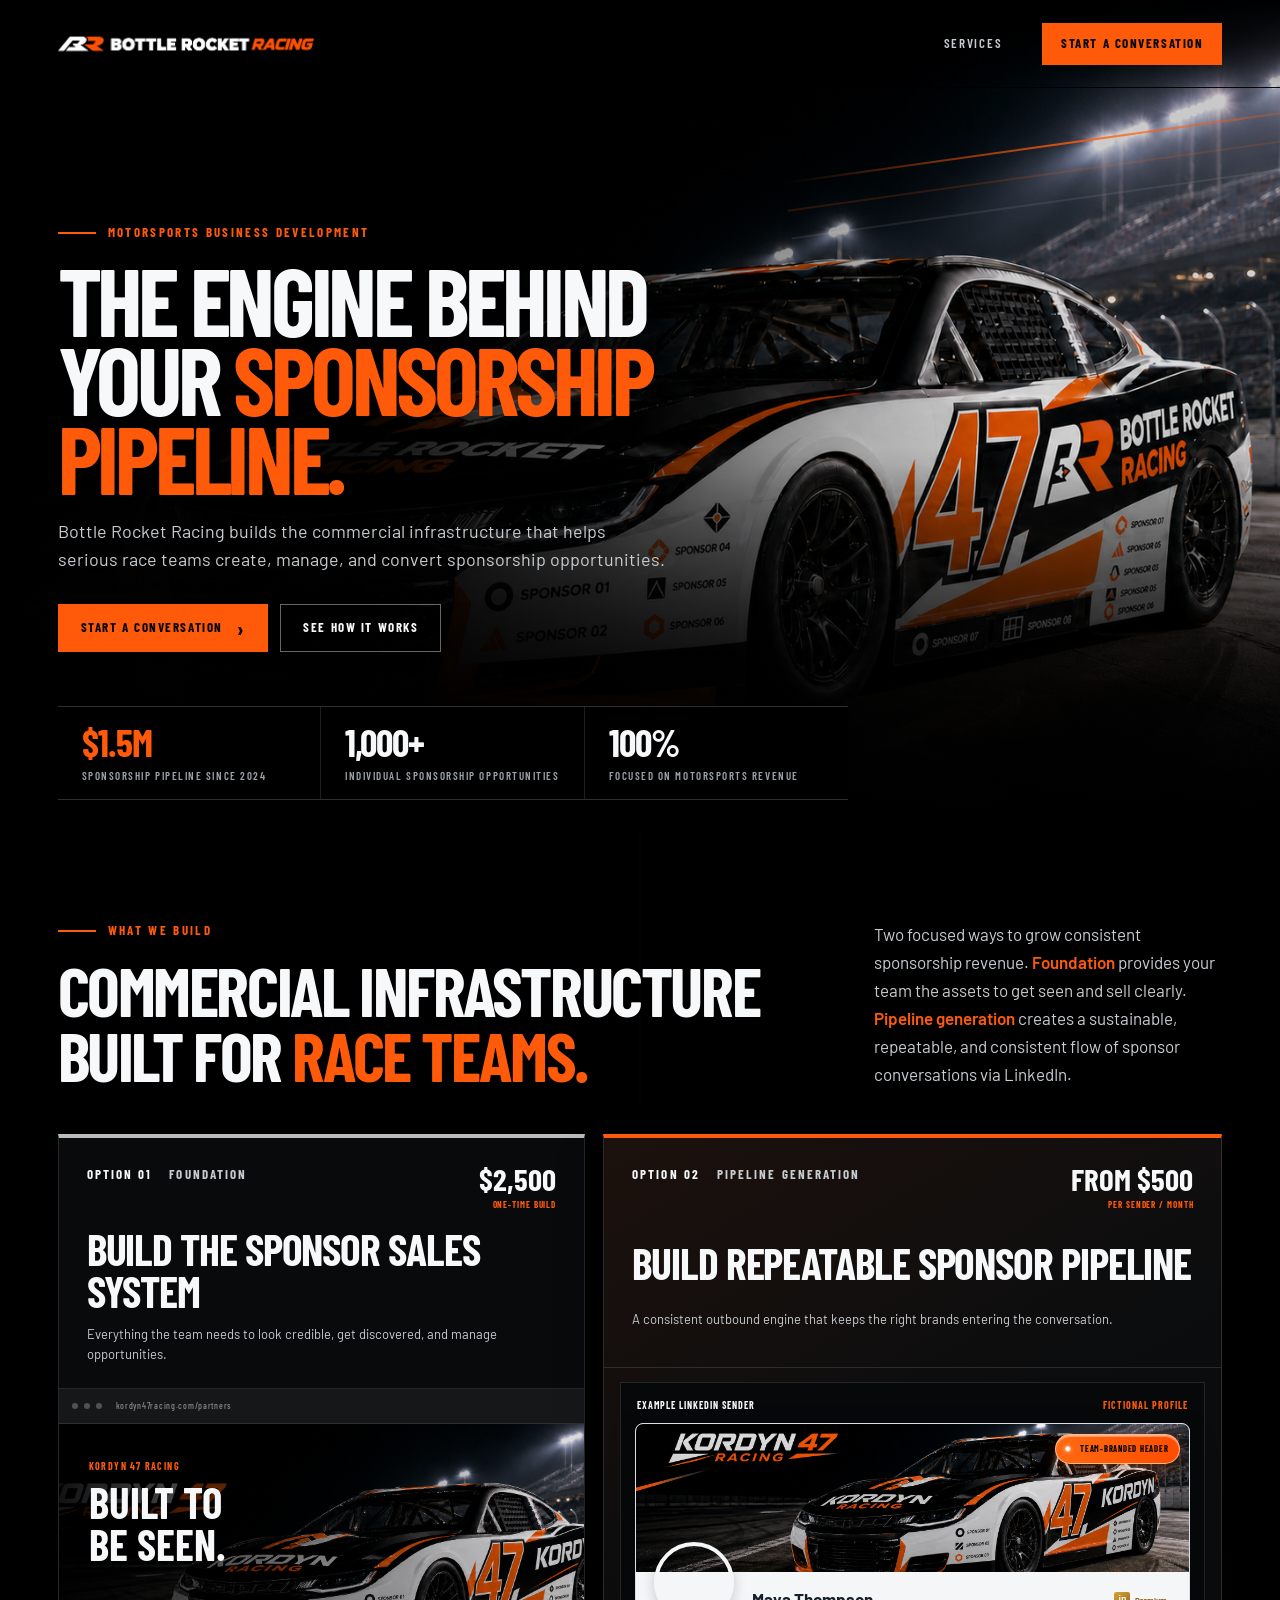
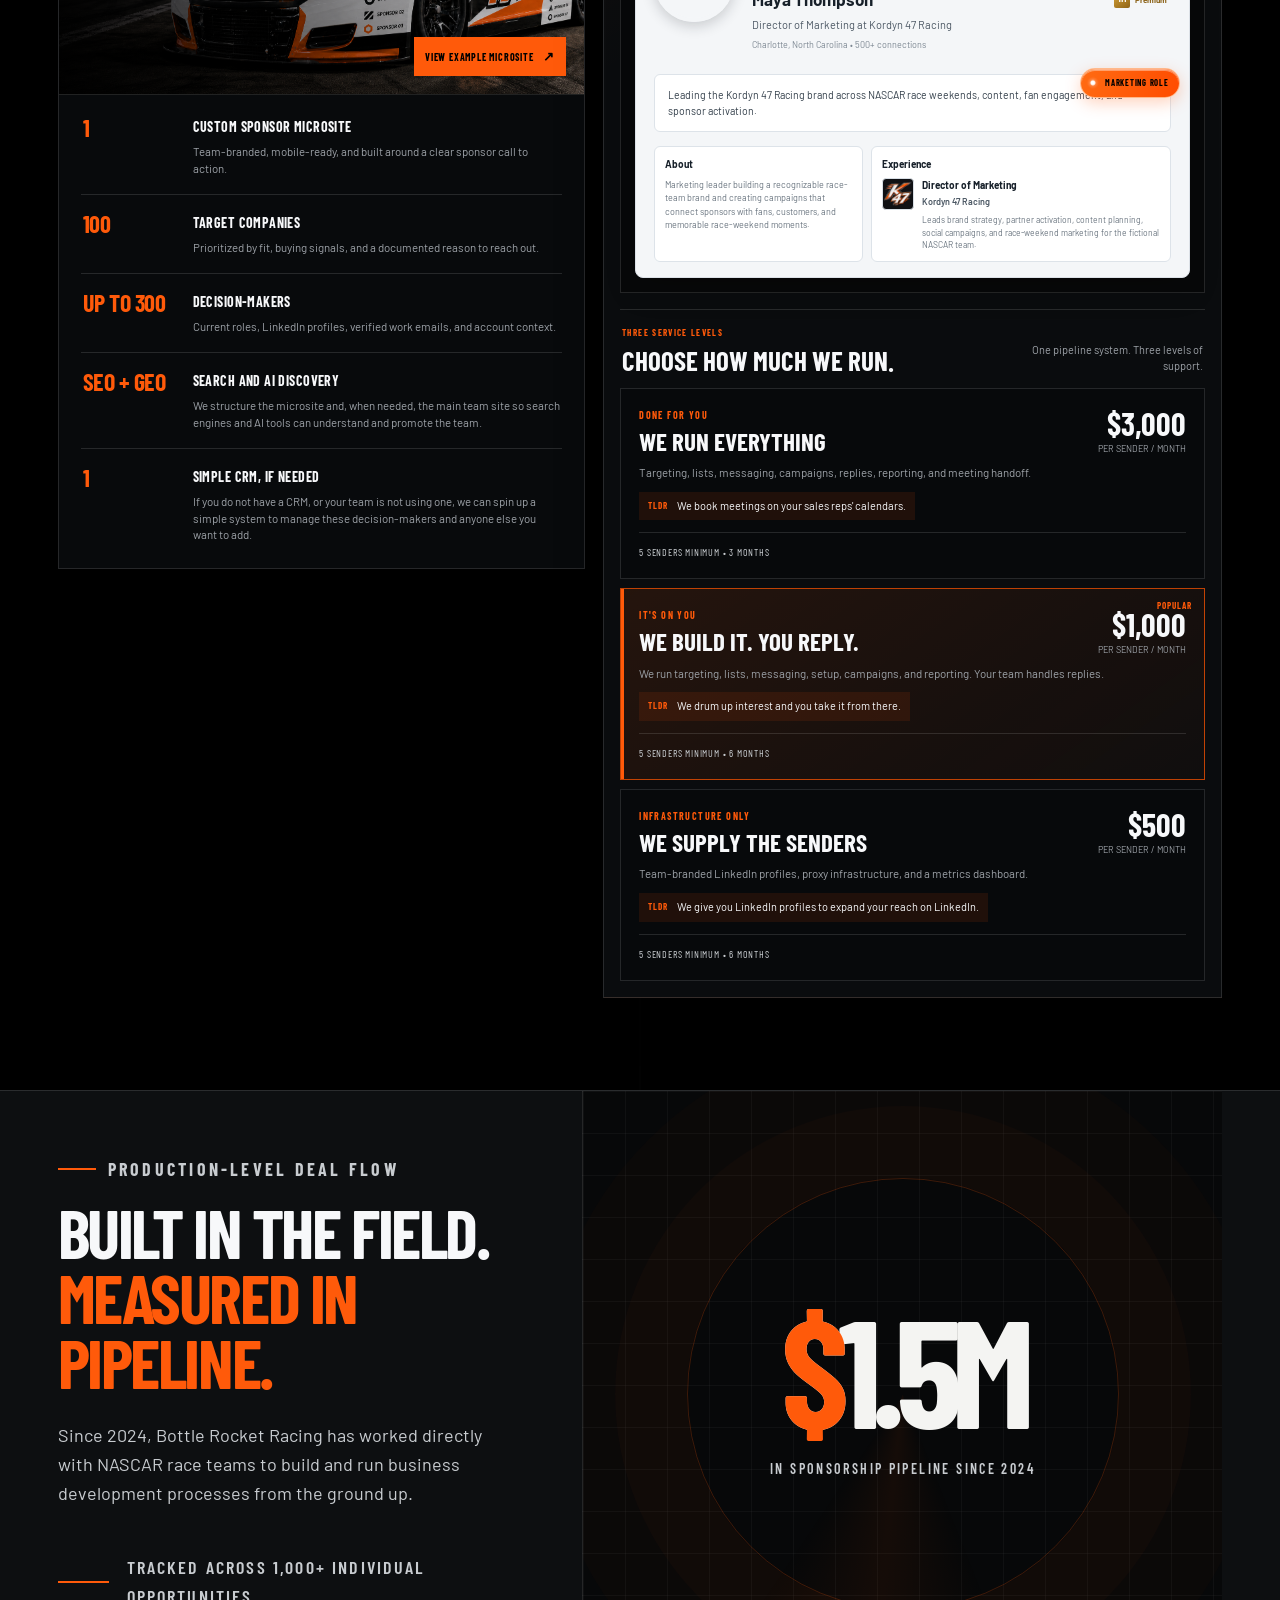
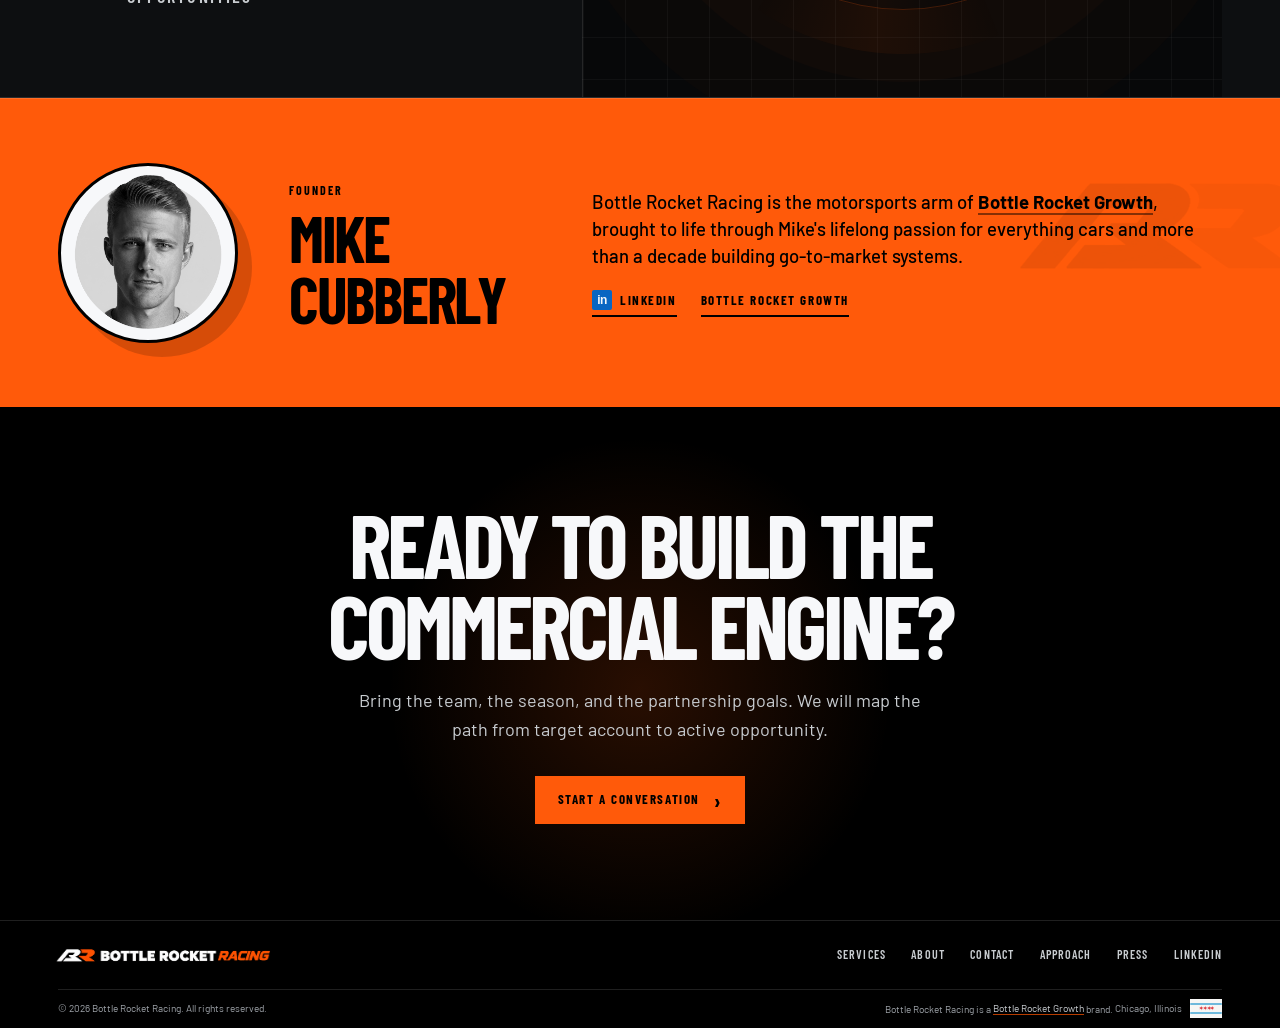
==== index.html @ 774e71e2 "Simplify primary header navigation" ====
<!doctype html>
<html lang="en">
<head>
  <meta charset="utf-8">
  <meta name="viewport" content="width=device-width, initial-scale=1">
  <title>Sponsorship Pipeline for Race Teams | Bottle Rocket Racing</title>
  <meta name="description" content="Bottle Rocket Racing builds sponsorship pipeline and commercial infrastructure for serious race teams, including NASCAR teams.">
  <meta name="theme-color" content="#000000">
  <meta name="robots" content="index,follow,max-image-preview:large">
  <link rel="canonical" href="https://bottlerocketracing.com/">
  <link rel="icon" href="/favicon.svg" type="image/svg+xml">
  <link rel="icon" href="/favicon.png" type="image/png">
  <link rel="apple-touch-icon" href="/favicon.png">
  <meta property="og:type" content="website">
  <meta property="og:url" content="https://bottlerocketracing.com/">
  <meta property="og:title" content="Bottle Rocket Racing | Revenue for Race Teams">
  <meta property="og:description" content="The commercial engine behind your sponsorship pipeline.">
  <meta property="og:image" content="https://bottlerocketracing.com/og-brr.png">
  <meta property="og:site_name" content="Bottle Rocket Racing">
  <meta name="twitter:card" content="summary_large_image">
  <meta name="twitter:title" content="Bottle Rocket Racing | Revenue for Race Teams">
  <meta name="twitter:description" content="The commercial engine behind your sponsorship pipeline.">
  <meta name="twitter:image" content="https://bottlerocketracing.com/og-brr.png">
  <link rel="preconnect" href="https://fonts.googleapis.com">
  <link rel="preconnect" href="https://fonts.gstatic.com" crossorigin>
  <link href="https://fonts.googleapis.com/css2?family=Barlow:ital,wght@0,400;0,500;0,600;1,400&amp;family=Barlow+Condensed:ital,wght@0,500;0,600;0,700;1,600&amp;display=swap" rel="stylesheet">
  <link rel="stylesheet" href="/styles.css?v=services-12">
  <script type="application/ld+json">
  {
    "@context": "https://schema.org",
    "@type": "ProfessionalService",
    "name": "Bottle Rocket Racing",
    "alternateName": "BRR",
    "url": "https://bottlerocketracing.com/",
    "logo": "https://bottlerocketracing.com/brr-wordmark.png",
    "image": "https://bottlerocketracing.com/race-car-47.png",
    "description": "Motorsports business development and sponsorship pipeline generation for race teams.",
    "founder": {
      "@type": "Person",
      "name": "Mike Cubberly",
      "url": "https://mikecubberly.com"
    },
    "address": {
      "@type": "PostalAddress",
      "addressLocality": "Chicago",
      "addressRegion": "IL",
      "addressCountry": "US"
    },
    "areaServed": "United States",
    "parentOrganization": {
      "@type": "Organization",
      "name": "Bottle Rocket Growth",
      "url": "https://bottlerocketgrowth.com"
    },
    "sameAs": [
      "https://www.linkedin.com/in/mikecubberly"
    ],
    "hasOfferCatalog": {
      "@type": "OfferCatalog",
      "name": "Motorsports Commercial Services",
      "itemListElement": [
        {
          "@type": "Offer",
          "price": "2500",
          "priceCurrency": "USD",
          "itemOffered": {
            "@type": "Service",
            "name": "Sponsorship Sales Foundation",
            "description": "Sponsor microsite, target-company and decision-maker research, search and AI discovery, and optional simple CRM setup."
          }
        },
        {
          "@type": "Offer",
          "itemOffered": {
            "@type": "Service",
            "name": "Sponsorship Pipeline Generation",
            "description": "Tiered LinkedIn sponsorship outreach infrastructure and execution, from sender profiles to fully managed campaigns and reply handling."
          }
        }
      ]
    }
  }
  </script>
</head>
<body>
  <a class="skip-link" href="#main">Skip to content</a>
  <header class="site-header">
    <div class="shell header-inner">
      <a class="brand-lockup" href="/" aria-label="Bottle Rocket Racing home">
        <img src="/brr-wordmark.png" alt="Bottle Rocket Racing" width="2172" height="724">
      </a>
      <button class="menu-toggle" type="button" aria-expanded="false" aria-controls="primary-navigation" aria-label="Open navigation"><span></span></button>
      <div class="nav-wrap" id="primary-navigation">
        <nav class="site-nav" aria-label="Primary navigation">
          <a href="#services">Services</a>
        </nav>
        <a class="header-cta" href="/contact.html">Start a conversation</a>
      </div>
    </div>
  </header>

  <main id="main">
    <section class="hero">
      <div class="hero-media" aria-hidden="true"></div>
      <div class="hero-speedline" aria-hidden="true"></div>
      <div class="shell hero-inner">
        <div class="hero-copy">
          <p class="eyebrow">Motorsports business development</p>
          <h1>The engine behind your <span>sponsorship pipeline.</span></h1>
          <p class="hero-lede">Bottle Rocket Racing builds the commercial infrastructure that helps serious race teams create, manage, and convert sponsorship opportunities.</p>
          <div class="hero-actions">
            <a class="button button-arrow" href="/contact.html">Start a conversation</a>
            <a class="button button-secondary" href="#services">See how it works</a>
          </div>
        </div>
        <div class="proof-strip" aria-label="Bottle Rocket Racing results">
          <div class="proof-item">
            <span class="proof-value"><em>$1.5M</em></span>
            <span class="proof-label">Sponsorship pipeline since 2024</span>
          </div>
          <div class="proof-item">
            <span class="proof-value">1,000+</span>
            <span class="proof-label">Individual sponsorship opportunities</span>
          </div>
          <div class="proof-item">
            <span class="proof-value">100%</span>
            <span class="proof-label">Focused on motorsports revenue</span>
          </div>
        </div>
      </div>
    </section>

    <section class="section section-lined" id="services">
      <div class="shell">
        <div class="section-head reveal">
          <div>
            <p class="eyebrow">What we build</p>
            <h2 class="section-title">Commercial infrastructure built for <span>race teams.</span></h2>
          </div>
          <p class="section-intro">Two focused ways to grow consistent sponsorship revenue. <span class="accent-text">Foundation</span> provides your team the assets to get seen and sell clearly. <span class="accent-text">Pipeline generation</span> creates a sustainable, repeatable, and consistent flow of sponsor conversations via LinkedIn.</p>
        </div>
        <div class="offer-split">
          <article class="offer-panel foundation-panel reveal">
            <header class="offer-panel-head">
              <p class="card-kicker"><span>Option 01</span> Foundation</p>
              <h3>Build the sponsor sales system</h3>
              <p>Everything the team needs to look credible, get discovered, and manage opportunities.</p>
              <div class="option-price"><strong>$2,500</strong><span>One-time build</span></div>
            </header>
            <div class="foundation-content">
              <a class="microsite-preview" href="/kordyn-47.html" target="_blank" rel="noopener" aria-label="Open the complete Kordyn 47 Racing example microsite in a new tab">
                <span class="preview-browser-bar"><i></i><i></i><i></i><b>kordyn47racing.com/partners</b></span>
                <span class="preview-car-wrap">
                  <img src="/kordyn-47-linkedin-banner.png" alt="Example Kordyn 47 Racing NASCAR team sponsor microsite featuring the fictional number 47 car">
                  <span class="preview-car-copy"><small>KORDYN 47 RACING</small><strong>Built to<br>be seen.</strong></span>
                  <span class="preview-link-label">View example microsite <b>&#8599;</b></span>
                </span>
              </a>
              <div class="foundation-list" aria-label="Sponsorship sales foundation deliverables">
                <div class="foundation-row">
                  <strong>1</strong>
                  <p><b>Custom sponsor microsite</b><span>Team-branded, mobile-ready, and built around a clear sponsor call to action.</span></p>
                </div>
                <div class="foundation-row">
                  <strong>100</strong>
                  <p><b>Target companies</b><span>Prioritized by fit, buying signals, and a documented reason to reach out.</span></p>
                </div>
                <div class="foundation-row">
                  <strong>Up to 300</strong>
                  <p><b>Decision-makers</b><span>Current roles, LinkedIn profiles, verified work emails, and account context.</span></p>
                </div>
                <div class="foundation-row">
                  <strong>SEO + GEO</strong>
                  <p><b>Search and AI discovery</b><span>We structure the microsite and, when needed, the main team site so search engines and AI tools can understand and promote the team.</span></p>
                </div>
                <div class="foundation-row">
                  <strong>1</strong>
                  <p><b>Simple CRM, if needed</b><span>If you do not have a CRM, or your team is not using one, we can spin up a simple system to manage these decision-makers and anyone else you want to add.</span></p>
                </div>
              </div>
            </div>
          </article>

          <article class="offer-panel pipeline-panel reveal">
            <header class="offer-panel-head">
              <p class="card-kicker"><span>Option 02</span> Pipeline generation</p>
              <h3>Build repeatable sponsor pipeline</h3>
              <p>A consistent outbound engine that keeps the right brands entering the conversation.</p>
              <div class="option-price"><strong>From $500</strong><span>Per sender / month</span></div>
            </header>
            <div class="pipeline-overview">
              <div class="sender-profile-preview" role="group" tabindex="0" aria-label="Animated example of a fictional LinkedIn sender profile">
                <div class="sender-preview-bar"><span>Example LinkedIn sender</span><small>Fictional profile</small></div>
                <div class="sender-profile-card">
                  <div class="sender-profile-banner" role="img" aria-label="Fictional Kordyn 47 Racing NASCAR team banner featuring the number 47 car and fictional sponsor logos"><i class="profile-callout callout-brand">Team-branded header</i></div>
                  <div class="sender-profile-body">
                    <div class="sender-avatar" role="img" aria-label="Fictional portrait of Maya Thompson"></div>
                    <div class="sender-identity">
                      <div class="sender-name-line"><strong>Maya Thompson</strong><span class="linkedin-premium-badge" aria-label="LinkedIn Premium member"><i>in</i> Premium</span></div>
                      <span>Director of Marketing at Kordyn 47 Racing</span>
                      <small>Charlotte, North Carolina &bull; 500+ connections</small>
                    </div>
                    <i class="profile-callout callout-role">Marketing role</i>
                    <div class="sender-headline">Leading the Kordyn 47 Racing brand across NASCAR race weekends, content, fan engagement, and sponsor activation.</div>
                    <div class="sender-profile-bottom">
                      <span><b>About</b> Marketing leader building a recognizable race-team brand and creating campaigns that connect sponsors with fans, customers, and memorable race-weekend moments.</span>
                      <div class="sender-experience">
                        <b>Experience</b>
                        <div class="sender-experience-entry">
                          <span class="sender-company-logo"><img src="/kordyn-47-logo.png" alt="Kordyn 47 Racing logo" width="28" height="28"></span>
                          <div class="sender-experience-copy"><strong>Director of Marketing</strong><em>Kordyn 47 Racing</em><small>Leads brand strategy, partner activation, content planning, social campaigns, and race-weekend marketing for the fictional NASCAR team.</small></div>
                        </div>
                      </div>
                    </div>
                  </div>
                </div>
              </div>
            </div>
            <div class="tier-section-head">
              <div>
                <span>Three service levels</span>
                <h4 id="pipeline-levels-title">Choose how much we run.</h4>
              </div>
              <p>One pipeline system. Three levels of support.</p>
            </div>
            <div class="tier-list" aria-labelledby="pipeline-levels-title">
              <section class="tier-row">
                <div class="tier-name"><span>Done For You</span><h4>We run everything</h4></div>
                <p class="tier-price"><strong>$3,000</strong><span>per sender / month</span></p>
                <p class="tier-summary">Targeting, lists, messaging, campaigns, replies, reporting, and meeting handoff.</p>
                <p class="tier-tldr"><b>TLDR</b><span>We book meetings on your sales reps' calendars.</span></p>
                <p class="tier-terms">5 senders minimum &bull; 3 months</p>
              </section>
              <section class="tier-row tier-row-featured">
                <span class="tier-badge">Popular</span>
                <div class="tier-name"><span>It's On You</span><h4>We build it. You reply.</h4></div>
                <p class="tier-price"><strong>$1,000</strong><span>per sender / month</span></p>
                <p class="tier-summary">We run targeting, lists, messaging, setup, campaigns, and reporting. Your team handles replies.</p>
                <p class="tier-tldr"><b>TLDR</b><span>We drum up interest and you take it from there.</span></p>
                <p class="tier-terms">5 senders minimum &bull; 6 months</p>
              </section>
              <section class="tier-row">
                <div class="tier-name"><span>Infrastructure Only</span><h4>We supply the senders</h4></div>
                <p class="tier-price"><strong>$500</strong><span>per sender / month</span></p>
                <p class="tier-summary">Team-branded LinkedIn profiles, proxy infrastructure, and a metrics dashboard.</p>
                <p class="tier-tldr"><b>TLDR</b><span>We give you LinkedIn profiles to expand your reach on LinkedIn.</span></p>
                <p class="tier-terms">5 senders minimum &bull; 6 months</p>
              </section>
            </div>
          </article>
        </div>
      </div>
    </section>

    <section class="pipeline-section" aria-labelledby="pipeline-title">
      <div class="shell pipeline-grid">
        <div class="pipeline-copy reveal">
          <p class="eyebrow">Production-level deal flow</p>
          <h2 class="section-title" id="pipeline-title">Built in the field. <span>Measured in pipeline.</span></h2>
          <p>Since 2024, Bottle Rocket Racing has worked directly with NASCAR race teams to build and run business development processes from the ground up.</p>
          <p class="fact-row">Tracked across 1,000+ individual opportunities</p>
        </div>
        <div class="pipeline-visual reveal" role="img" tabindex="0" aria-label="$1.5 million in sponsorship pipeline since 2024">
          <div class="metric-lockup">
            <span class="metric-big"><span>$</span>1.5M</span>
            <span class="metric-caption">In sponsorship pipeline since 2024</span>
          </div>
        </div>
      </div>
    </section>

    <section class="founder-band" aria-labelledby="founder-title">
      <span class="founder-watermark" aria-hidden="true"></span>
      <div class="shell founder-grid">
        <div class="founder-portrait-frame">
          <img class="founder-portrait" src="/mike-cubberly.png" alt="Mike Cubberly" width="1254" height="1254">
        </div>
        <div class="founder-identity">
          <span class="founder-label">Founder</span>
          <h2 class="founder-name" id="founder-title">Mike Cubberly</h2>
        </div>
        <div class="founder-details">
          <p class="founder-copy">Bottle Rocket Racing is the motorsports arm of <a class="founder-inline-link" href="https://bottlerocketgrowth.com?utm_source=bottlerocketracing.com&amp;utm_medium=referral&amp;utm_campaign=founder_section&amp;utm_content=bottle_rocket_growth" target="_blank" rel="noopener">Bottle Rocket Growth</a>, brought to life through Mike's lifelong passion for everything cars and more than a decade building go-to-market systems.</p>
          <div class="founder-actions">
            <a class="founder-social" href="https://www.linkedin.com/in/mikecubberly?utm_source=bottlerocketracing.com&amp;utm_medium=referral&amp;utm_campaign=founder_section&amp;utm_content=linkedin_profile" target="_blank" rel="me noopener"><span class="founder-linkedin-icon" aria-hidden="true">in</span><span>LinkedIn</span></a>
            <a class="founder-link" href="https://bottlerocketgrowth.com?utm_source=bottlerocketracing.com&amp;utm_medium=referral&amp;utm_campaign=founder_section&amp;utm_content=bottle_rocket_growth" target="_blank" rel="noopener">Bottle Rocket Growth</a>
          </div>
        </div>
      </div>
    </section>

    <section class="cta-section">
      <div class="shell reveal">
        <h2>Ready to build the commercial engine?</h2>
        <p>Bring the team, the season, and the partnership goals. We will map the path from target account to active opportunity.</p>
        <a class="button button-arrow" href="/contact.html">Start a conversation</a>
      </div>
    </section>
  </main>

  <footer class="site-footer">
    <div class="shell">
      <div class="footer-top">
        <a class="footer-logo" href="/" aria-label="Bottle Rocket Racing home">
          <img src="/brr-wordmark.png" alt="Bottle Rocket Racing" width="2172" height="724">
        </a>
        <nav class="footer-links" aria-label="Footer navigation">
          <a href="/#services">Services</a>
          <a href="/about.html">About</a>
          <a href="/contact.html">Contact</a>
          <a href="/about.html#approach">Approach</a>
          <a href="/press.html">Press</a>
          <a href="https://www.linkedin.com/in/mikecubberly" rel="me noopener" target="_blank">LinkedIn</a>
        </nav>
      </div>
      <div class="footer-bottom">
        <span>© 2026 Bottle Rocket Racing. All rights reserved.</span>
        <span>Bottle Rocket Racing is a <a href="https://bottlerocketgrowth.com?utm_source=bottlerocketracing.com&amp;utm_medium=referral&amp;utm_campaign=footer&amp;utm_content=bottle_rocket_growth" target="_blank" rel="noopener">Bottle Rocket Growth</a> brand. <span class="footer-location">Chicago, Illinois <span class="chicago-flag" role="img" aria-label="Flag of Chicago"><span aria-hidden="true">✶︎ ✶︎ ✶︎ ✶︎</span></span></span></span>
      </div>
    </div>
  </footer>
  <script src="/site.js?v=services-7" defer></script>
</body>
</html>
---- styles.css ----
:root {
  --black: #000000;
  --black-soft: #070809;
  --panel: #0d0f11;
  --panel-high: #14171a;
  --white: #f7f8fa;
  --muted: #9da2a8;
  --muted-bright: #c8ccd0;
  --orange: #ff5a0a;
  --orange-hot: #ff3d00;
  --line: rgba(255, 255, 255, 0.12);
  --line-hot: rgba(255, 90, 10, 0.42);
  --display: "Barlow Condensed", Arial, sans-serif;
  --body: "Barlow", Arial, sans-serif;
  --header-gutter: 4.5vw;
  --section-gutter: 4.5vw;
  --hero-gutter: 4.5vw;
}

* {
  box-sizing: border-box;
}

html {
  scroll-behavior: smooth;
  background: var(--black);
}

body {
  margin: 0;
  color: var(--white);
  background: var(--black);
  font-family: var(--body);
  font-size: 16px;
  line-height: 1.6;
  -webkit-font-smoothing: antialiased;
  overflow-x: hidden;
}

body.menu-open {
  overflow: hidden;
}

img {
  display: block;
  max-width: 100%;
}

a {
  color: inherit;
  text-decoration: none;
}

button,
a {
  -webkit-tap-highlight-color: transparent;
}

button,
input,
textarea,
select {
  font: inherit;
}

::selection {
  color: var(--black);
  background: var(--orange);
}

.skip-link {
  position: fixed;
  top: 12px;
  left: 12px;
  z-index: 1000;
  padding: 10px 14px;
  color: var(--black);
  background: var(--white);
  transform: translateY(-150%);
  transition: transform 160ms ease;
}

.skip-link:focus {
  transform: translateY(0);
}

.shell {
  width: auto;
  margin-right: var(--section-gutter);
  margin-left: var(--section-gutter);
}

.site-header {
  position: fixed;
  inset: 0 0 auto;
  z-index: 100;
  height: 88px;
  border-bottom: 1px solid transparent;
  background: linear-gradient(180deg, rgba(0, 0, 0, 0.94), rgba(0, 0, 0, 0.6), transparent);
  transition: height 180ms ease, background 180ms ease, border-color 180ms ease;
}

.site-header.is-scrolled {
  height: 72px;
  border-bottom-color: var(--line);
  background: rgba(0, 0, 0, 0.94);
  backdrop-filter: blur(14px);
}

.header-inner {
  display: flex;
  align-items: center;
  justify-content: space-between;
  width: 100%;
  height: 100%;
  margin: 0;
  padding: 0 var(--header-gutter);
  gap: 36px;
}

.brand-lockup {
  display: block;
  width: min(270px, 30vw);
  height: 48px;
  margin-left: -8px;
  min-width: 0;
  overflow: hidden;
}

.brand-lockup img {
  width: 100%;
  height: auto;
  transform: translateY(-21px);
}

.nav-wrap {
  display: flex;
  align-items: center;
  gap: 40px;
}

.site-nav {
  display: flex;
  align-items: center;
  gap: 30px;
}

.site-nav a {
  position: relative;
  padding: 8px 0;
  color: var(--muted-bright);
  font-family: var(--display);
  font-size: 13px;
  font-weight: 600;
  letter-spacing: 0.13em;
  text-transform: uppercase;
  transition: color 160ms ease;
}

.site-nav a::after {
  content: "";
  position: absolute;
  left: 0;
  bottom: 2px;
  width: 100%;
  height: 2px;
  background: var(--orange);
  transform: scaleX(0);
  transform-origin: right;
  transition: transform 160ms ease;
}

.site-nav a:hover,
.site-nav a[aria-current="page"] {
  color: var(--white);
}

.site-nav a:hover::after,
.site-nav a[aria-current="page"]::after {
  transform: scaleX(1);
  transform-origin: left;
}

.header-cta,
.button {
  display: inline-flex;
  align-items: center;
  justify-content: center;
  min-height: 48px;
  padding: 0 22px;
  border: 1px solid var(--orange);
  color: var(--black);
  background: var(--orange);
  font-family: var(--display);
  font-size: 13px;
  font-weight: 700;
  letter-spacing: 0.12em;
  line-height: 1;
  text-transform: uppercase;
  transition: color 160ms ease, background 160ms ease, border-color 160ms ease, transform 160ms ease;
}

.header-cta {
  min-height: 42px;
  padding: 0 18px;
}

.header-cta:hover,
.button:hover {
  color: var(--white);
  background: var(--orange-hot);
  border-color: var(--orange-hot);
  transform: translateY(-2px);
}

.button-secondary {
  color: var(--white);
  background: transparent;
  border-color: rgba(255, 255, 255, 0.4);
}

.button-secondary:hover {
  border-color: var(--white);
  background: rgba(255, 255, 255, 0.08);
}

.button-arrow::after {
  content: "›";
  margin-left: 14px;
  font-size: 22px;
  line-height: 0;
}

.menu-toggle {
  display: none;
  width: 48px;
  height: 48px;
  padding: 0;
  border: 1px solid var(--line);
  background: var(--black);
  color: var(--white);
  cursor: pointer;
}

.menu-toggle span,
.menu-toggle::before,
.menu-toggle::after {
  content: "";
  display: block;
  width: 20px;
  height: 2px;
  margin: 5px auto;
  background: currentColor;
  transition: transform 160ms ease, opacity 160ms ease;
}

.menu-toggle[aria-expanded="true"] span {
  opacity: 0;
}

.menu-toggle[aria-expanded="true"]::before {
  transform: translateY(7px) rotate(45deg);
}

.menu-toggle[aria-expanded="true"]::after {
  transform: translateY(-7px) rotate(-45deg);
}

.hero {
  position: relative;
  display: flex;
  min-height: min(840px, 92svh);
  padding: 132px 0 28px;
  overflow: hidden;
  background: var(--black);
}

.hero-media {
  position: absolute;
  inset: 0;
  background-image: url("/race-car-47.png");
  background-repeat: no-repeat;
  background-position: 68% center;
  background-size: cover;
}

.hero-media::before {
  content: "";
  position: absolute;
  inset: 0;
  background:
    linear-gradient(90deg, #000 0%, rgba(0, 0, 0, 0.94) 28%, rgba(0, 0, 0, 0.4) 58%, rgba(0, 0, 0, 0.06) 78%),
    linear-gradient(180deg, rgba(0, 0, 0, 0.18), rgba(0, 0, 0, 0.05) 56%, #000 100%);
}

.hero-media::after {
  content: "";
  position: absolute;
  inset: auto 0 0;
  height: 46%;
  background: linear-gradient(0deg, #000 0%, rgba(0, 0, 0, 0.8) 32%, transparent 100%);
}

.hero-speedline {
  position: absolute;
  right: -90px;
  top: 17%;
  width: 46vw;
  height: 2px;
  background: linear-gradient(90deg, transparent, rgba(255, 90, 10, 0.85), transparent);
  transform: rotate(-8deg);
  box-shadow: 0 28px 0 rgba(255, 90, 10, 0.16), 0 56px 0 rgba(255, 255, 255, 0.08);
}

.hero-inner {
  position: relative;
  z-index: 2;
  display: flex;
  flex-direction: column;
  justify-content: flex-end;
  width: auto;
  margin-right: var(--hero-gutter);
  margin-left: var(--hero-gutter);
}

.hero-copy {
  max-width: 670px;
  padding-bottom: clamp(42px, 6vh, 72px);
}

.eyebrow {
  display: flex;
  align-items: center;
  gap: 12px;
  margin: 0 0 20px;
  color: var(--orange);
  font-family: var(--display);
  font-size: 13px;
  font-weight: 700;
  letter-spacing: 0.18em;
  line-height: 1.2;
  text-transform: uppercase;
}

.eyebrow::before {
  content: "";
  width: 38px;
  height: 2px;
  background: var(--orange);
}

h1,
h2,
h3,
p {
  margin-top: 0;
}

.hero h1,
.page-hero h1 {
  max-width: 870px;
  margin-bottom: 22px;
  font-family: var(--display);
  font-size: clamp(64px, 7.4vw, 112px);
  font-weight: 700;
  letter-spacing: -0.045em;
  line-height: 0.83;
  text-transform: uppercase;
}

.hero h1 span,
.page-hero h1 span {
  color: var(--orange);
}

.hero-lede {
  max-width: 610px;
  margin-bottom: 30px;
  color: var(--muted-bright);
  font-size: clamp(17px, 1.4vw, 20px);
  line-height: 1.55;
}

.hero-actions {
  display: flex;
  flex-wrap: wrap;
  gap: 12px;
}

.proof-strip {
  display: grid;
  grid-template-columns: repeat(3, 1fr);
  border-top: 1px solid rgba(255, 255, 255, 0.18);
  border-bottom: 1px solid rgba(255, 255, 255, 0.18);
  background: rgba(0, 0, 0, 0.68);
  backdrop-filter: blur(10px);
}

.proof-item {
  position: relative;
  min-height: 88px;
  padding: 16px 24px;
  border-right: 1px solid var(--line);
}

.proof-item:last-child {
  border-right: 0;
}

.proof-value {
  display: block;
  color: var(--white);
  font-family: var(--display);
  font-size: clamp(30px, 3vw, 46px);
  font-weight: 700;
  letter-spacing: -0.025em;
  line-height: 1;
  text-transform: uppercase;
}

.proof-value em {
  color: var(--orange);
  font-style: normal;
}

.proof-label {
  display: block;
  margin-top: 8px;
  color: var(--muted);
  font-family: var(--display);
  font-size: 11px;
  font-weight: 600;
  letter-spacing: 0.14em;
  line-height: 1.25;
  text-transform: uppercase;
}

.section {
  position: relative;
  padding: 92px 0;
  overflow: hidden;
}

.section-dark {
  background: var(--black-soft);
}

.section-lined {
  background:
    linear-gradient(90deg, transparent 49.95%, rgba(255, 255, 255, 0.045) 50%, transparent 50.05%),
    var(--black);
}

.section-head {
  display: grid;
  grid-template-columns: minmax(0, 1.2fr) minmax(280px, 0.55fr);
  align-items: end;
  gap: 56px;
  margin-bottom: 46px;
}

.section-title {
  max-width: 850px;
  margin: 0;
  font-family: var(--display);
  font-size: clamp(48px, 5.4vw, 82px);
  font-weight: 700;
  letter-spacing: -0.035em;
  line-height: 0.94;
  text-transform: uppercase;
}

.section-title span {
  color: var(--orange);
}

.section-intro {
  margin: 0;
  color: var(--muted-bright);
  font-size: 17px;
  line-height: 1.65;
}

.section-intro .accent-text {
  color: var(--orange);
  font-weight: 600;
}

.offer-split {
  display: grid;
  grid-template-columns: minmax(0, 0.88fr) minmax(0, 1.12fr);
  gap: 28px;
  align-items: start;
}

.offer-panel {
  border: 1px solid var(--line);
  overflow: hidden;
}

.foundation-panel {
  border-top: 4px solid rgba(255, 255, 255, 0.55);
  background: #08090a;
}

.pipeline-panel {
  border-top: 4px solid var(--orange);
  background:
    linear-gradient(145deg, rgba(255, 85, 0, 0.08), transparent 32%),
    #0d0f11;
}

.offer-panel-head {
  min-height: 0;
  padding: 26px 30px 24px;
  border-bottom: 1px solid var(--line);
}

.card-kicker {
  margin: 0 0 22px;
  color: var(--orange);
  font-family: var(--display);
  font-size: 12px;
  font-weight: 700;
  letter-spacing: 0.16em;
  text-transform: uppercase;
}

.card-kicker span {
  display: inline-block;
  margin-right: 12px;
  color: var(--white);
}

.offer-panel-head h3 {
  max-width: 560px;
  margin: 0;
  font-family: var(--display);
  font-size: clamp(34px, 3.15vw, 48px);
  font-weight: 650;
  letter-spacing: -0.025em;
  line-height: 0.95;
  text-transform: uppercase;
}

.offer-panel-head > p {
  max-width: 500px;
  margin: 12px 0 0;
  color: var(--muted-bright);
  font-size: 15px;
  line-height: 1.55;
}

.option-price {
  display: flex;
  align-items: flex-end;
  gap: 12px;
  margin-top: 18px;
}

.option-price strong {
  color: var(--white);
  font-family: var(--display);
  font-size: 32px;
  font-weight: 700;
  line-height: 0.9;
  text-transform: uppercase;
}

.option-price span {
  color: var(--orange);
  font-family: var(--display);
  font-size: 10px;
  font-weight: 700;
  letter-spacing: 0.1em;
  text-transform: uppercase;
}

.microsite-preview {
  display: block;
  width: 100%;
  padding: 0;
  border: 0;
  border-bottom: 1px solid var(--line);
  background: #020303;
  color: inherit;
  text-align: left;
  text-decoration: none;
  cursor: pointer;
}

.preview-browser-bar {
  display: flex;
  gap: 6px;
  align-items: center;
  height: 35px;
  padding: 0 13px;
  border-bottom: 1px solid rgba(255, 255, 255, 0.1);
  background: #151719;
}

.preview-browser-bar i {
  width: 6px;
  height: 6px;
  border-radius: 50%;
  background: rgba(255, 255, 255, 0.25);
}

.preview-browser-bar b {
  margin-left: 8px;
  color: rgba(255, 255, 255, 0.48);
  font-family: var(--display);
  font-size: 9px;
  font-weight: 500;
  letter-spacing: 0.08em;
}

.preview-car-wrap {
  position: relative;
  display: block;
  height: 220px;
  overflow: hidden;
}

.preview-car-wrap::after {
  content: "";
  position: absolute;
  inset: 0;
  background: linear-gradient(90deg, rgba(0, 0, 0, 0.92) 0%, rgba(0, 0, 0, 0.38) 56%, rgba(0, 0, 0, 0.1) 100%);
}

.preview-car-wrap img {
  position: absolute;
  inset: 0;
  width: 100%;
  height: 100%;
  object-fit: cover;
  object-position: 56% center;
  transition: transform 400ms ease;
}

.microsite-preview:hover .preview-car-wrap img,
.microsite-preview:focus-visible .preview-car-wrap img {
  transform: scale(1.035);
}

.preview-car-copy {
  position: absolute;
  z-index: 2;
  top: 34px;
  left: 30px;
}

.preview-car-copy small {
  display: block;
  margin-bottom: 10px;
  color: var(--orange);
  font-family: var(--display);
  font-size: 10px;
  font-weight: 700;
  letter-spacing: 0.14em;
}

.preview-car-copy strong {
  color: var(--white);
  font-family: var(--display);
  font-size: 43px;
  line-height: 0.84;
  text-transform: uppercase;
}

.preview-link-label {
  position: absolute;
  z-index: 2;
  right: 18px;
  bottom: 18px;
  padding: 9px 11px;
  background: var(--orange);
  color: var(--black);
  font-family: var(--display);
  font-size: 10px;
  font-weight: 700;
  letter-spacing: 0.08em;
  text-transform: uppercase;
}

.preview-link-label b {
  margin-left: 7px;
  font-size: 13px;
}

.sender-profile-preview {
  padding: 14px;
  border-bottom: 1px solid var(--line);
  background: #080a0d;
}

.sender-preview-bar {
  display: flex;
  justify-content: space-between;
  gap: 12px;
  padding: 0 2px 10px;
  color: var(--white);
  font-family: var(--display);
  font-size: 10px;
  font-weight: 700;
  letter-spacing: 0.1em;
  text-transform: uppercase;
}

.sender-preview-bar small {
  color: var(--orange);
  font: inherit;
}

.sender-profile-card {
  overflow: hidden;
  border: 1px solid #dce1e7;
  border-radius: 8px;
  background: #f4f6f8;
  color: #17202a;
  box-shadow: 0 12px 30px rgba(0, 0, 0, 0.18);
  transition: transform 280ms ease, box-shadow 280ms ease;
}

.sender-profile-preview:hover .sender-profile-card,
.sender-profile-preview:focus-visible .sender-profile-card {
  transform: translateY(-3px);
  box-shadow: 0 18px 40px rgba(0, 0, 0, 0.28), 0 0 24px rgba(255, 85, 0, 0.1);
}

.sender-profile-preview:focus-visible {
  outline: 1px solid rgba(255, 112, 32, 0.9);
  outline-offset: 3px;
}

.sender-profile-banner {
  position: relative;
  height: 148px;
  overflow: hidden;
  background-image:
    linear-gradient(180deg, rgba(0, 0, 0, 0.04), rgba(0, 0, 0, 0.2)),
    url("/kordyn-47-linkedin-banner.png");
  background-position: center center;
  background-repeat: no-repeat;
  background-size: cover;
}

.sender-profile-body {
  position: relative;
  display: grid;
  grid-template-columns: 84px minmax(0, 1fr);
  gap: 14px;
  padding: 0 18px 15px;
}

.sender-avatar {
  width: 80px;
  height: 80px;
  margin-top: -30px;
  border: 4px solid #f4f6f8;
  border-radius: 50%;
  background-image: url("https://bottlerocketgrowth.com/assets/fictional-sender-headshots.jpg");
  background-position: 0 50%;
  background-repeat: no-repeat;
  background-size: 300% 100%;
  box-shadow: 0 4px 14px rgba(23, 32, 42, 0.2);
}

.sender-identity {
  padding-top: 14px;
}

.sender-identity strong,
.sender-identity span,
.sender-identity small {
  display: block;
}

.sender-identity strong {
  font-size: 17px;
}

.sender-identity span {
  margin-top: 3px;
  color: #4d5965;
  font-size: 11px;
}

.sender-identity small {
  margin-top: 4px;
  color: #7c8792;
  font-size: 9px;
}

.sender-name-line {
  display: flex;
  justify-content: space-between;
  gap: 12px;
  align-items: center;
  padding-right: 4px;
}

.linkedin-premium-badge {
  display: inline-flex !important;
  gap: 5px;
  align-items: center;
  flex: none;
  margin: 0 !important;
  color: #8a6116 !important;
  font-size: 8px !important;
  font-weight: 700;
  line-height: 1;
}

.linkedin-premium-badge i {
  display: grid;
  place-items: center;
  width: 16px;
  height: 16px;
  border-radius: 2px;
  background: linear-gradient(145deg, #d7a43a, #8f6315);
  color: #fff;
  font-family: Arial, sans-serif;
  font-size: 9px;
  font-style: normal;
  font-weight: 700;
}

.sender-headline {
  grid-column: 1 / -1;
  margin-top: 8px;
  padding: 12px 13px;
  border: 1px solid #dde3e9;
  border-radius: 6px;
  background: #fff;
  color: #35414c;
  font-size: 10.5px;
  line-height: 1.5;
}

.sender-profile-bottom {
  grid-column: 1 / -1;
  display: grid;
  grid-template-columns: 0.82fr 1.18fr;
  gap: 8px;
}

.sender-profile-bottom > span,
.sender-experience {
  min-height: 88px;
  padding: 10px;
  border: 1px solid #dde3e9;
  border-radius: 6px;
  background: #fff;
  color: #69747f;
  font-size: 9px;
  line-height: 1.5;
}

.sender-profile-bottom b {
  display: block;
  margin-bottom: 6px;
  color: #17202a;
  font-size: 10px;
}

.sender-experience strong,
.sender-experience em,
.sender-experience small {
  display: block;
}

.sender-experience-entry {
  display: grid;
  grid-template-columns: 32px minmax(0, 1fr);
  gap: 8px;
  align-items: start;
}

.sender-company-logo {
  display: grid;
  place-items: center;
  width: 32px;
  height: 32px;
  overflow: hidden;
  border: 1px solid #d9dfe5;
  border-radius: 4px;
  background: #101114;
}

.sender-company-logo > img {
  display: block;
  width: 28px !important;
  min-width: 28px;
  max-width: 28px !important;
  height: 28px !important;
  min-height: 28px;
  max-height: 28px;
  padding: 0;
  border: 0;
  background: transparent;
  object-fit: contain;
}

.sender-experience-copy {
  min-width: 0;
}

.sender-experience strong {
  color: #17202a;
  font-size: 10px;
}

.sender-experience em {
  margin-top: 2px;
  color: #4d5965;
  font-size: 9px;
  font-style: normal;
  font-weight: 600;
}

.sender-experience small {
  margin-top: 6px;
  color: #69747f;
  font-size: 8.5px;
  line-height: 1.45;
}

.profile-callout {
  position: absolute;
  z-index: 3;
  overflow: hidden;
  padding: 7px 10px 7px 24px;
  border: 1px solid rgba(255, 197, 157, 0.88);
  border-radius: 999px;
  background:
    radial-gradient(circle at 12px 50%, #fff 0 2px, rgba(255, 255, 255, 0.18) 3px, transparent 6px),
    linear-gradient(105deg, #ff4c00 0%, #ff7a21 34%, #ffd0ad 48%, #ff6a12 61%, #ff4c00 100%);
  background-position: center, 100% 50%;
  background-size: auto, 260% 100%;
  color: var(--black);
  font-family: var(--display);
  font-size: 8.5px;
  font-style: normal;
  font-weight: 700;
  letter-spacing: 0.09em;
  text-transform: uppercase;
  box-shadow: 0 5px 16px rgba(255, 85, 0, 0.25), inset 0 1px 0 rgba(255, 255, 255, 0.52);
  will-change: transform, background-position, box-shadow;
  animation: profileCalloutFloat 3.4s ease-in-out infinite, profileCalloutShimmer 3.8s linear infinite;
}

.profile-callout::after {
  content: "";
  position: absolute;
  inset: 1px;
  border-radius: inherit;
  border-top: 1px solid rgba(255, 255, 255, 0.38);
  pointer-events: none;
}

.callout-brand {
  top: 10px;
  right: 10px;
}

.callout-role {
  top: 96px;
  right: 10px;
  animation-delay: 0.75s, 0.45s;
}

.sender-profile-preview:hover .profile-callout,
.sender-profile-preview:focus-visible .profile-callout {
  animation: profileCalloutBounce 720ms cubic-bezier(0.22, 0.9, 0.3, 1) both, profileCalloutShimmer 1.45s linear infinite;
}

.sender-profile-preview:hover .callout-role,
.sender-profile-preview:focus-visible .callout-role {
  animation-delay: 90ms, 0ms;
}

@keyframes profileCalloutFloat {
  0%, 100% {
    transform: translateY(0);
    box-shadow: 0 5px 16px rgba(255, 85, 0, 0.24), inset 0 1px 0 rgba(255, 255, 255, 0.52);
  }
  50% {
    transform: translateY(-2px);
    box-shadow: 0 8px 22px rgba(255, 85, 0, 0.42), inset 0 1px 0 rgba(255, 255, 255, 0.62);
  }
}

@keyframes profileCalloutShimmer {
  0% { background-position: center, 115% 50%; }
  100% { background-position: center, -115% 50%; }
}

@keyframes profileCalloutBounce {
  0% { transform: translateY(0) scale(1); }
  38% { transform: translateY(-6px) scale(1.045); }
  68% { transform: translateY(-1px) scale(1.015); }
  100% { transform: translateY(-3px) scale(1.03); }
}

.foundation-list {
  padding: 0 24px;
}

.foundation-row {
  display: grid;
  grid-template-columns: 112px minmax(0, 1fr);
  gap: 20px;
  align-items: start;
  padding: 19px 4px;
  border-bottom: 1px solid var(--line);
}

.foundation-row:last-child {
  border-bottom: 0;
}

.foundation-row > strong {
  color: var(--orange);
  font-family: var(--display);
  font-size: 28px;
  font-weight: 700;
  letter-spacing: -0.02em;
  line-height: 1;
  text-transform: uppercase;
}

.foundation-row p {
  margin: 0;
}

.foundation-row b {
  display: block;
  color: var(--white);
  font-family: var(--display);
  font-size: 16px;
  font-weight: 650;
  letter-spacing: 0.03em;
  text-transform: uppercase;
}

.foundation-row p span {
  display: block;
  margin-top: 7px;
  color: var(--muted);
  font-size: 12.5px;
  line-height: 1.5;
}

.tier-list {
  padding: 10px 12px;
}

.tier-row {
  position: relative;
  display: grid;
  grid-template-columns: minmax(0, 1fr) auto;
  gap: 10px 24px;
  padding: 19px 20px;
  border-bottom: 1px solid var(--line);
}

.tier-row:last-child {
  border-bottom: 0;
}

.tier-row-featured {
  margin: 0 -1px;
  border: 1px solid rgba(255, 85, 0, 0.65);
  background: rgba(255, 85, 0, 0.06);
}

.tier-badge {
  position: absolute;
  top: 10px;
  right: 12px;
  color: var(--orange);
  font-family: var(--display);
  font-size: 9px;
  font-weight: 700;
  letter-spacing: 0.12em;
  text-transform: uppercase;
}

.tier-name span {
  display: block;
  margin-bottom: 6px;
  color: var(--orange);
  font-family: var(--display);
  font-size: 10px;
  font-weight: 700;
  letter-spacing: 0.14em;
  text-transform: uppercase;
}

.tier-name h4 {
  margin: 0;
  font-family: var(--display);
  font-size: 25px;
  font-weight: 650;
  letter-spacing: 0;
  line-height: 1;
  text-transform: uppercase;
}

.tier-summary {
  max-width: 440px;
  margin: 0;
  color: var(--muted);
  font-size: 12.5px;
  line-height: 1.5;
}

.tier-tldr {
  display: flex;
  gap: 9px;
  align-items: center;
  width: fit-content;
  margin: 2px 0 0;
  padding: 7px 9px;
  background: rgba(255, 85, 0, 0.1);
  color: var(--white);
  font-size: 11px;
  line-height: 1.35;
}

.tier-tldr b {
  color: var(--orange);
  font-family: var(--display);
  font-size: 9px;
  letter-spacing: 0.1em;
}

.tier-price {
  grid-column: 2;
  grid-row: 1 / span 3;
  align-self: center;
  min-width: 132px;
  margin: 0;
  text-align: right;
}

.tier-price strong {
  display: block;
  color: var(--white);
  font-family: var(--display);
  font-size: 34px;
  line-height: 1;
}

.tier-price span {
  display: block;
  margin-top: 5px;
  color: var(--muted);
  font-size: 9px;
  line-height: 1;
  text-transform: uppercase;
}

.tier-terms {
  grid-column: 1 / -1;
  margin: 0;
  color: var(--muted-bright);
  font-family: var(--display);
  font-size: 10px;
  letter-spacing: 0.08em;
  text-transform: uppercase;
}

/* Two clear offers with three service levels inside Option 02 */
.offer-split {
  grid-template-columns: minmax(0, 0.92fr) minmax(0, 1.08fr);
  gap: 18px;
  align-items: start;
}

.offer-panel {
  border: 1px solid var(--line);
  background: #080a0c;
  box-shadow: 0 18px 48px rgba(0, 0, 0, 0.2);
}

.foundation-panel {
  border-top: 4px solid rgba(255, 255, 255, 0.72);
}

.pipeline-panel {
  border-top: 4px solid var(--orange);
  background:
    linear-gradient(150deg, rgba(255, 85, 0, 0.075), transparent 30%),
    #0a0c0e;
}

.offer-panel-head {
  display: grid;
  grid-template-columns: minmax(0, 1fr) auto;
  gap: 12px 24px;
  align-items: start;
  min-height: 230px;
  padding: 26px 28px 24px;
  border-bottom: 1px solid var(--line);
}

.offer-panel-head .card-kicker {
  grid-column: 1;
  margin: 0;
}

.offer-panel-head h3 {
  grid-column: 1 / -1;
  margin: 4px 0 0;
  font-size: clamp(36px, 3.4vw, 48px);
  line-height: 0.96;
}

.offer-panel-head > p {
  grid-column: 1 / -1;
  max-width: 520px;
  margin: 0;
  font-size: 13px;
  line-height: 1.55;
}

.option-price {
  grid-column: 2;
  grid-row: 1;
  display: flex;
  flex-direction: column;
  align-items: flex-end;
  gap: 4px;
  min-width: 130px;
  margin: 0;
  text-align: right;
}

.option-price strong {
  font-size: 31px;
  line-height: 0.95;
}

.option-price span {
  font-size: 9px;
}

.foundation-content {
  display: block;
}

.foundation-content .microsite-preview {
  display: grid;
  grid-template-rows: 35px 270px;
  border-right: 0;
  border-bottom: 1px solid var(--line);
}

.foundation-content .preview-car-wrap {
  height: 270px;
  min-height: 0;
}

.foundation-list {
  padding: 4px 22px 8px;
}

.foundation-row {
  grid-template-columns: 92px minmax(0, 1fr);
  gap: 18px;
  padding: 17px 2px;
}

.foundation-row > strong {
  font-size: 24px;
}

.foundation-row b {
  font-size: 14px;
}

.foundation-row p span {
  margin-top: 5px;
  font-size: 11.5px;
  line-height: 1.45;
}

.pipeline-overview {
  display: block;
  padding: 14px 16px 0;
  border-bottom: 0;
}

.pipeline-overview .sender-profile-preview {
  border: 1px solid var(--line);
  background: #070809;
}

.tier-section-head {
  display: flex;
  align-items: end;
  justify-content: space-between;
  gap: 22px;
  margin: 16px 16px 0;
  padding: 16px 2px 14px;
  border-top: 1px solid var(--line);
}

.tier-section-head span {
  display: block;
  margin-bottom: 6px;
  color: var(--orange);
  font-family: var(--display);
  font-size: 9px;
  font-weight: 700;
  letter-spacing: 0.15em;
  text-transform: uppercase;
}

.tier-section-head h4 {
  margin: 0;
  font-family: var(--display);
  font-size: 27px;
  font-weight: 650;
  line-height: 1;
  text-transform: uppercase;
}

.tier-section-head p {
  max-width: 210px;
  margin: 0;
  color: var(--muted);
  font-size: 11px;
  line-height: 1.45;
  text-align: right;
}

.tier-list {
  display: grid;
  grid-template-columns: 1fr;
  gap: 9px;
  padding: 0 16px 16px;
}

.tier-row {
  position: relative;
  display: grid;
  grid-template-columns: minmax(0, 1fr) auto;
  gap: 9px 20px;
  min-height: 0;
  padding: 18px;
  border: 1px solid var(--line);
  background: #07090b;
}

.tier-row:last-child {
  border-bottom: 1px solid var(--line);
}

.tier-row-featured {
  margin: 0;
  border-color: rgba(255, 85, 0, 0.72);
  background: linear-gradient(145deg, rgba(255, 85, 0, 0.11), rgba(255, 85, 0, 0.025));
  box-shadow: inset 3px 0 0 var(--orange);
}

.tier-badge {
  top: 10px;
  right: 12px;
}

.tier-name {
  grid-column: 1;
}

.tier-name h4 {
  max-width: 310px;
  font-size: 25px;
  line-height: 0.98;
}

.tier-price {
  grid-column: 2;
  grid-row: 1;
  align-self: end;
  min-width: 125px;
  margin: 0;
  text-align: right;
}

.tier-price strong {
  font-size: 32px;
}

.tier-summary {
  grid-column: 1 / -1;
  max-width: none;
  margin: 2px 0 0;
  font-size: 11.5px;
}

.tier-tldr {
  grid-column: 1 / -1;
  align-items: center;
  width: fit-content;
  min-height: 0;
  margin: 1px 0 0;
  padding: 7px 9px;
}

.tier-terms {
  grid-column: 1 / -1;
  margin: 3px 0 0;
  padding-top: 11px;
  border-top: 1px solid var(--line);
}

body.dialog-open {
  overflow: hidden;
}

.microsite-dialog {
  width: min(1380px, calc(100vw - 48px));
  max-width: none;
  max-height: calc(100vh - 48px);
  padding: 0;
  border: 1px solid rgba(255, 255, 255, 0.22);
  background: #050607;
  color: var(--white);
  box-shadow: 0 30px 100px rgba(0, 0, 0, 0.75);
}

.microsite-dialog::backdrop {
  background: rgba(0, 0, 0, 0.88);
  backdrop-filter: blur(8px);
}

.microsite-dialog-shell {
  position: relative;
  padding: 58px 20px 20px;
}

.microsite-close {
  position: absolute;
  top: 14px;
  right: 20px;
  padding: 8px 12px;
  border: 1px solid rgba(255, 255, 255, 0.18);
  background: transparent;
  color: var(--white);
  font-family: var(--display);
  font-size: 10px;
  font-weight: 700;
  letter-spacing: 0.1em;
  text-transform: uppercase;
  cursor: pointer;
}

.example-site {
  overflow: hidden;
  border: 1px solid rgba(255, 255, 255, 0.14);
  background: #070809;
}

.example-site-nav {
  display: grid;
  grid-template-columns: auto 1fr auto;
  gap: 12px;
  align-items: center;
  min-height: 64px;
  padding: 0 24px;
  background: #050607;
}

.example-site-nav b {
  color: var(--orange);
  font-family: var(--display);
  font-size: 28px;
  font-style: italic;
}

.example-site-nav span,
.example-site-nav small {
  font-family: var(--display);
  font-size: 10px;
  font-weight: 700;
  letter-spacing: 0.14em;
}

.example-site-nav small {
  color: var(--orange);
}

.example-site-hero {
  position: relative;
  min-height: 480px;
  overflow: hidden;
}

.example-site-hero::after {
  content: "";
  position: absolute;
  inset: 0;
  background: linear-gradient(90deg, #000 0%, rgba(0, 0, 0, 0.76) 38%, rgba(0, 0, 0, 0.05) 76%);
}

.example-site-hero img {
  position: absolute;
  inset: 0;
  width: 100%;
  height: 100%;
  object-fit: cover;
  object-position: 60% center;
}

.example-site-hero > div {
  position: relative;
  z-index: 2;
  width: min(520px, 55%);
  padding: 86px 0 70px 6vw;
}

.example-site-hero p {
  margin: 0 0 18px;
  color: var(--orange);
  font-family: var(--display);
  font-size: 11px;
  font-weight: 700;
  letter-spacing: 0.16em;
}

.example-site-hero h3 {
  margin: 0;
  font-family: var(--display);
  font-size: clamp(64px, 8vw, 120px);
  line-height: 0.78;
  text-transform: uppercase;
}

.example-site-hero span {
  display: block;
  max-width: 420px;
  margin-top: 28px;
  color: rgba(255, 255, 255, 0.72);
  font-size: 15px;
  line-height: 1.5;
}

.example-site-metrics {
  display: grid;
  grid-template-columns: repeat(4, 1fr);
  border-top: 1px solid rgba(255, 255, 255, 0.12);
  border-bottom: 1px solid rgba(255, 255, 255, 0.12);
}

.example-site-metrics span {
  padding: 22px;
  border-right: 1px solid rgba(255, 255, 255, 0.12);
  color: rgba(255, 255, 255, 0.56);
  font-family: var(--display);
  font-size: 10px;
  letter-spacing: 0.1em;
  text-transform: uppercase;
}

.example-site-metrics span:last-child {
  border-right: 0;
}

.example-site-metrics b {
  display: block;
  margin-bottom: 5px;
  color: var(--white);
  font-size: 30px;
}

.example-site-bottom {
  display: flex;
  justify-content: space-between;
  gap: 32px;
  align-items: center;
  padding: 30px 32px;
}

.example-site-bottom p {
  max-width: 690px;
  margin: 0;
  color: rgba(255, 255, 255, 0.62);
  font-size: 13px;
  line-height: 1.55;
}

.example-site-bottom b {
  color: var(--white);
}

.example-site-bottom a {
  flex: none;
  padding: 14px 18px;
  background: var(--orange);
  color: var(--black);
  font-family: var(--display);
  font-size: 11px;
  font-weight: 700;
  letter-spacing: 0.1em;
  text-decoration: none;
  text-transform: uppercase;
}

.pipeline-section {
  padding: 0;
  border-top: 1px solid var(--line);
  border-bottom: 1px solid var(--line);
  background: var(--panel);
}

.pipeline-grid {
  display: grid;
  grid-template-columns: 0.9fr 1.1fr;
  min-height: 510px;
}

.pipeline-copy {
  display: flex;
  flex-direction: column;
  justify-content: center;
  padding: 68px 64px 68px 0;
}

.pipeline-visual {
  position: relative;
  isolation: isolate;
  display: flex;
  align-items: center;
  justify-content: center;
  min-height: 510px;
  border-left: 1px solid var(--line);
  overflow: hidden;
  background:
    linear-gradient(rgba(255, 255, 255, 0.035) 1px, transparent 1px),
    linear-gradient(90deg, rgba(255, 255, 255, 0.035) 1px, transparent 1px),
    #070809;
  background-size: 42px 42px;
  animation: pipelineGridDrift 18s linear infinite;
}

.pipeline-visual:focus-visible {
  outline: 1px solid rgba(255, 103, 25, 0.86);
  outline-offset: -4px;
}

.pipeline-visual::before {
  content: "";
  position: absolute;
  width: 430px;
  height: 430px;
  border: 1px solid rgba(255, 90, 10, 0.22);
  border-radius: 50%;
  box-shadow: 0 0 0 72px rgba(255, 90, 10, 0.025), 0 0 0 144px rgba(255, 90, 10, 0.018);
  animation: pipelineRingPulse 5.2s ease-in-out infinite;
  will-change: transform, opacity, box-shadow;
}

.pipeline-visual::after {
  content: "";
  position: absolute;
  z-index: 1;
  width: 520px;
  height: 520px;
  border-radius: 50%;
  background: conic-gradient(from 215deg, transparent 0 84%, rgba(255, 85, 0, 0.12) 92%, transparent 100%);
  opacity: 0.5;
  animation: pipelineSweep 12s linear infinite;
  pointer-events: none;
}

.metric-lockup {
  position: relative;
  z-index: 2;
  text-align: center;
  transition: transform 360ms cubic-bezier(0.22, 0.8, 0.3, 1);
  will-change: transform;
}

.pipeline-visual:hover .metric-lockup,
.pipeline-visual:focus-visible .metric-lockup {
  transform: translateY(-5px) scale(1.018);
}

.metric-big {
  display: block;
  background: linear-gradient(105deg, #f4f4f2 18%, #f4f4f2 38%, #ffffff 48%, #c9cbd0 54%, #f4f4f2 64%, #f4f4f2 82%);
  background-position: 120% 50%;
  background-size: 240% 100%;
  -webkit-background-clip: text;
  background-clip: text;
  color: transparent;
  font-family: var(--display);
  font-size: clamp(90px, 12vw, 160px);
  font-weight: 700;
  letter-spacing: -0.07em;
  line-height: 0.8;
  -webkit-text-fill-color: transparent;
  animation: metricShimmer 5.8s ease-in-out infinite;
}

.metric-big span {
  color: var(--orange);
  -webkit-text-fill-color: var(--orange);
  animation: metricDollarGlow 3.8s ease-in-out infinite;
}

.metric-caption {
  display: block;
  margin-top: 28px;
  color: var(--muted-bright);
  font-family: var(--display);
  font-size: 14px;
  font-weight: 600;
  letter-spacing: 0.17em;
  text-transform: uppercase;
}

@keyframes pipelineGridDrift {
  from { background-position: 0 0, 0 0, 0 0; }
  to { background-position: 42px 42px, 42px 42px, 0 0; }
}

@keyframes pipelineRingPulse {
  0%, 100% {
    opacity: 0.72;
    transform: scale(0.985);
    box-shadow: 0 0 0 72px rgba(255, 90, 10, 0.02), 0 0 0 144px rgba(255, 90, 10, 0.014);
  }
  50% {
    opacity: 1;
    transform: scale(1.025);
    box-shadow: 0 0 0 78px rgba(255, 90, 10, 0.034), 0 0 0 154px rgba(255, 90, 10, 0.024);
  }
}

@keyframes pipelineSweep {
  to { transform: rotate(360deg); }
}

@keyframes metricShimmer {
  0%, 22% { background-position: 120% 50%; }
  68%, 100% { background-position: -120% 50%; }
}

@keyframes metricDollarGlow {
  0%, 100% { filter: drop-shadow(0 0 0 rgba(255, 85, 0, 0)); }
  50% { filter: drop-shadow(0 0 12px rgba(255, 85, 0, 0.34)); }
}

.pipeline-copy .section-title {
  margin-bottom: 26px;
}

.pipeline-copy p {
  max-width: 540px;
  color: var(--muted-bright);
  font-size: 18px;
}

.fact-row {
  display: flex;
  align-items: center;
  gap: 18px;
  margin-top: 28px;
  color: var(--muted);
  font-family: var(--display);
  font-size: 12px;
  font-weight: 600;
  letter-spacing: 0.12em;
  text-transform: uppercase;
}

.fact-row::before {
  content: "";
  width: 56px;
  height: 2px;
  background: var(--orange);
}

.approach-grid {
  display: grid;
  grid-template-columns: repeat(3, minmax(0, 1fr));
  border-top: 1px solid var(--line);
  border-left: 1px solid var(--line);
}

.approach-card {
  min-height: 290px;
  padding: 30px;
  border-right: 1px solid var(--line);
  border-bottom: 1px solid var(--line);
}

.approach-number {
  display: block;
  margin-bottom: 52px;
  color: var(--orange);
  font-family: var(--display);
  font-size: 16px;
  font-weight: 700;
  letter-spacing: 0.13em;
}

.approach-card h3 {
  margin-bottom: 16px;
  font-family: var(--display);
  font-size: 34px;
  font-weight: 650;
  line-height: 1;
  text-transform: uppercase;
}

.approach-card p {
  margin-bottom: 0;
  color: var(--muted);
}

.founder-band {
  position: relative;
  padding: 64px 0;
  border-top: 1px solid var(--line);
  background: var(--orange);
  color: var(--black);
  overflow: hidden;
}

.founder-watermark {
  position: absolute;
  right: -12px;
  top: 24px;
  width: 320px;
  height: 170px;
  opacity: 0.07;
  background: var(--black);
  -webkit-mask-image: url("/brr-wordmark.png");
  mask-image: url("/brr-wordmark.png");
  -webkit-mask-mode: luminance;
  mask-mode: luminance;
  -webkit-mask-repeat: no-repeat;
  mask-repeat: no-repeat;
  -webkit-mask-size: 1614px auto;
  mask-size: 1614px auto;
  -webkit-mask-position: 0 -165px;
  mask-position: 0 -165px;
  pointer-events: none;
  user-select: none;
}

.founder-grid {
  position: relative;
  z-index: 1;
  display: grid;
  grid-template-columns: 180px minmax(210px, 0.5fr) minmax(0, 1.25fr);
  align-items: center;
  gap: clamp(34px, 4vw, 72px);
}

.founder-portrait-frame {
  position: relative;
  width: 180px;
  aspect-ratio: 1;
  padding: 7px;
  border: 3px solid var(--black);
  border-radius: 50%;
  background: var(--white);
  box-shadow: 14px 14px 0 rgba(0, 0, 0, 0.16);
}

.founder-portrait {
  width: 100%;
  height: 100%;
  border-radius: 50%;
  filter: grayscale(1) contrast(1.06);
  object-fit: cover;
}

.founder-identity {
  align-self: center;
}

.founder-label {
  font-family: var(--display);
  font-size: 12px;
  font-weight: 700;
  letter-spacing: 0.17em;
  text-transform: uppercase;
}

.founder-name {
  margin: 6px 0 0;
  font-family: var(--display);
  font-size: clamp(42px, 5vw, 70px);
  font-weight: 700;
  letter-spacing: -0.035em;
  line-height: 0.95;
  text-transform: uppercase;
}

.founder-copy {
  max-width: 760px;
  margin: 0;
  font-size: clamp(17px, 1.45vw, 22px);
  font-weight: 500;
  line-height: 1.45;
}

.founder-inline-link {
  border-bottom: 2px solid rgba(0, 0, 0, 0.48);
  font-weight: 700;
}

.founder-actions {
  display: flex;
  flex-wrap: wrap;
  align-items: center;
  gap: 14px 24px;
  margin-top: 20px;
}

.founder-link,
.founder-social {
  display: inline-flex;
  align-items: center;
  gap: 8px;
  padding-bottom: 4px;
  border-bottom: 2px solid var(--black);
  font-family: var(--display);
  font-size: 13px;
  font-weight: 700;
  letter-spacing: 0.12em;
  text-transform: uppercase;
}

.founder-linkedin-icon {
  display: inline-grid;
  place-items: center;
  width: 20px;
  height: 20px;
  color: var(--white);
  background: #0a66c2;
  border-radius: 2px;
  font-family: Arial, sans-serif;
  font-size: 12px;
  font-weight: 700;
  letter-spacing: -0.04em;
  line-height: 1;
  text-transform: none;
}

.cta-section {
  position: relative;
  padding: 96px 0;
  text-align: center;
  background:
    radial-gradient(circle at 50% 55%, rgba(255, 90, 10, 0.16), transparent 36%),
    #000;
}

.cta-section h2 {
  max-width: 900px;
  margin: 0 auto 22px;
  font-family: var(--display);
  font-size: clamp(54px, 7vw, 94px);
  font-weight: 700;
  letter-spacing: -0.045em;
  line-height: 0.9;
  text-transform: uppercase;
}

.cta-section p {
  max-width: 580px;
  margin: 0 auto 32px;
  color: var(--muted-bright);
  font-size: 18px;
}

.page-hero {
  position: relative;
  display: flex;
  align-items: flex-end;
  min-height: 640px;
  padding: 170px 0 90px;
  border-bottom: 1px solid var(--line);
  overflow: hidden;
  background:
    linear-gradient(90deg, #000 0%, rgba(0, 0, 0, 0.88) 48%, rgba(0, 0, 0, 0.36) 100%),
    url("/race-car-47.png") center 48% / cover no-repeat;
}

.page-hero::after {
  content: "";
  position: absolute;
  inset: auto 0 0;
  height: 180px;
  background: linear-gradient(transparent, #000);
}

.page-hero .shell {
  position: relative;
  z-index: 2;
}

.page-hero h1 {
  max-width: 780px;
  margin-bottom: 22px;
}

.page-hero p {
  max-width: 680px;
  margin: 0;
  color: var(--muted-bright);
  font-size: 20px;
}

.content-grid {
  display: grid;
  grid-template-columns: minmax(220px, 0.35fr) minmax(0, 1fr);
  gap: 88px;
}

.content-aside {
  align-self: start;
  position: sticky;
  top: 112px;
}

.content-aside span {
  display: block;
  margin-bottom: 12px;
  color: var(--orange);
  font-family: var(--display);
  font-size: 12px;
  font-weight: 700;
  letter-spacing: 0.16em;
  text-transform: uppercase;
}

.content-aside strong {
  display: block;
  font-family: var(--display);
  font-size: 34px;
  font-weight: 650;
  line-height: 1.05;
  text-transform: uppercase;
}

.prose {
  max-width: 820px;
}

.prose h2 {
  margin: 70px 0 24px;
  font-family: var(--display);
  font-size: clamp(38px, 4.2vw, 60px);
  font-weight: 650;
  letter-spacing: -0.025em;
  line-height: 1;
  text-transform: uppercase;
}

.prose h2:first-child {
  margin-top: 0;
}

.prose p,
.prose li {
  color: var(--muted-bright);
  font-size: 18px;
  line-height: 1.75;
}

.prose a,
.text-link {
  color: var(--white);
  border-bottom: 1px solid var(--orange);
}

.plain-list {
  display: grid;
  gap: 12px;
  margin: 24px 0 0;
  padding: 0;
  list-style: none;
}

.plain-list li {
  position: relative;
  padding: 18px 18px 18px 46px;
  border: 1px solid var(--line);
  background: var(--panel);
}

.plain-list li::before {
  content: "+";
  position: absolute;
  left: 20px;
  color: var(--orange);
  font-family: var(--display);
  font-weight: 700;
}

.facts-grid {
  display: grid;
  grid-template-columns: repeat(2, minmax(0, 1fr));
  gap: 1px;
  border: 1px solid var(--line);
  background: var(--line);
}

.fact-card {
  min-height: 160px;
  padding: 28px;
  background: var(--panel);
}

.fact-card span {
  display: block;
  margin-bottom: 14px;
  color: var(--orange);
  font-family: var(--display);
  font-size: 11px;
  font-weight: 700;
  letter-spacing: 0.15em;
  text-transform: uppercase;
}

.fact-card strong {
  color: var(--white);
  font-family: var(--display);
  font-size: 26px;
  font-weight: 600;
  line-height: 1.15;
}

.contact-panel {
  display: grid;
  grid-template-columns: 1.05fr 0.95fr;
  border: 1px solid var(--line);
  background: var(--panel);
}

.contact-main,
.contact-side {
  padding: clamp(36px, 5vw, 70px);
}

.contact-side {
  border-left: 1px solid var(--line);
  background: var(--black-soft);
}

.contact-main h2 {
  margin-bottom: 18px;
  font-family: var(--display);
  font-size: clamp(44px, 5vw, 72px);
  font-weight: 700;
  letter-spacing: -0.035em;
  line-height: 0.95;
  text-transform: uppercase;
}

.contact-main p,
.contact-side p {
  color: var(--muted-bright);
  font-size: 18px;
}

.contact-email {
  display: block;
  margin: 34px 0;
  color: var(--orange);
  font-family: var(--display);
  font-size: clamp(25px, 3vw, 42px);
  font-weight: 600;
  line-height: 1.1;
  overflow-wrap: anywhere;
}

.contact-detail {
  padding: 22px 0;
  border-top: 1px solid var(--line);
}

.contact-detail span {
  display: block;
  color: var(--muted);
  font-family: var(--display);
  font-size: 11px;
  font-weight: 700;
  letter-spacing: 0.15em;
  text-transform: uppercase;
}

.contact-detail strong {
  display: block;
  margin-top: 4px;
  font-family: var(--display);
  font-size: 21px;
  font-weight: 600;
  text-transform: uppercase;
}

.asset-grid {
  display: grid;
  grid-template-columns: repeat(2, minmax(0, 1fr));
  gap: 18px;
  margin-top: 34px;
}

.asset-card {
  display: flex;
  flex-direction: column;
  min-height: 320px;
  padding: 28px;
  border: 1px solid var(--line);
  background: #000;
}

.asset-preview {
  display: flex;
  align-items: center;
  justify-content: center;
  flex: 1;
  min-height: 160px;
  padding: 20px;
  border: 1px solid var(--line);
  background: #050505;
}

.asset-preview img {
  max-height: 120px;
  object-fit: contain;
}

.asset-card h3 {
  margin: 22px 0 2px;
  font-family: var(--display);
  font-size: 23px;
  text-transform: uppercase;
}

.asset-card a {
  color: var(--orange);
  font-family: var(--display);
  font-size: 12px;
  font-weight: 700;
  letter-spacing: 0.13em;
  text-transform: uppercase;
}

.quote-block {
  margin: 42px 0;
  padding: 34px 36px;
  border-left: 4px solid var(--orange);
  background: var(--panel);
  color: var(--white);
  font-family: var(--display);
  font-size: clamp(28px, 3.6vw, 44px);
  font-weight: 500;
  line-height: 1.12;
  text-transform: uppercase;
}

.site-footer {
  padding: 14px 0 0;
  border-top: 1px solid var(--line);
  background: #000;
}

.footer-top {
  display: flex;
  align-items: center;
  justify-content: space-between;
  gap: 28px;
  min-height: 46px;
  padding-bottom: 14px;
}

.footer-logo {
  display: block;
  flex: 0 0 auto;
  width: clamp(180px, 19vw, 225px);
  height: 40px;
  margin-left: -8px;
  overflow: hidden;
}

.footer-logo img {
  display: block;
  width: 100%;
  height: auto;
  transform: translateY(-17px);
}

.footer-links {
  display: flex;
  flex-wrap: nowrap;
  align-items: center;
  justify-content: flex-end;
  gap: clamp(16px, 2vw, 34px);
}

.footer-links a {
  color: var(--muted-bright);
  font-family: var(--display);
  font-size: 12px;
  font-weight: 600;
  letter-spacing: 0.09em;
  text-transform: uppercase;
}

.footer-links a:hover {
  color: var(--orange);
}

.footer-bottom {
  display: flex;
  align-items: center;
  justify-content: space-between;
  gap: 24px;
  min-height: 36px;
  padding: 9px 0 10px;
  border-top: 1px solid var(--line);
  color: var(--muted);
  font-size: 10px;
}

.footer-bottom a {
  color: var(--muted-bright);
  border-bottom: 1px solid rgba(255, 85, 0, 0.72);
}

.footer-bottom a:hover {
  color: var(--orange);
}

.footer-location {
  display: inline-flex;
  align-items: center;
  gap: 8px;
  white-space: nowrap;
}

.chicago-flag {
  display: inline-grid;
  place-items: center;
  width: 32px;
  height: 19px;
  overflow: hidden;
  border: 1px solid rgba(255, 255, 255, 0.24);
  background: linear-gradient(to bottom, #f6f6f4 0 16%, #6eb9dc 16% 32%, #f6f6f4 32% 68%, #6eb9dc 68% 84%, #f6f6f4 84% 100%);
  box-shadow: 0 2px 6px rgba(0, 0, 0, 0.3);
  color: #d8232a;
  font-family: Arial, sans-serif;
  font-size: 5px;
  font-style: normal;
  font-weight: 700;
  letter-spacing: -0.8px;
  line-height: 1;
  vertical-align: middle;
}

.chicago-flag > span {
  display: block;
  white-space: nowrap;
}

.reveal {
  opacity: 0;
  transform: translateY(24px);
  transition: opacity 520ms ease, transform 520ms ease;
}

.reveal.is-visible {
  opacity: 1;
  transform: translateY(0);
}

@media (max-width: 980px) {
  .site-header,
  .site-header.is-scrolled {
    height: 72px;
    background: rgba(0, 0, 0, 0.96);
  }

  .brand-lockup {
    width: min(250px, 32vw);
  }

  .menu-toggle {
    display: block;
  }

  .nav-wrap {
    position: fixed;
    inset: 72px 0 0;
    display: none;
    flex-direction: column;
    align-items: stretch;
    justify-content: flex-start;
    gap: 28px;
    padding: 36px 24px;
    background: rgba(0, 0, 0, 0.98);
  }

  .nav-wrap.is-open {
    display: flex;
  }

  .site-nav {
    flex-direction: column;
    align-items: stretch;
    gap: 0;
  }

  .site-nav a {
    padding: 18px 0;
    border-bottom: 1px solid var(--line);
    font-size: 18px;
  }

  .header-cta {
    min-height: 52px;
  }

  .hero {
    min-height: auto;
    padding: 136px 0 24px;
  }

  .hero-media {
    background-position: 61% center;
  }

  .hero-media::before {
    background:
      linear-gradient(90deg, #000 0%, rgba(0, 0, 0, 0.8) 44%, rgba(0, 0, 0, 0.24) 100%),
      linear-gradient(180deg, rgba(0, 0, 0, 0.05), rgba(0, 0, 0, 0.2) 44%, #000 87%);
  }

  .hero-copy {
    padding: 38vh 0 54px;
  }

  .section-head,
  .pipeline-grid,
  .founder-grid,
  .content-grid,
  .contact-panel {
    grid-template-columns: 1fr;
  }

  .section-head {
    gap: 22px;
  }

  .offer-split {
    grid-template-columns: 1fr;
    gap: 42px;
  }

  .offer-panel-head {
    grid-template-columns: 1fr;
  }

  .offer-panel-head .card-kicker,
  .offer-panel-head h3,
  .offer-panel-head > p,
  .option-price {
    grid-column: 1;
    grid-row: auto;
  }

  .option-price {
    flex-direction: row;
    align-items: flex-end;
    justify-content: flex-start;
    min-width: 0;
    margin-top: 12px;
    text-align: left;
  }

  .foundation-content,
  .pipeline-overview,
  .tier-list {
    grid-template-columns: 1fr;
  }

  .foundation-content .microsite-preview {
    border-right: 0;
    border-bottom: 1px solid var(--line);
  }

  .foundation-content .preview-car-wrap {
    min-height: 300px;
  }

  .pipeline-choice-intro {
    padding: 24px;
  }

  .tier-row {
    min-height: 0;
  }

  .pipeline-copy {
    padding: 70px 0 48px;
  }

  .pipeline-visual {
    min-height: 400px;
    border-top: 1px solid var(--line);
    border-left: 0;
  }

  .founder-grid {
    gap: 34px;
  }

  .founder-portrait-frame {
    width: 180px;
  }

  .content-grid {
    gap: 46px;
  }

  .content-aside {
    position: static;
  }

  .contact-side {
    border-top: 1px solid var(--line);
    border-left: 0;
  }
}

@media (max-width: 760px) {
  .shell {
    width: auto;
    margin-right: 24px;
    margin-left: 24px;
  }

  .header-inner {
    width: 100%;
    margin: 0;
    padding-right: 24px;
    padding-left: 24px;
  }

  .brand-lockup {
    width: 210px;
    height: 42px;
    margin-left: -6px;
    min-width: 0;
  }

  .brand-lockup img {
    transform: translateY(-17px);
  }

  .hero-inner,
  .page-hero .shell {
    margin-right: 24px;
    margin-left: 24px;
  }

  .hero h1,
  .page-hero h1 {
    font-size: clamp(58px, 18vw, 84px);
  }

  .hero-media {
    background-position: 58% top;
    background-size: auto 66%;
  }

  .hero-copy {
    padding-top: 42vh;
  }

  .proof-strip,
  .approach-grid,
  .facts-grid,
  .asset-grid {
    grid-template-columns: 1fr;
  }

  .proof-item {
    min-height: auto;
    border-right: 0;
    border-bottom: 1px solid var(--line);
  }

  .proof-item:last-child {
    border-bottom: 0;
  }

  .section {
    padding: 68px 0;
  }

  .section-head {
    margin-bottom: 32px;
  }

  .section-title {
    font-size: clamp(44px, 14vw, 66px);
  }

  .offer-panel-head {
    min-height: 0;
    padding: 24px;
  }

  .card-kicker {
    margin-bottom: 20px;
  }

  .preview-car-wrap {
    height: 200px;
  }

  .preview-car-copy {
    top: 28px;
    left: 24px;
  }

  .preview-car-copy strong {
    font-size: 38px;
  }

  .sender-profile-preview {
    padding: 12px;
  }

  .sender-profile-banner {
    height: 150px;
    background-position: 56% center;
  }

  .sender-profile-body {
    grid-template-columns: 64px minmax(0, 1fr);
    padding: 0 12px 12px;
  }

  .sender-avatar {
    width: 62px;
    height: 62px;
  }

  .sender-profile-bottom {
    grid-template-columns: 1fr;
  }

  .profile-callout {
    display: none;
  }

  .foundation-list {
    padding: 0 22px;
  }

  .foundation-row {
    grid-template-columns: 88px minmax(0, 1fr);
    gap: 16px;
    padding: 18px 4px;
  }

  .foundation-row > strong {
    font-size: 24px;
  }

  .tier-row {
    grid-template-columns: 1fr;
    padding: 18px;
  }

  .tier-price {
    grid-column: 1;
    grid-row: auto;
    margin-top: 6px;
    text-align: left;
  }

  .tier-terms {
    grid-column: 1;
  }

  .microsite-dialog {
    width: calc(100vw - 20px);
    max-height: calc(100vh - 20px);
  }

  .microsite-dialog-shell {
    padding: 54px 10px 10px;
  }

  .example-site-nav {
    grid-template-columns: auto 1fr;
    min-height: 54px;
    padding: 0 15px;
  }

  .example-site-nav small {
    display: none;
  }

  .example-site-hero {
    min-height: 400px;
  }

  .example-site-hero > div {
    width: 76%;
    padding: 72px 0 56px 24px;
  }

  .example-site-hero h3 {
    font-size: clamp(58px, 19vw, 86px);
  }

  .example-site-hero span {
    font-size: 12px;
  }

  .example-site-metrics {
    grid-template-columns: repeat(2, 1fr);
  }

  .example-site-metrics span:nth-child(2) {
    border-right: 0;
  }

  .example-site-metrics span:nth-child(-n + 2) {
    border-bottom: 1px solid rgba(255, 255, 255, 0.12);
  }

  .example-site-bottom {
    align-items: stretch;
    flex-direction: column;
    padding: 24px;
  }

  .example-site-bottom a {
    text-align: center;
  }

  .pipeline-visual {
    min-height: 360px;
  }

  .pipeline-visual::before {
    width: 320px;
    height: 320px;
  }

  .approach-grid {
    border-left: 1px solid var(--line);
  }

  .approach-card {
    min-height: auto;
  }

  .approach-number {
    margin-bottom: 48px;
  }

  .founder-band {
    padding: 56px 0;
  }

  .founder-watermark {
    right: -8px;
    top: 18px;
    width: 190px;
    height: 110px;
    -webkit-mask-size: 934px auto;
    mask-size: 934px auto;
    -webkit-mask-position: 0 -88px;
    mask-position: 0 -88px;
  }

  .founder-portrait-frame {
    width: 160px;
    box-shadow: 10px 10px 0 rgba(0, 0, 0, 0.16);
  }

  .page-hero {
    min-height: 560px;
    padding: 144px 0 70px;
    background-position: 62% center;
  }

  .page-hero p {
    font-size: 18px;
  }

  .footer-top,
  .footer-bottom {
    flex-direction: column;
  }

  .footer-links {
    display: grid;
    grid-template-columns: repeat(2, minmax(110px, 1fr));
    gap: 18px 36px;
  }
}

@media (prefers-reduced-motion: reduce) {
  html {
    scroll-behavior: auto;
  }

  *,
  *::before,
  *::after {
    animation-duration: 0.01ms !important;
    animation-iteration-count: 1 !important;
    scroll-behavior: auto !important;
    transition-duration: 0.01ms !important;
  }

  .reveal {
    opacity: 1;
    transform: none;
  }
}
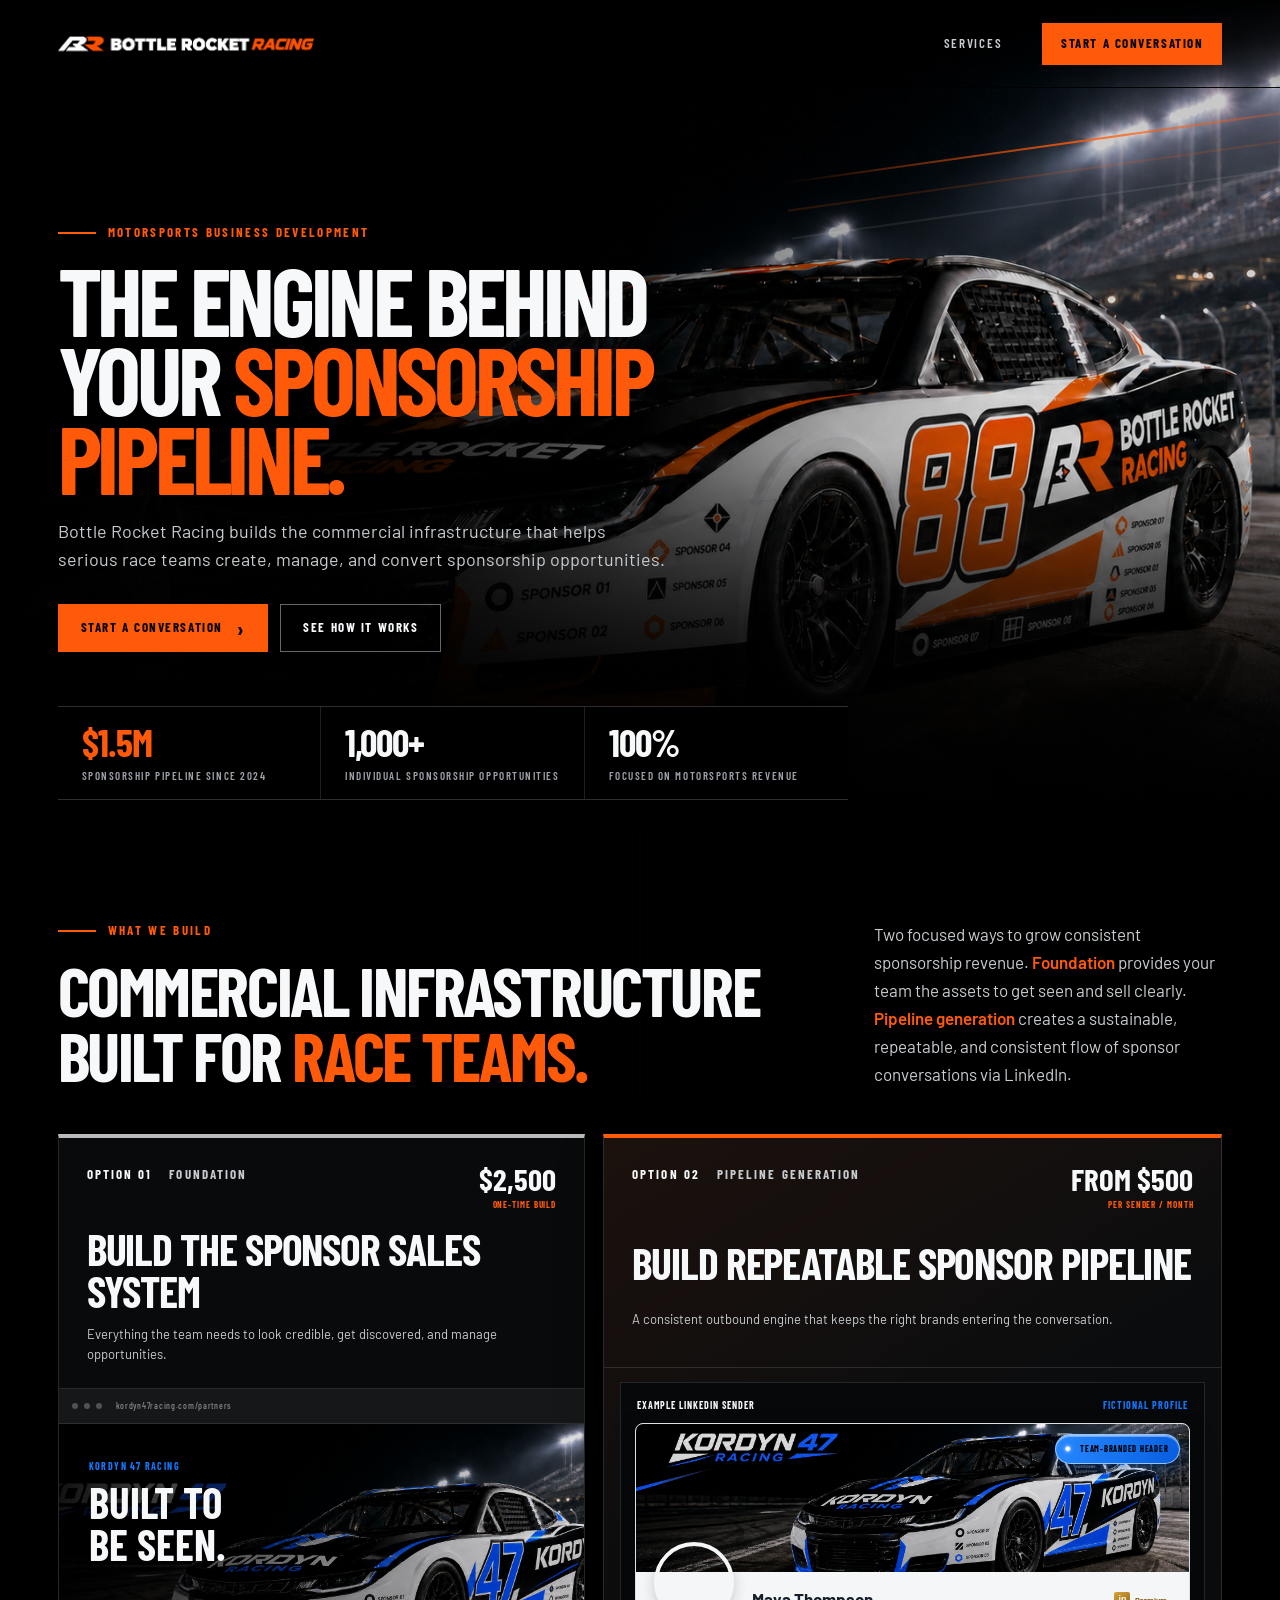
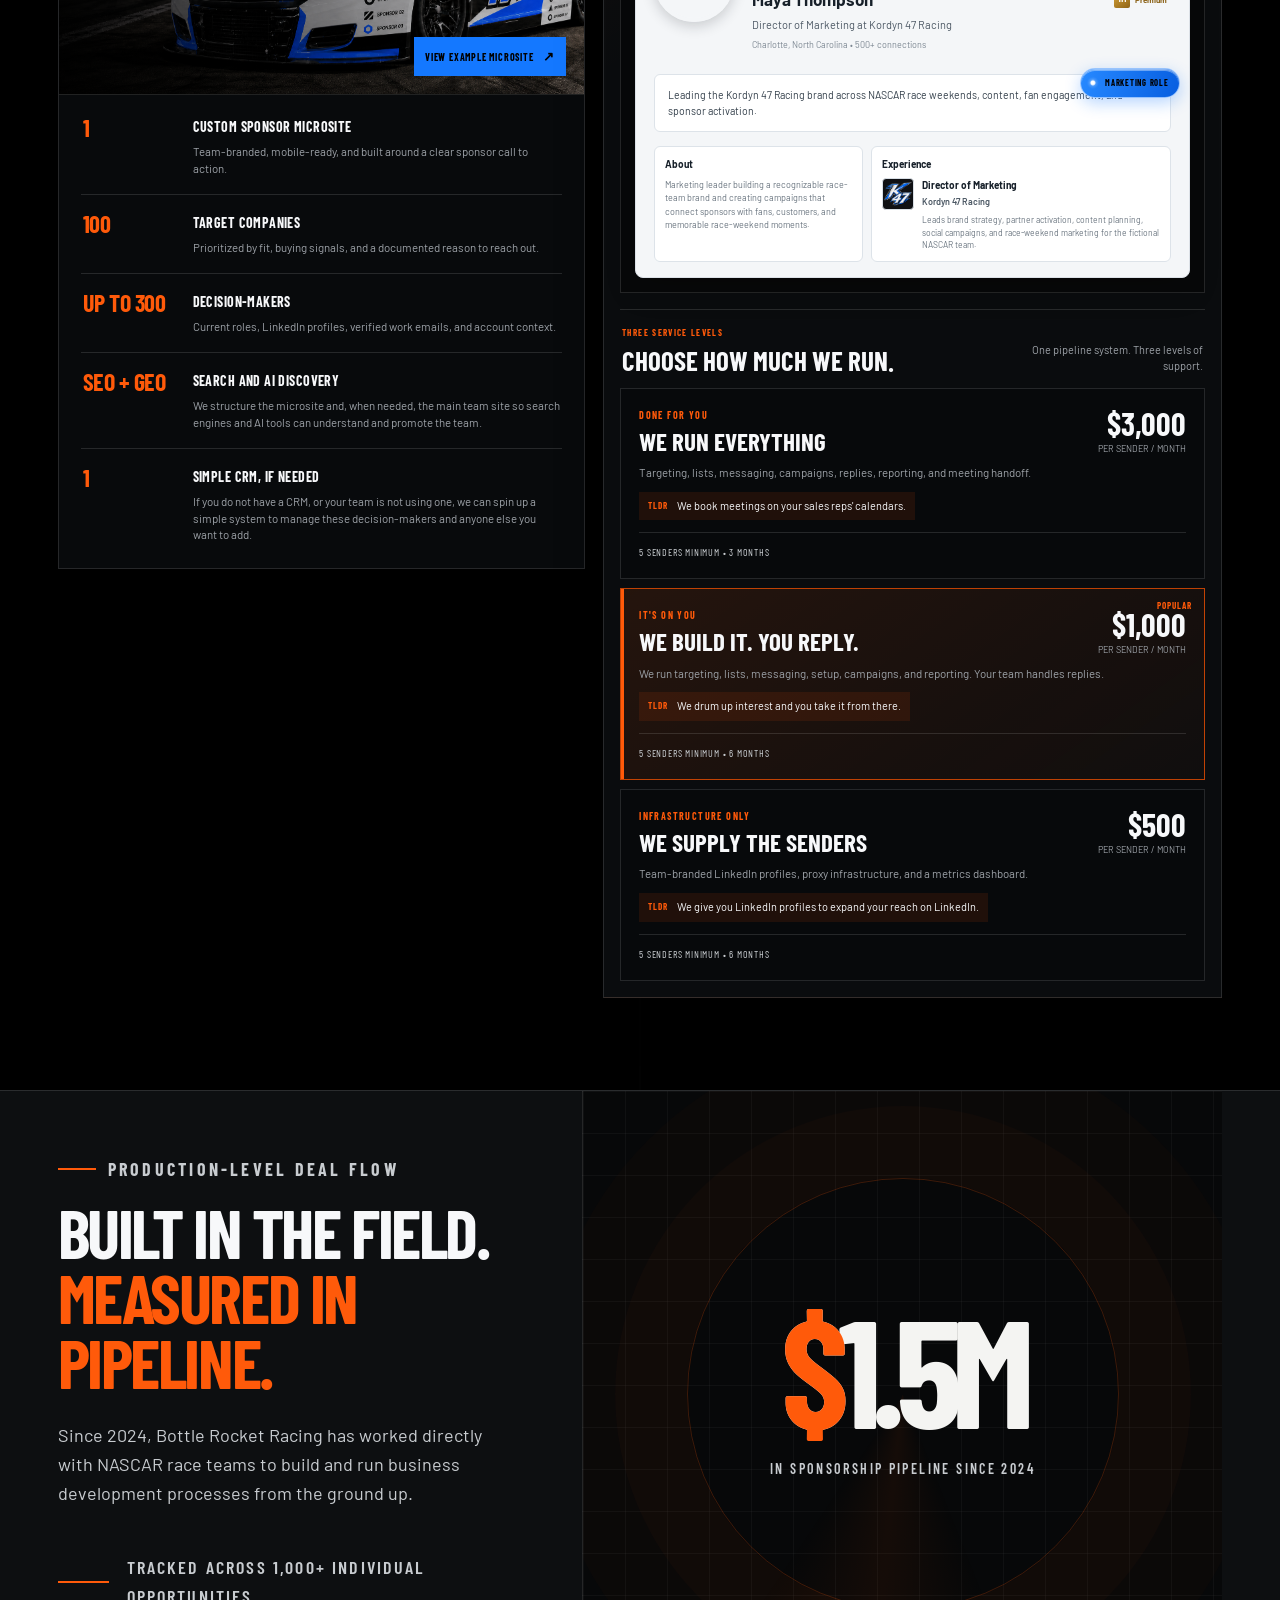
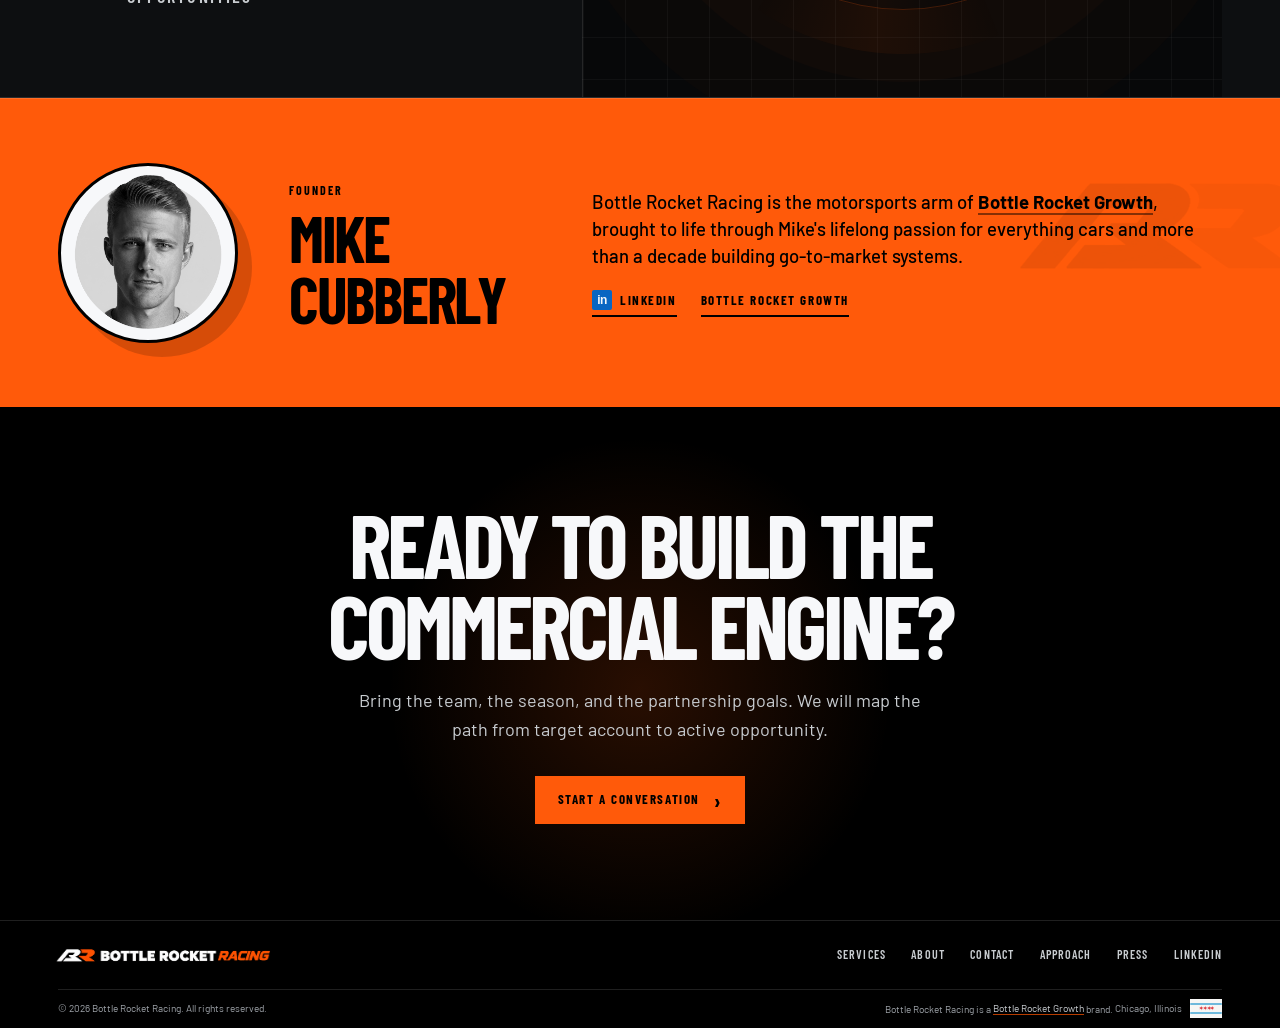
==== commit 71311b70: "Update BRR car and Kordyn colors" ====
--- a/index.html
+++ b/index.html
@@ -24,7 +24,7 @@
   <link rel="preconnect" href="https://fonts.googleapis.com">
   <link rel="preconnect" href="https://fonts.gstatic.com" crossorigin>
   <link href="https://fonts.googleapis.com/css2?family=Barlow:ital,wght@0,400;0,500;0,600;1,400&amp;family=Barlow+Condensed:ital,wght@0,500;0,600;0,700;1,600&amp;display=swap" rel="stylesheet">
-  <link rel="stylesheet" href="/styles.css?v=services-12">
+  <link rel="stylesheet" href="/styles.css?v=services-13">
   <script type="application/ld+json">
   {
     "@context": "https://schema.org",
@@ -33,7 +33,7 @@
     "alternateName": "BRR",
     "url": "https://bottlerocketracing.com/",
     "logo": "https://bottlerocketracing.com/brr-wordmark.png",
-    "image": "https://bottlerocketracing.com/race-car-47.png",
+    "image": "https://bottlerocketracing.com/race-car-88.png",
     "description": "Motorsports business development and sponsorship pipeline generation for race teams.",
     "founder": {
       "@type": "Person",
@@ -151,7 +151,7 @@
               <a class="microsite-preview" href="/kordyn-47.html" target="_blank" rel="noopener" aria-label="Open the complete Kordyn 47 Racing example microsite in a new tab">
                 <span class="preview-browser-bar"><i></i><i></i><i></i><b>kordyn47racing.com/partners</b></span>
                 <span class="preview-car-wrap">
-                  <img src="/kordyn-47-linkedin-banner.png" alt="Example Kordyn 47 Racing NASCAR team sponsor microsite featuring the fictional number 47 car">
+                  <img src="/kordyn-47-blue-banner.png" alt="Example Kordyn 47 Racing NASCAR team sponsor microsite featuring the fictional blue number 47 car">
                   <span class="preview-car-copy"><small>KORDYN 47 RACING</small><strong>Built to<br>be seen.</strong></span>
                   <span class="preview-link-label">View example microsite <b>&#8599;</b></span>
                 </span>
@@ -207,7 +207,7 @@
                       <div class="sender-experience">
                         <b>Experience</b>
                         <div class="sender-experience-entry">
-                          <span class="sender-company-logo"><img src="/kordyn-47-logo.png" alt="Kordyn 47 Racing logo" width="28" height="28"></span>
+                          <span class="sender-company-logo"><img src="/kordyn-47-blue-logo.png" alt="Kordyn 47 Racing logo" width="28" height="28"></span>
                           <div class="sender-experience-copy"><strong>Director of Marketing</strong><em>Kordyn 47 Racing</em><small>Leads brand strategy, partner activation, content planning, social campaigns, and race-weekend marketing for the fictional NASCAR team.</small></div>
                         </div>
                       </div>
--- a/styles.css
+++ b/styles.css
@@ -8,6 +8,7 @@
   --muted-bright: #c8ccd0;
   --orange: #ff5a0a;
   --orange-hot: #ff3d00;
+  --kordyn-blue: #1478ff;
   --line: rgba(255, 255, 255, 0.12);
   --line-hot: rgba(255, 90, 10, 0.42);
   --display: "Barlow Condensed", Arial, sans-serif;
@@ -278,7 +279,7 @@
 .hero-media {
   position: absolute;
   inset: 0;
-  background-image: url("/race-car-47.png");
+  background-image: url("/race-car-88.png");
   background-repeat: no-repeat;
   background-position: 68% center;
   background-size: cover;
@@ -654,7 +655,7 @@
 .preview-car-copy small {
   display: block;
   margin-bottom: 10px;
-  color: var(--orange);
+  color: var(--kordyn-blue);
   font-family: var(--display);
   font-size: 10px;
   font-weight: 700;
@@ -675,7 +676,7 @@
   right: 18px;
   bottom: 18px;
   padding: 9px 11px;
-  background: var(--orange);
+  background: var(--kordyn-blue);
   color: var(--black);
   font-family: var(--display);
   font-size: 10px;
@@ -709,7 +710,7 @@
 }
 
 .sender-preview-bar small {
-  color: var(--orange);
+  color: var(--kordyn-blue);
   font: inherit;
 }
 
@@ -726,11 +727,11 @@
 .sender-profile-preview:hover .sender-profile-card,
 .sender-profile-preview:focus-visible .sender-profile-card {
   transform: translateY(-3px);
-  box-shadow: 0 18px 40px rgba(0, 0, 0, 0.28), 0 0 24px rgba(255, 85, 0, 0.1);
+  box-shadow: 0 18px 40px rgba(0, 0, 0, 0.28), 0 0 24px rgba(20, 120, 255, 0.14);
 }
 
 .sender-profile-preview:focus-visible {
-  outline: 1px solid rgba(255, 112, 32, 0.9);
+  outline: 1px solid rgba(20, 120, 255, 0.9);
   outline-offset: 3px;
 }
 
@@ -740,7 +741,7 @@
   overflow: hidden;
   background-image:
     linear-gradient(180deg, rgba(0, 0, 0, 0.04), rgba(0, 0, 0, 0.2)),
-    url("/kordyn-47-linkedin-banner.png");
+    url("/kordyn-47-blue-banner.png");
   background-position: center center;
   background-repeat: no-repeat;
   background-size: cover;
@@ -932,11 +933,11 @@
   z-index: 3;
   overflow: hidden;
   padding: 7px 10px 7px 24px;
-  border: 1px solid rgba(255, 197, 157, 0.88);
+  border: 1px solid rgba(166, 205, 255, 0.9);
   border-radius: 999px;
   background:
     radial-gradient(circle at 12px 50%, #fff 0 2px, rgba(255, 255, 255, 0.18) 3px, transparent 6px),
-    linear-gradient(105deg, #ff4c00 0%, #ff7a21 34%, #ffd0ad 48%, #ff6a12 61%, #ff4c00 100%);
+    linear-gradient(105deg, #075ee0 0%, #1478ff 34%, #b8d8ff 48%, #2688ff 61%, #075ee0 100%);
   background-position: center, 100% 50%;
   background-size: auto, 260% 100%;
   color: var(--black);
@@ -946,7 +947,7 @@
   font-weight: 700;
   letter-spacing: 0.09em;
   text-transform: uppercase;
-  box-shadow: 0 5px 16px rgba(255, 85, 0, 0.25), inset 0 1px 0 rgba(255, 255, 255, 0.52);
+  box-shadow: 0 5px 16px rgba(20, 120, 255, 0.3), inset 0 1px 0 rgba(255, 255, 255, 0.52);
   will-change: transform, background-position, box-shadow;
   animation: profileCalloutFloat 3.4s ease-in-out infinite, profileCalloutShimmer 3.8s linear infinite;
 }
@@ -1993,7 +1994,7 @@
   overflow: hidden;
   background:
     linear-gradient(90deg, #000 0%, rgba(0, 0, 0, 0.88) 48%, rgba(0, 0, 0, 0.36) 100%),
-    url("/race-car-47.png") center 48% / cover no-repeat;
+    url("/race-car-88.png") center 48% / cover no-repeat;
 }
 
 .page-hero::after {
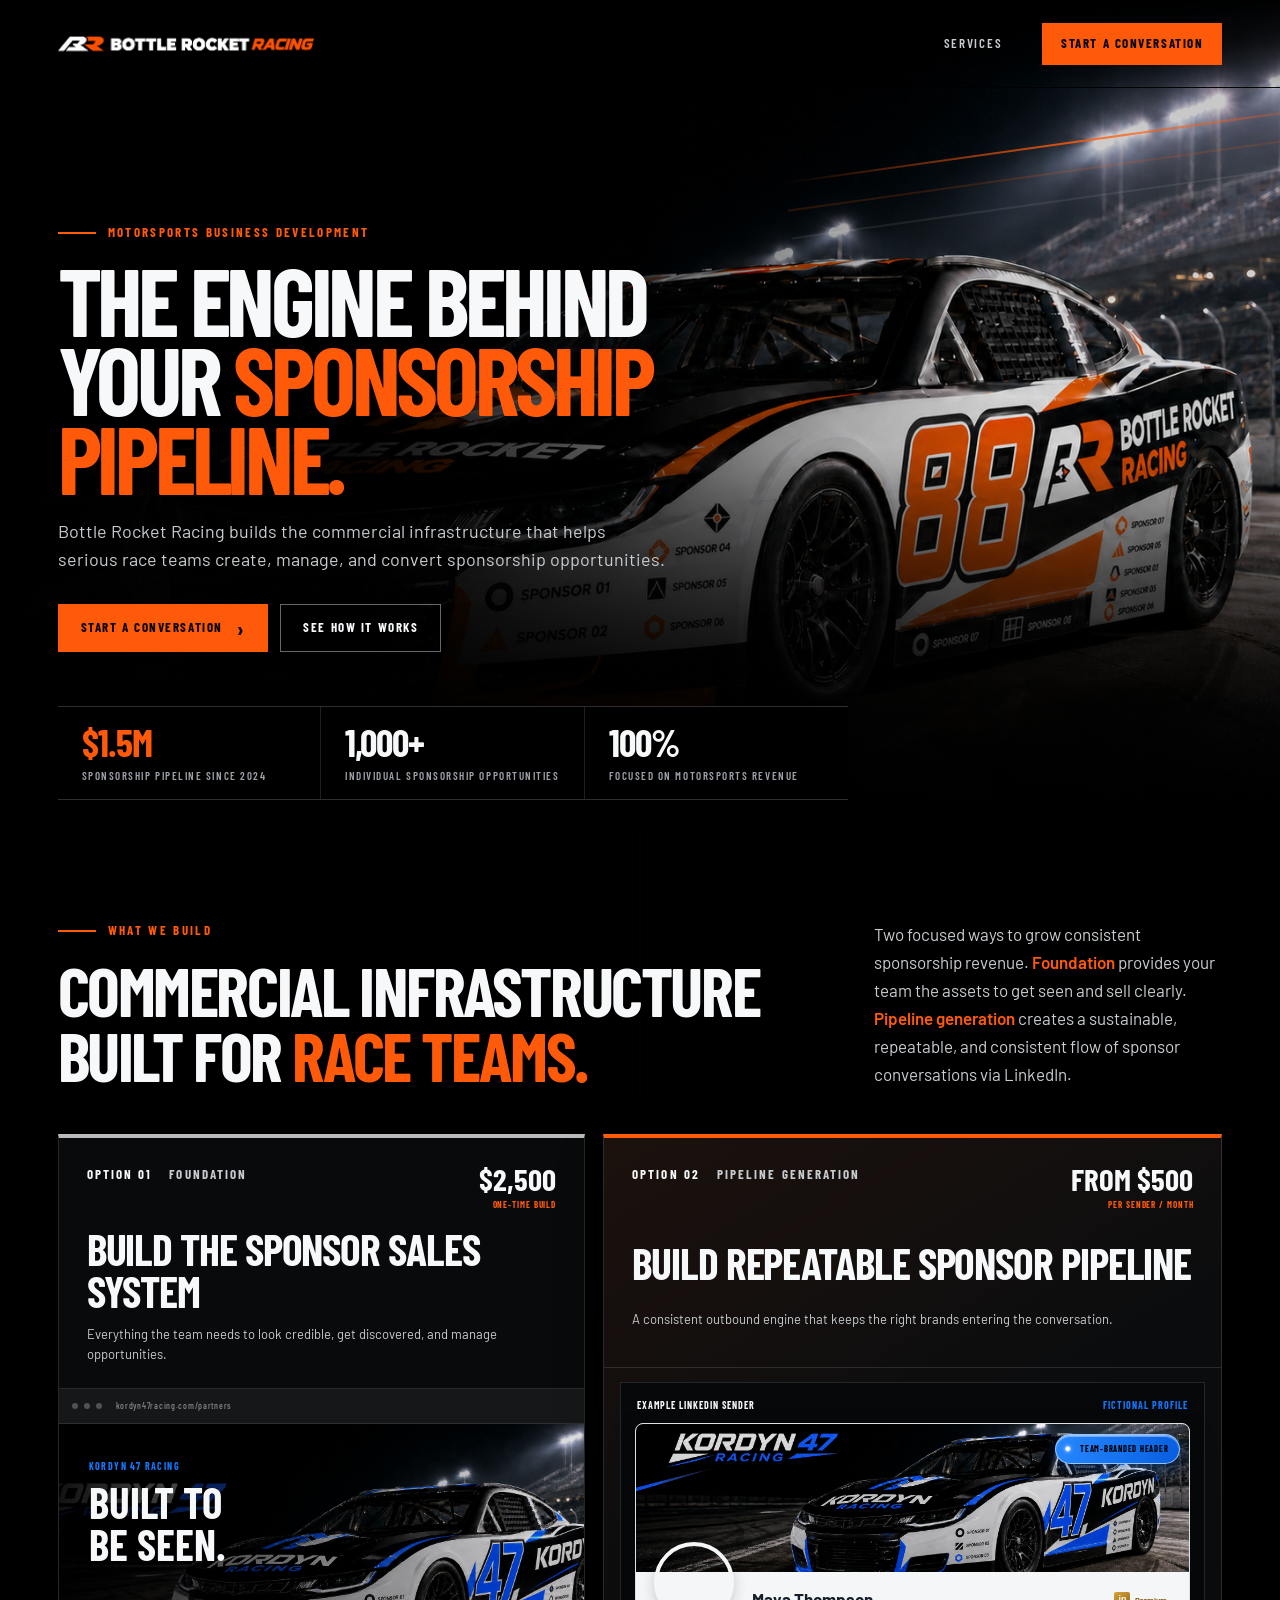
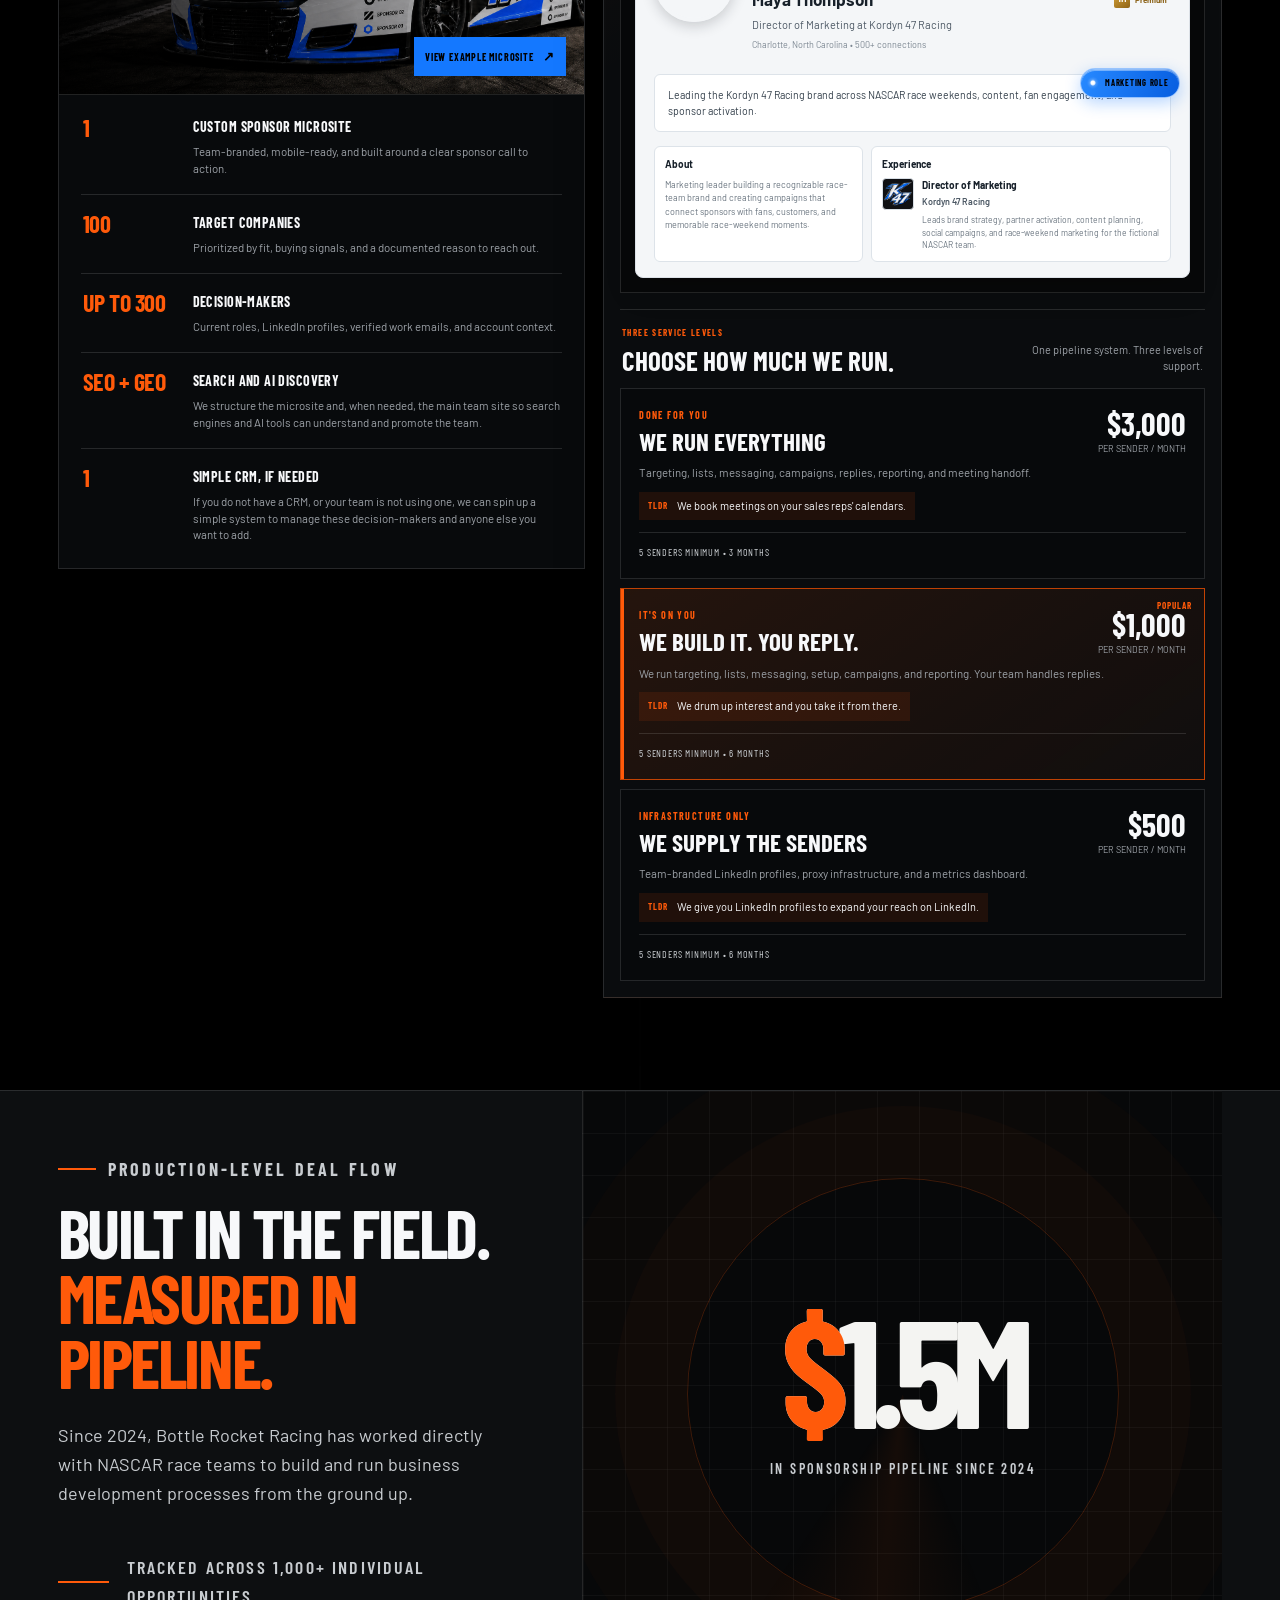
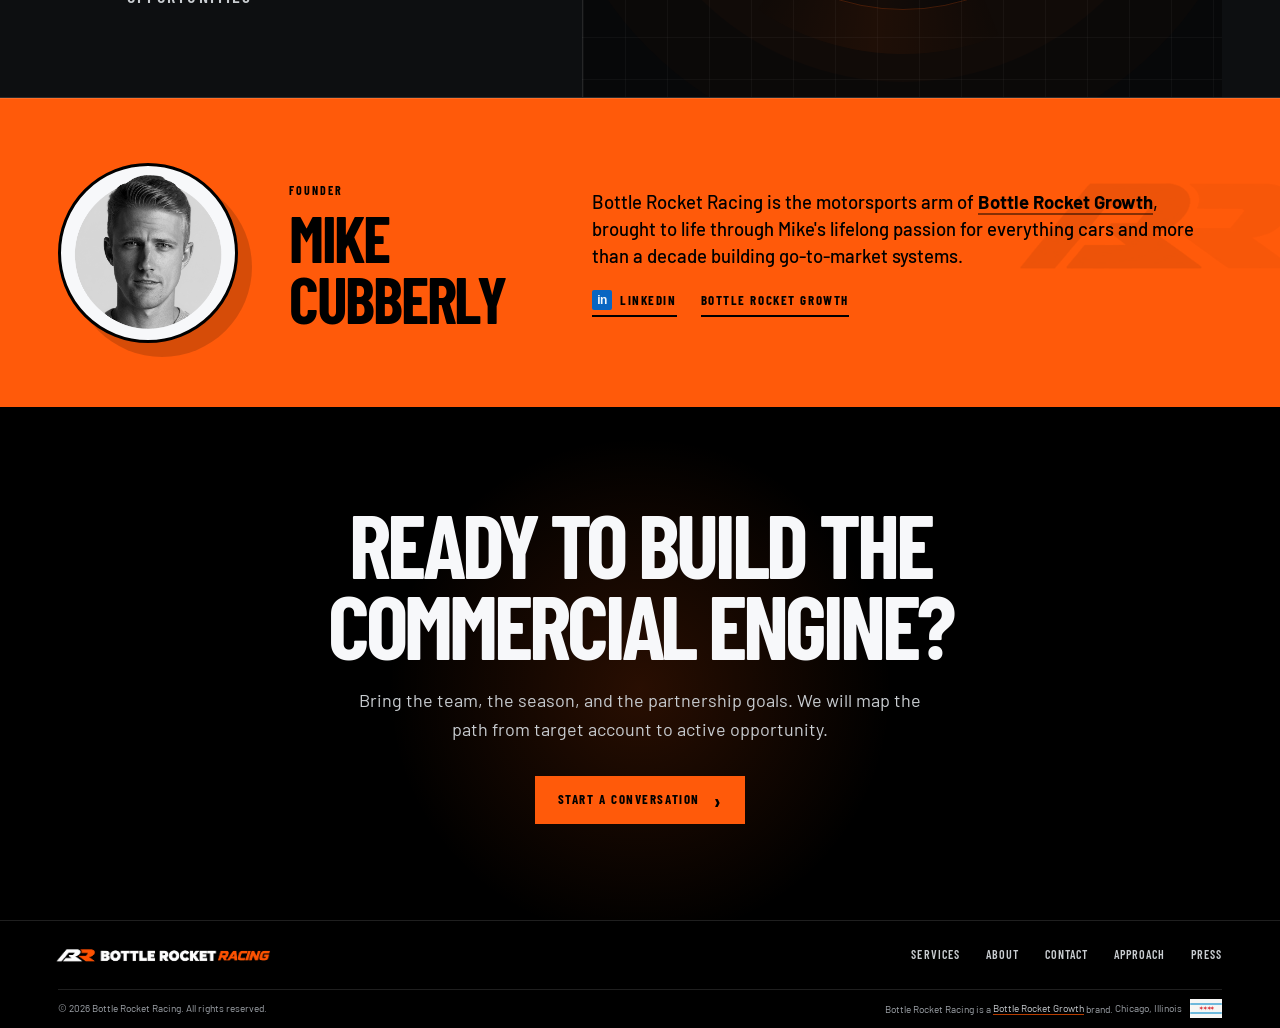
==== commit 18f4500d: "Remove LinkedIn from footer navigation" ====
--- a/index.html
+++ b/index.html
@@ -310,7 +310,6 @@
           <a href="/contact.html">Contact</a>
           <a href="/about.html#approach">Approach</a>
           <a href="/press.html">Press</a>
-          <a href="https://www.linkedin.com/in/mikecubberly" rel="me noopener" target="_blank">LinkedIn</a>
         </nav>
       </div>
       <div class="footer-bottom">
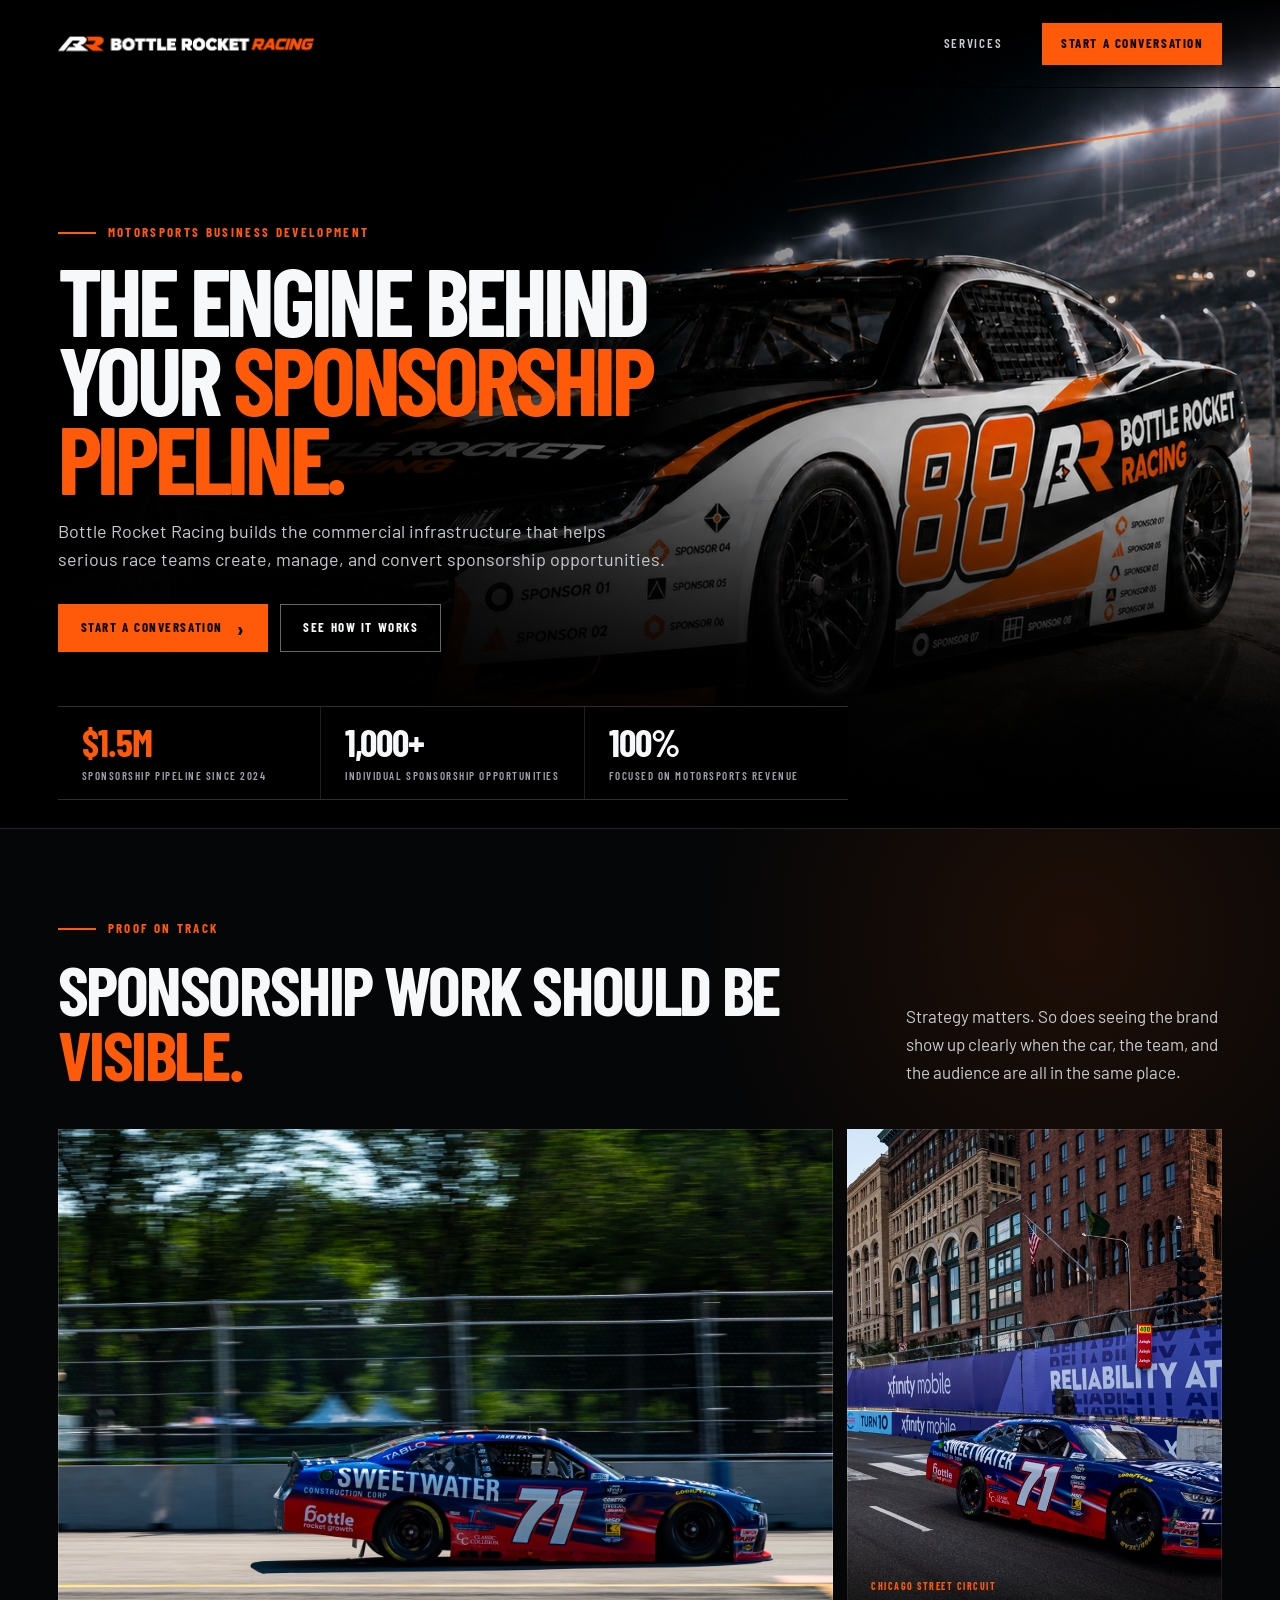
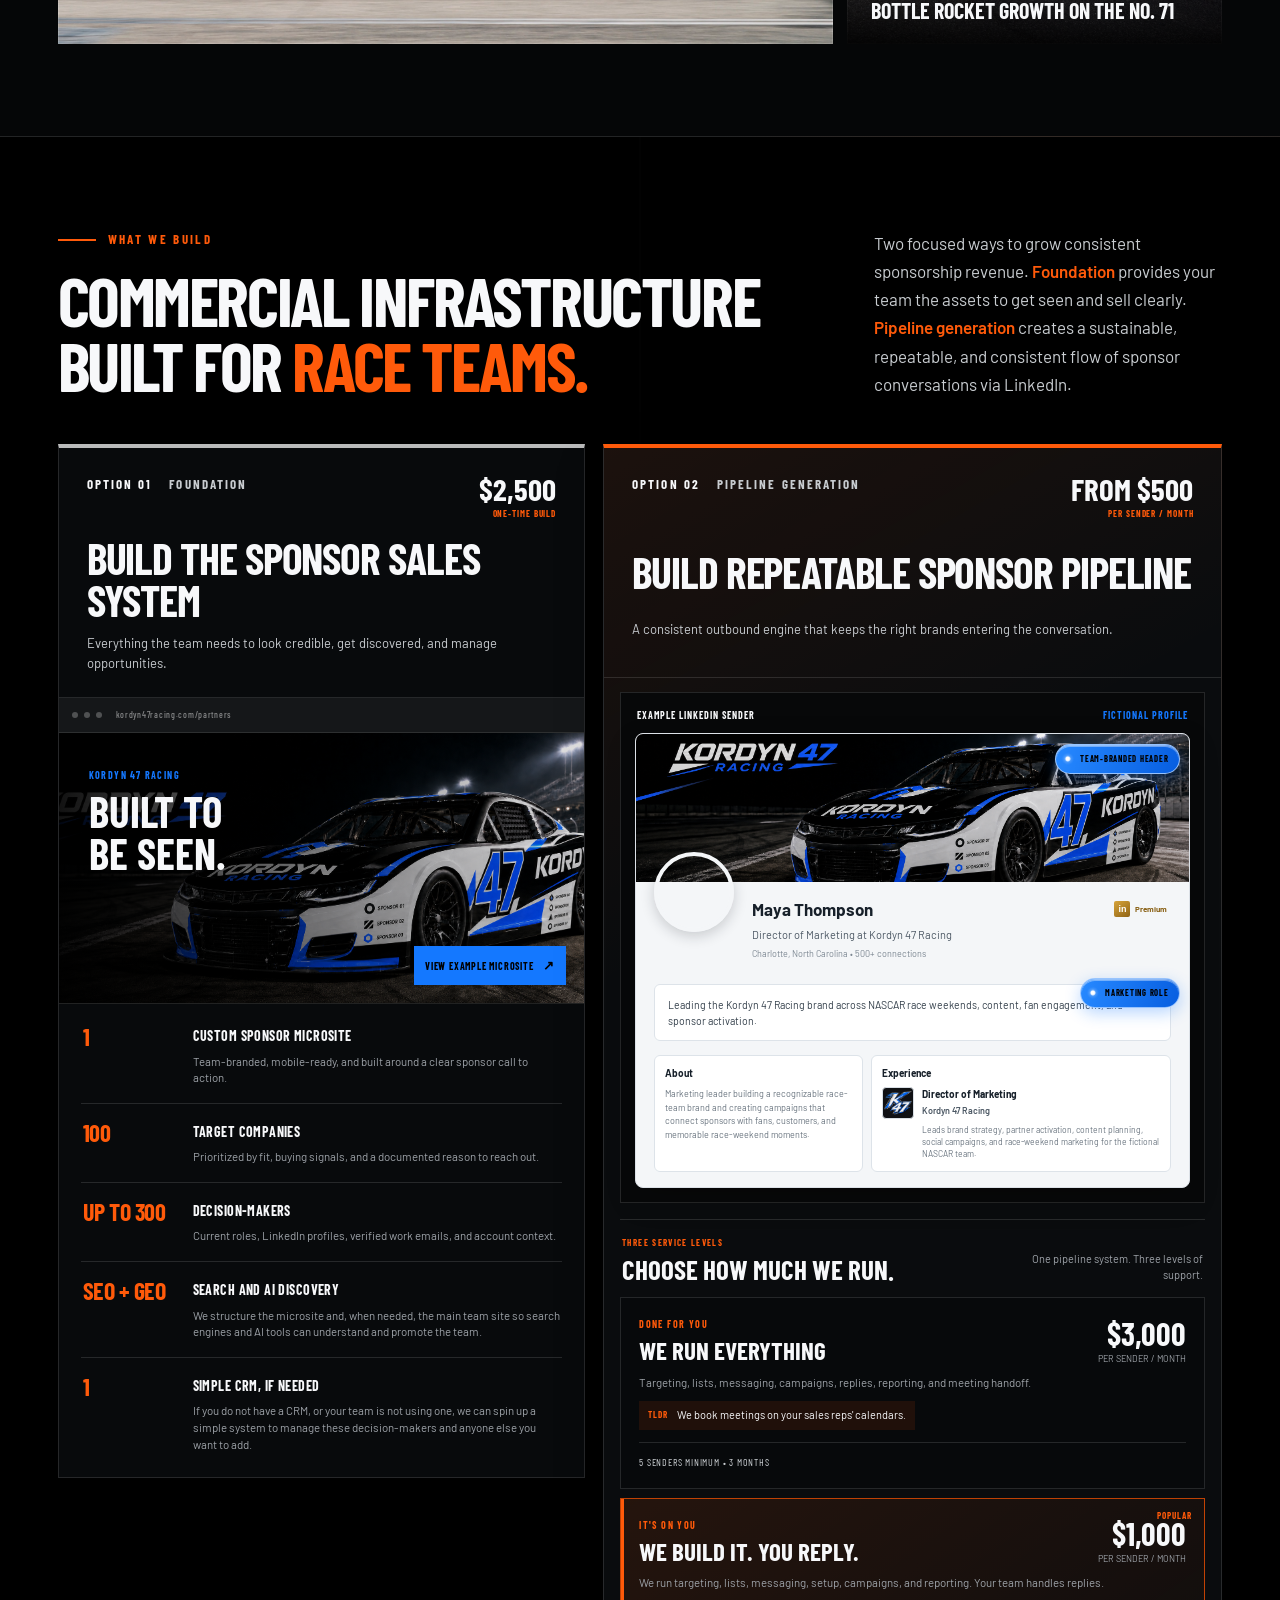
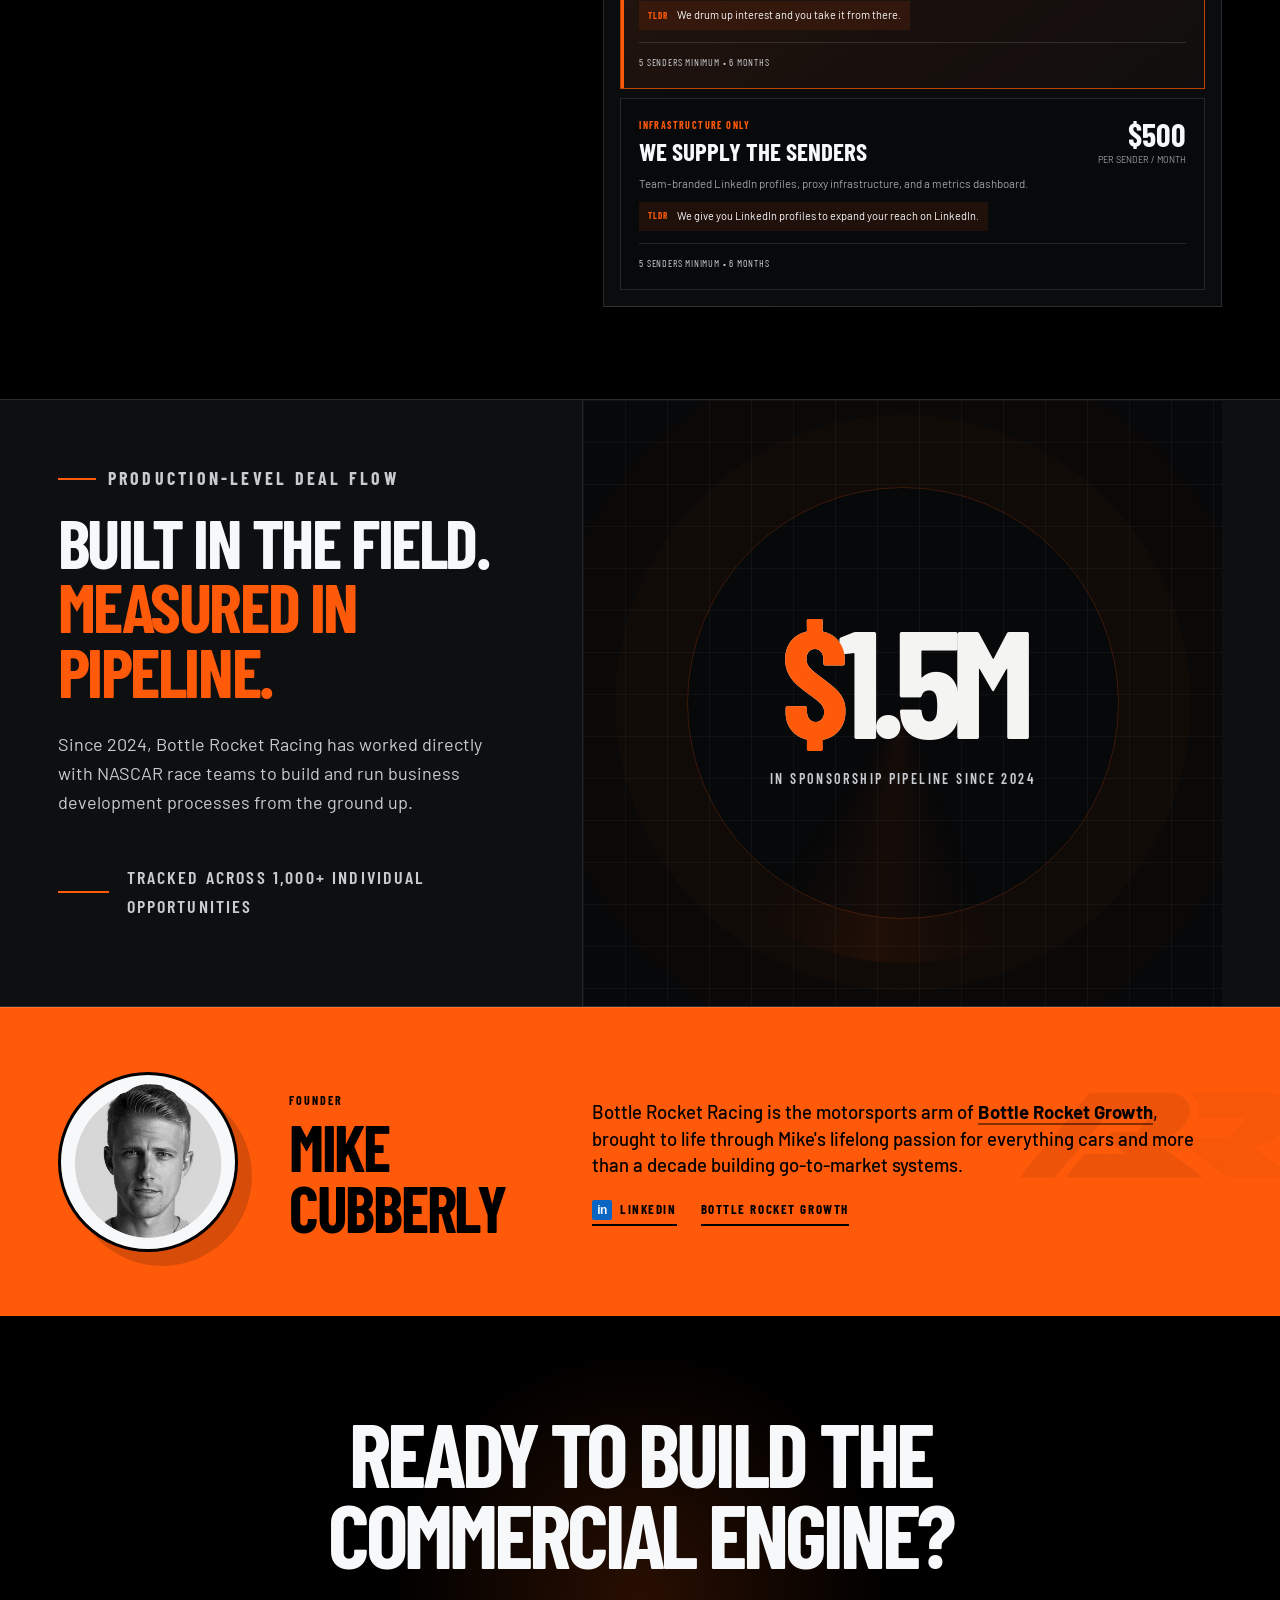
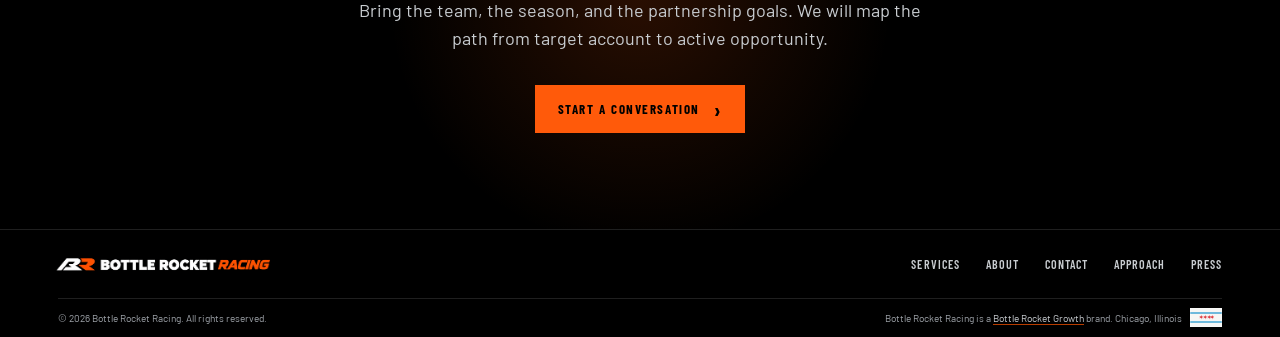
==== commit d43df38b: "Add Chicago race photography across site" ====
--- a/index.html
+++ b/index.html
@@ -8,9 +8,10 @@
   <meta name="theme-color" content="#000000">
   <meta name="robots" content="index,follow,max-image-preview:large">
   <link rel="canonical" href="https://bottlerocketracing.com/">
-  <link rel="icon" href="/favicon.svg" type="image/svg+xml">
-  <link rel="icon" href="/favicon.png" type="image/png">
-  <link rel="apple-touch-icon" href="/favicon.png">
+  <link rel="icon" href="/favicon.ico?v=3" sizes="32x32">
+  <link rel="icon" href="/favicon-32.png?v=3" type="image/png" sizes="32x32">
+  <link rel="icon" href="/favicon-v2.png?v=3" type="image/png" sizes="512x512">
+  <link rel="apple-touch-icon" href="/apple-touch-icon.png?v=3" sizes="180x180">
   <meta property="og:type" content="website">
   <meta property="og:url" content="https://bottlerocketracing.com/">
   <meta property="og:title" content="Bottle Rocket Racing | Revenue for Race Teams">
@@ -24,7 +25,7 @@
   <link rel="preconnect" href="https://fonts.googleapis.com">
   <link rel="preconnect" href="https://fonts.gstatic.com" crossorigin>
   <link href="https://fonts.googleapis.com/css2?family=Barlow:ital,wght@0,400;0,500;0,600;1,400&amp;family=Barlow+Condensed:ital,wght@0,500;0,600;0,700;1,600&amp;display=swap" rel="stylesheet">
-  <link rel="stylesheet" href="/styles.css?v=services-13">
+  <link rel="stylesheet" href="/styles.css?v=services-14">
   <script type="application/ld+json">
   {
     "@context": "https://schema.org",
@@ -130,6 +131,27 @@
       </div>
     </section>
 
+    <section class="race-proof-section" aria-labelledby="race-proof-title">
+      <div class="shell">
+        <div class="race-proof-head reveal">
+          <div>
+            <p class="eyebrow">Proof on track</p>
+            <h2 class="section-title" id="race-proof-title">Sponsorship work should be <span>visible.</span></h2>
+          </div>
+          <p>Strategy matters. So does seeing the brand show up clearly when the car, the team, and the audience are all in the same place.</p>
+        </div>
+        <div class="race-proof-gallery reveal">
+          <figure class="race-proof-photo race-proof-photo-main">
+            <img src="/race-chicago-speed.jpg" alt="Ryan Ellis Racing number 71 car carrying the Bottle Rocket Growth logo at speed on the Chicago street circuit" width="1920" height="1277" loading="lazy">
+          </figure>
+          <figure class="race-proof-photo race-proof-photo-secondary">
+            <img src="/race-chicago-street.jpg" alt="Ryan Ellis Racing number 71 car on a Chicago street circuit with the Bottle Rocket Growth logo visible on the rear quarter panel" width="1500" height="998" loading="lazy">
+            <figcaption><span>Chicago street circuit</span><strong>Bottle Rocket Growth on the No. 71</strong></figcaption>
+          </figure>
+        </div>
+      </div>
+    </section>
+
     <section class="section section-lined" id="services">
       <div class="shell">
         <div class="section-head reveal">
--- a/styles.css
+++ b/styles.css
@@ -433,6 +433,107 @@
   font-weight: 600;
   letter-spacing: 0.14em;
   line-height: 1.25;
+  text-transform: uppercase;
+}
+
+.race-proof-section {
+  padding: 92px 0;
+  border-top: 1px solid var(--line);
+  border-bottom: 1px solid var(--line);
+  background:
+    radial-gradient(circle at 84% 12%, rgba(255, 90, 10, 0.1), transparent 28%),
+    #050607;
+}
+
+.race-proof-head {
+  display: grid;
+  grid-template-columns: minmax(0, 1.25fr) minmax(280px, 0.5fr);
+  align-items: end;
+  gap: 56px;
+  margin-bottom: 42px;
+}
+
+.race-proof-head > p {
+  margin: 0;
+  color: var(--muted-bright);
+  font-size: 17px;
+  line-height: 1.65;
+}
+
+.race-proof-gallery {
+  display: grid;
+  grid-template-columns: minmax(0, 1.55fr) minmax(320px, 0.75fr);
+  gap: 14px;
+  min-height: 510px;
+}
+
+.race-proof-photo,
+.about-race-photo {
+  position: relative;
+  margin: 0;
+  overflow: hidden;
+  background: var(--panel);
+}
+
+.race-proof-photo::after,
+.about-race-photo::after {
+  content: "";
+  position: absolute;
+  inset: 0;
+  border: 1px solid rgba(255, 255, 255, 0.13);
+  pointer-events: none;
+}
+
+.race-proof-photo img,
+.about-race-photo img {
+  width: 100%;
+  height: 100%;
+  object-fit: cover;
+  transition: transform 700ms cubic-bezier(0.22, 0.8, 0.3, 1);
+}
+
+.race-proof-photo:hover img,
+.about-race-photo:hover img {
+  transform: scale(1.025);
+}
+
+.race-proof-photo-main img {
+  object-position: 58% center;
+}
+
+.race-proof-photo-secondary img {
+  object-position: 64% center;
+}
+
+.race-proof-photo figcaption,
+.about-race-photo figcaption {
+  position: absolute;
+  z-index: 2;
+  inset: auto 0 0;
+  padding: 54px 24px 22px;
+  background: linear-gradient(transparent, rgba(0, 0, 0, 0.9));
+}
+
+.race-proof-photo figcaption span,
+.about-race-photo figcaption span {
+  display: block;
+  margin-bottom: 5px;
+  color: var(--orange);
+  font-family: var(--display);
+  font-size: 10px;
+  font-weight: 700;
+  letter-spacing: 0.15em;
+  text-transform: uppercase;
+}
+
+.race-proof-photo figcaption strong,
+.about-race-photo figcaption strong {
+  display: block;
+  color: var(--white);
+  font-family: var(--display);
+  font-size: 22px;
+  font-weight: 650;
+  line-height: 1.05;
   text-transform: uppercase;
 }
 
@@ -2085,6 +2186,33 @@
   border-bottom: 1px solid var(--orange);
 }
 
+.about-race-story {
+  display: grid;
+  grid-template-columns: minmax(0, 1.38fr) minmax(210px, 0.62fr);
+  gap: 10px;
+  height: 530px;
+  margin: 52px 0 76px;
+}
+
+.about-race-stack {
+  display: grid;
+  grid-template-rows: 1.16fr 0.84fr;
+  gap: 10px;
+  min-height: 0;
+}
+
+.about-race-stack .about-race-photo:first-child img {
+  object-position: center 38%;
+}
+
+.about-race-stack .about-race-photo:last-child img {
+  object-position: 69% center;
+}
+
+.about-race-photo-main img {
+  object-position: 55% center;
+}
+
 .plain-list {
   display: grid;
   gap: 12px;
@@ -2453,6 +2581,7 @@
   }
 
   .section-head,
+  .race-proof-head,
   .pipeline-grid,
   .founder-grid,
   .content-grid,
@@ -2462,6 +2591,15 @@
 
   .section-head {
     gap: 22px;
+  }
+
+  .race-proof-head {
+    gap: 22px;
+  }
+
+  .race-proof-gallery {
+    grid-template-columns: minmax(0, 1.25fr) minmax(280px, 0.75fr);
+    min-height: 440px;
   }
 
   .offer-split {
@@ -2609,6 +2747,43 @@
 
   .section {
     padding: 68px 0;
+  }
+
+  .race-proof-section {
+    padding: 68px 0;
+  }
+
+  .race-proof-head {
+    margin-bottom: 30px;
+  }
+
+  .race-proof-gallery {
+    grid-template-columns: 1fr;
+    min-height: 0;
+  }
+
+  .race-proof-photo {
+    aspect-ratio: 4 / 3;
+  }
+
+  .race-proof-photo-main img {
+    object-position: 62% center;
+  }
+
+  .about-race-story {
+    grid-template-columns: 1fr;
+    height: auto;
+    margin: 42px 0 60px;
+  }
+
+  .about-race-photo-main {
+    aspect-ratio: 4 / 3;
+  }
+
+  .about-race-stack {
+    grid-template-columns: 0.85fr 1.15fr;
+    grid-template-rows: none;
+    height: 310px;
   }
 
   .section-head {
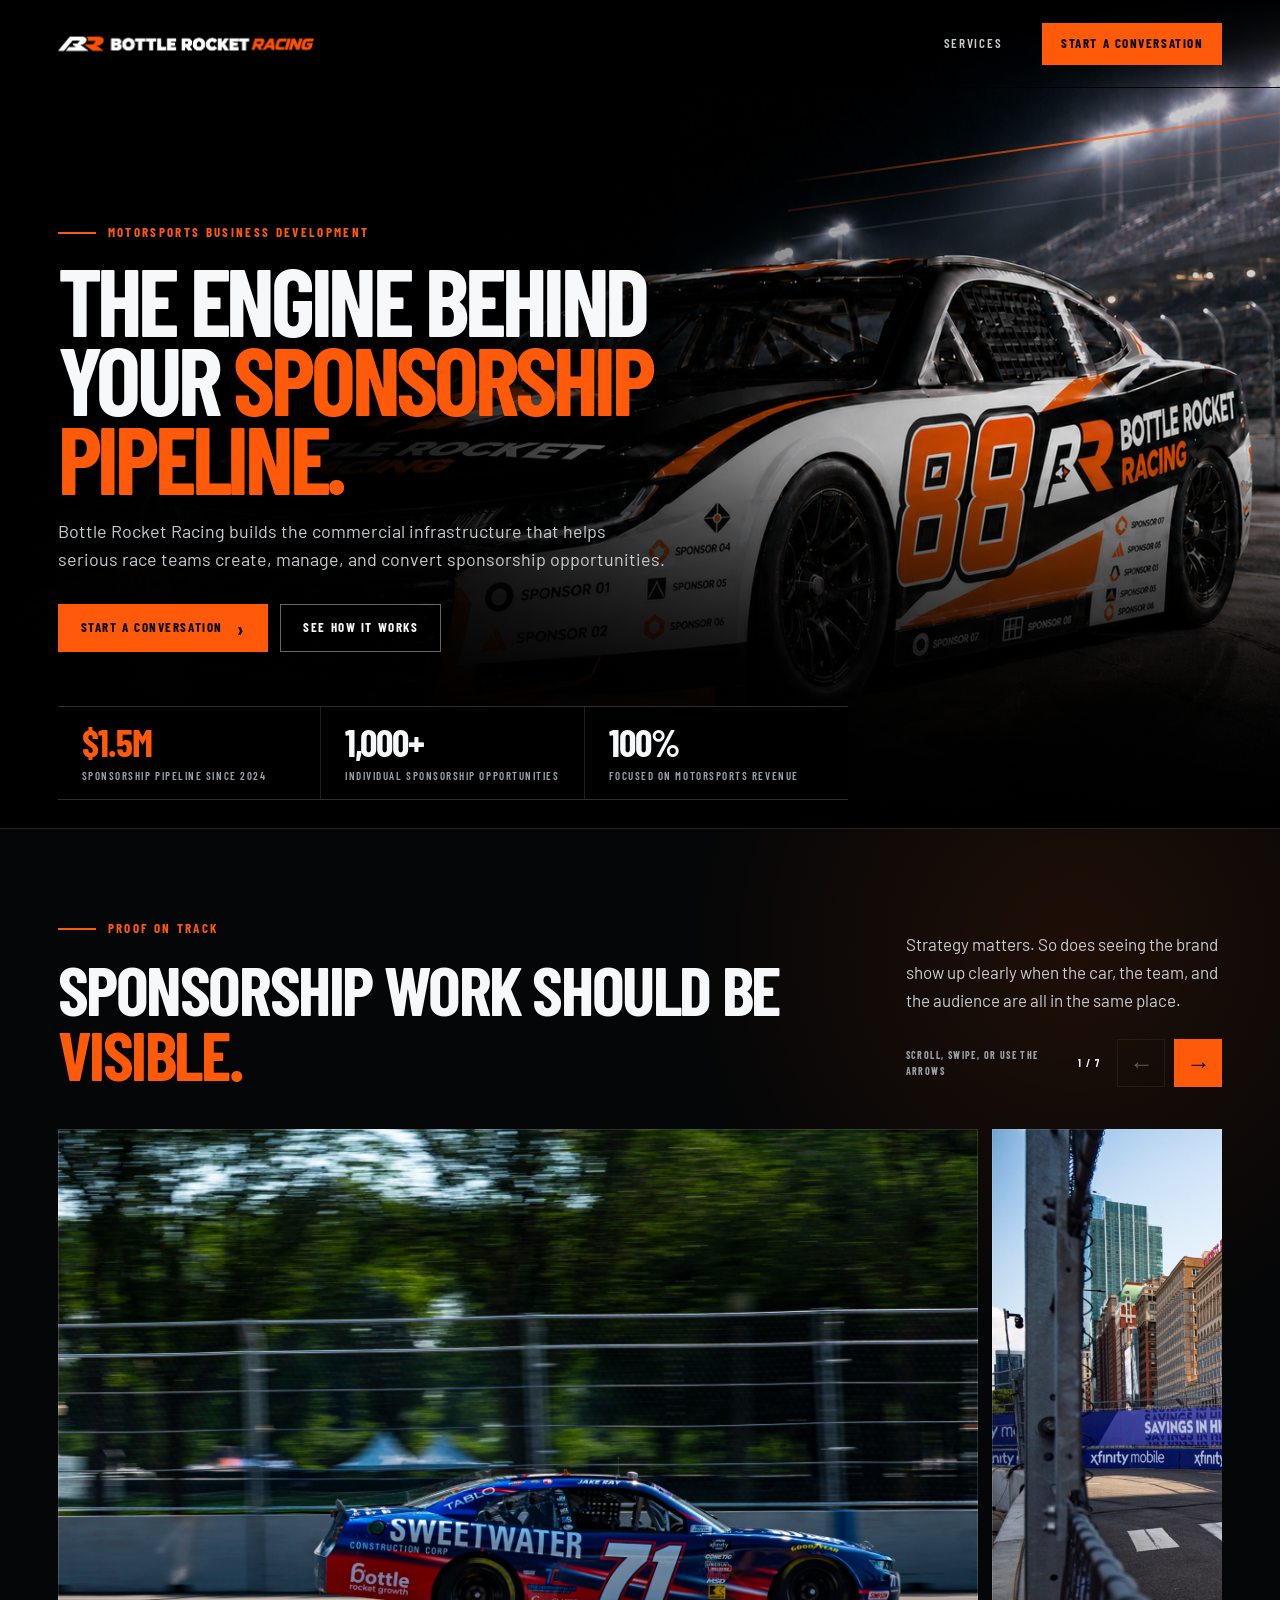
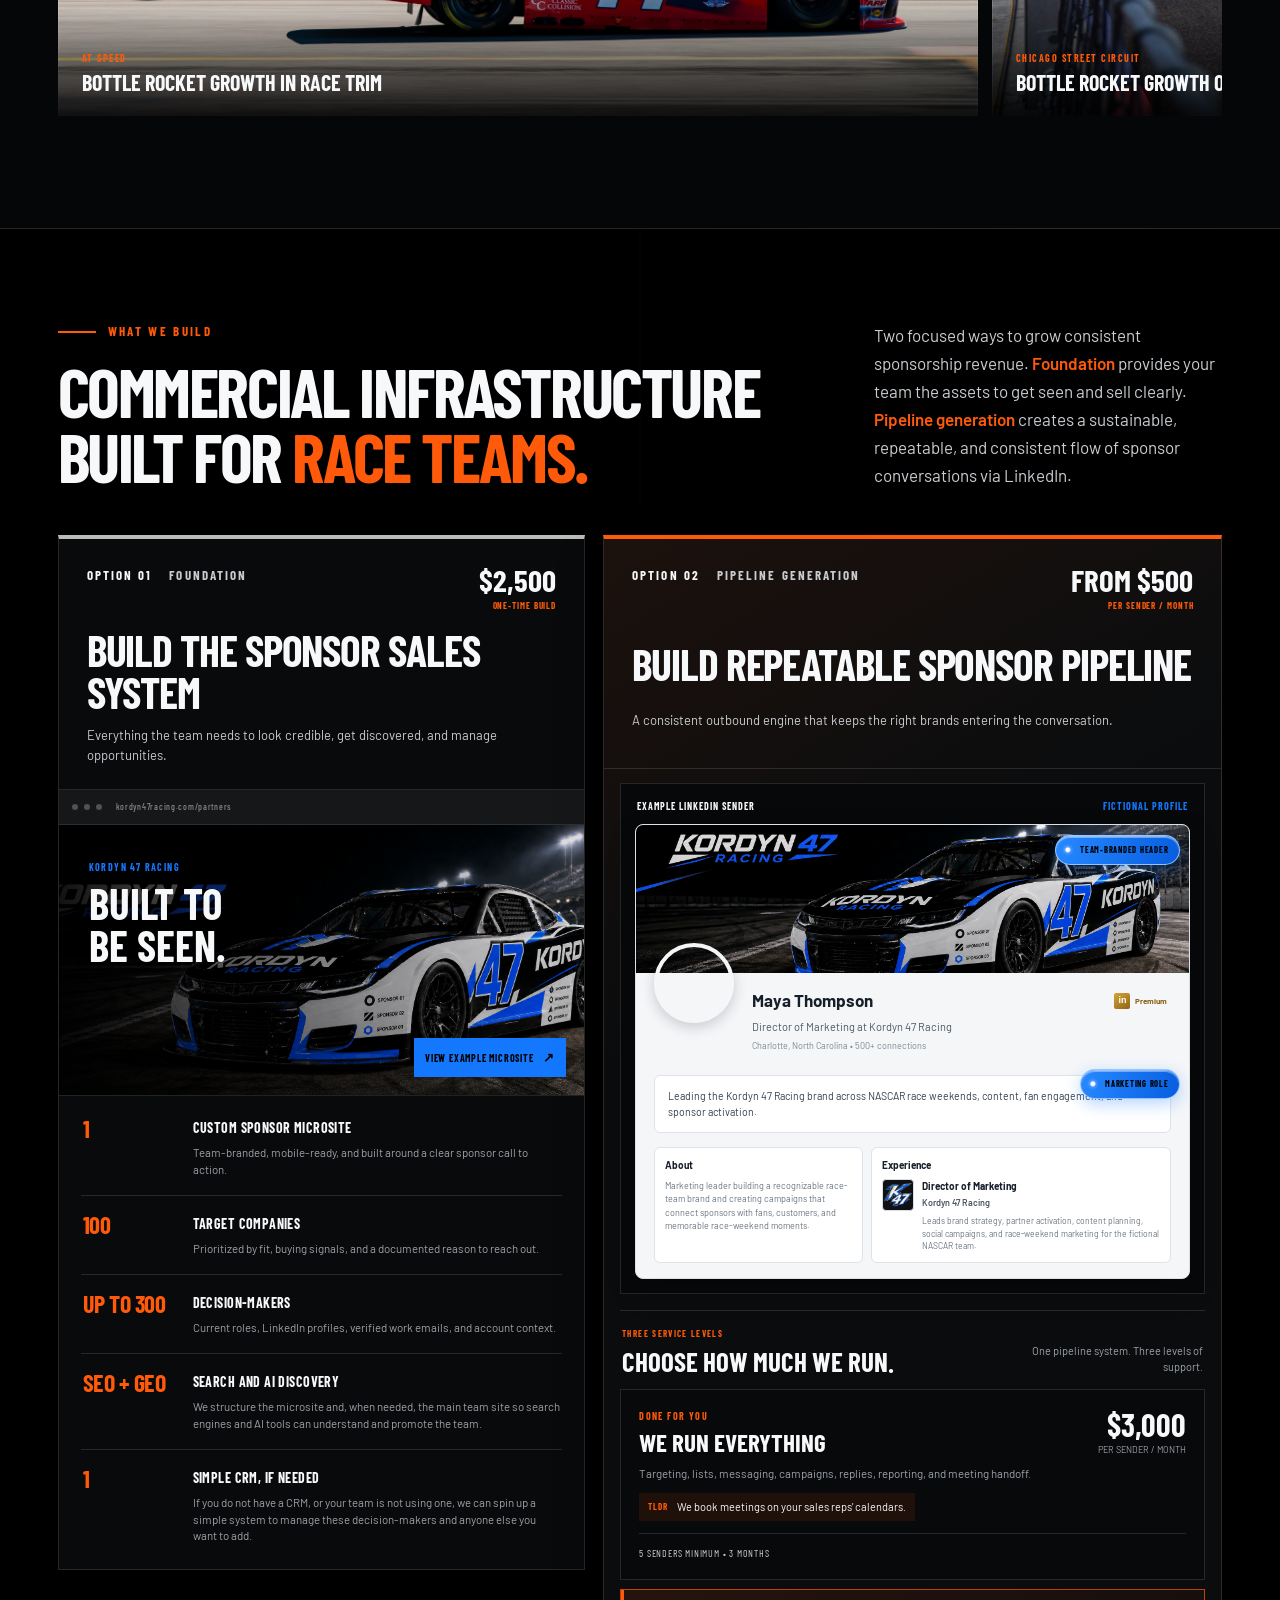
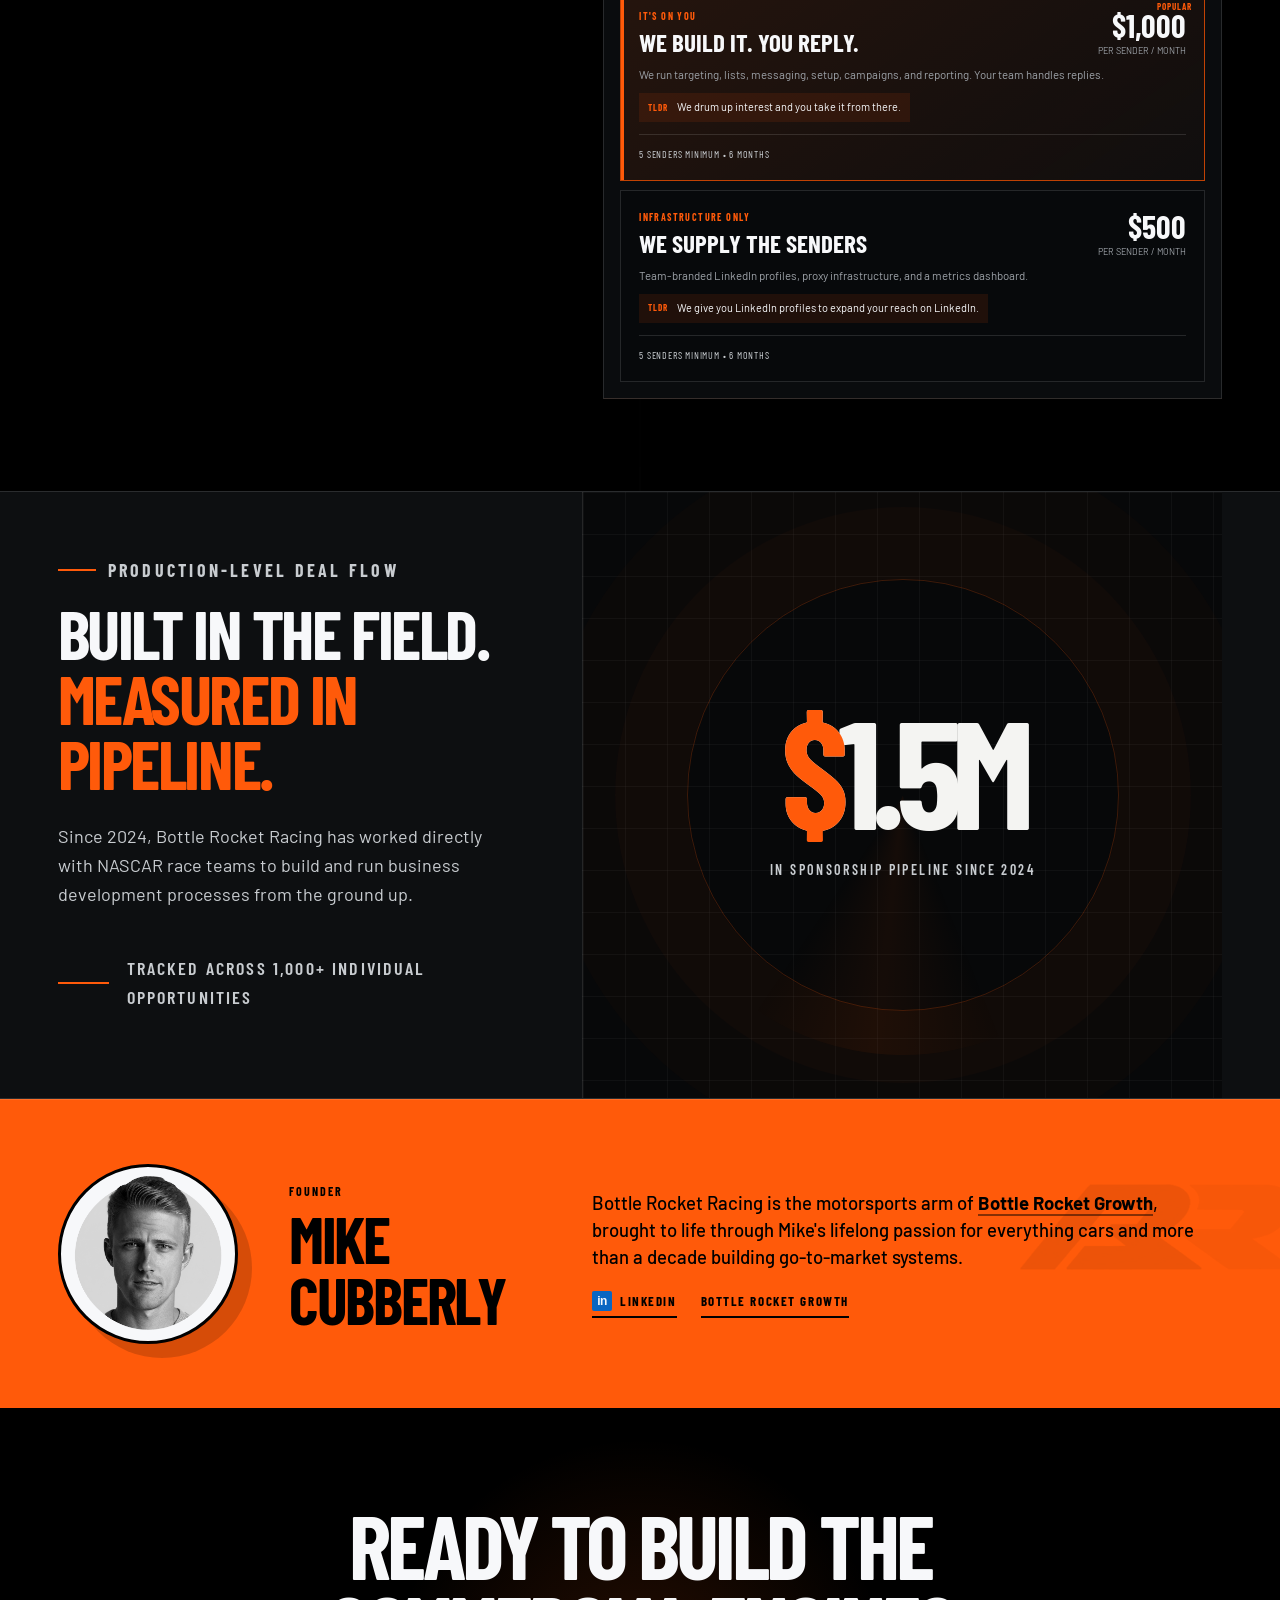
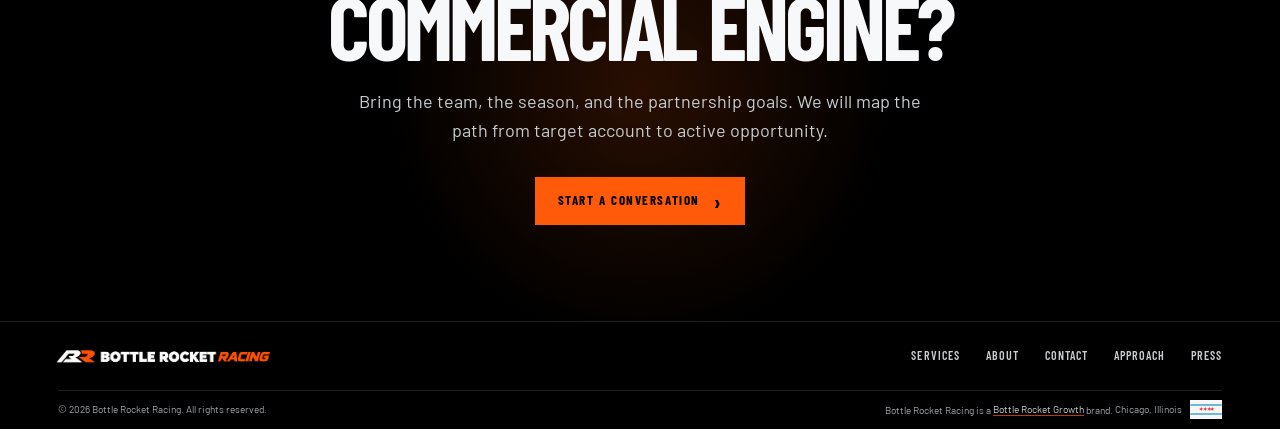
==== commit ead97524: "Turn race photos into scrollable gallery" ====
--- a/index.html
+++ b/index.html
@@ -25,7 +25,7 @@
   <link rel="preconnect" href="https://fonts.googleapis.com">
   <link rel="preconnect" href="https://fonts.gstatic.com" crossorigin>
   <link href="https://fonts.googleapis.com/css2?family=Barlow:ital,wght@0,400;0,500;0,600;1,400&amp;family=Barlow+Condensed:ital,wght@0,500;0,600;0,700;1,600&amp;display=swap" rel="stylesheet">
-  <link rel="stylesheet" href="/styles.css?v=services-14">
+  <link rel="stylesheet" href="/styles.css?v=services-15">
   <script type="application/ld+json">
   {
     "@context": "https://schema.org",
@@ -138,15 +138,44 @@
             <p class="eyebrow">Proof on track</p>
             <h2 class="section-title" id="race-proof-title">Sponsorship work should be <span>visible.</span></h2>
           </div>
-          <p>Strategy matters. So does seeing the brand show up clearly when the car, the team, and the audience are all in the same place.</p>
-        </div>
-        <div class="race-proof-gallery reveal">
+          <div class="race-proof-head-side">
+            <p>Strategy matters. So does seeing the brand show up clearly when the car, the team, and the audience are all in the same place.</p>
+            <div class="race-gallery-controls" aria-label="Race photo gallery controls">
+              <span class="race-gallery-instruction">Scroll, swipe, or use the arrows</span>
+              <span class="race-gallery-count" data-race-count aria-live="polite">1 / 7</span>
+              <button class="race-gallery-button" type="button" data-race-prev aria-label="Previous race photo" disabled><span aria-hidden="true">&#8592;</span></button>
+              <button class="race-gallery-button" type="button" data-race-next aria-label="Next race photo"><span aria-hidden="true">&#8594;</span></button>
+            </div>
+          </div>
+        </div>
+        <div class="race-proof-gallery reveal" id="race-photo-gallery" data-race-gallery tabindex="0" aria-label="Chicago race photo gallery. Use the left and right arrow keys or the gallery controls to browse.">
           <figure class="race-proof-photo race-proof-photo-main">
             <img src="/race-chicago-speed.jpg" alt="Ryan Ellis Racing number 71 car carrying the Bottle Rocket Growth logo at speed on the Chicago street circuit" width="1920" height="1277" loading="lazy">
+            <figcaption><span>At speed</span><strong>Bottle Rocket Growth in race trim</strong></figcaption>
           </figure>
           <figure class="race-proof-photo race-proof-photo-secondary">
             <img src="/race-chicago-street.jpg" alt="Ryan Ellis Racing number 71 car on a Chicago street circuit with the Bottle Rocket Growth logo visible on the rear quarter panel" width="1500" height="998" loading="lazy">
             <figcaption><span>Chicago street circuit</span><strong>Bottle Rocket Growth on the No. 71</strong></figcaption>
+          </figure>
+          <figure class="race-proof-photo race-proof-photo-skyline">
+            <img src="/race-chicago-skyline.jpg" alt="Ryan Ellis Racing number 71 car carrying Bottle Rocket Growth branding with the Chicago skyline behind it" width="1600" height="1066" loading="lazy">
+            <figcaption><span>Downtown Chicago</span><strong>The No. 71 through the city</strong></figcaption>
+          </figure>
+          <figure class="race-proof-photo race-proof-photo-congress">
+            <img src="/race-chicago-congress.jpg" alt="Ryan Ellis Racing number 71 car with Bottle Rocket Growth branding beneath the Congress Hotel sign in Chicago" width="1800" height="1197" loading="lazy">
+            <figcaption><span>Congress Hotel</span><strong>A sponsor presence built to be seen</strong></figcaption>
+          </figure>
+          <figure class="race-proof-photo race-proof-photo-turn-six">
+            <img src="/race-chicago-turn-six.jpg" alt="Ryan Ellis Racing number 71 car carrying Bottle Rocket Growth branding through turn 6 in Chicago" width="1600" height="1066" loading="lazy">
+            <figcaption><span>Turn 6</span><strong>Brand visibility from every angle</strong></figcaption>
+          </figure>
+          <figure class="race-proof-photo race-proof-photo-turn-ten">
+            <img src="/race-chicago-turn-ten.jpg" alt="Ryan Ellis Racing number 71 car carrying Bottle Rocket Growth branding through turn 10 in Chicago" width="1500" height="1000" loading="lazy">
+            <figcaption><span>Turn 10</span><strong>The No. 71 in the Chicago streets</strong></figcaption>
+          </figure>
+          <figure class="race-proof-photo race-proof-photo-portrait">
+            <img src="/race-chicago-team.jpg" alt="Three people beside the number 71 race car with Bottle Rocket Growth branding" width="564" height="848" loading="lazy">
+            <figcaption><span>Trackside</span><strong>The people behind the partnership</strong></figcaption>
           </figure>
         </div>
       </div>
@@ -340,6 +369,6 @@
       </div>
     </div>
   </footer>
-  <script src="/site.js?v=services-7" defer></script>
+  <script src="/site.js?v=services-8" defer></script>
 </body>
 </html>
--- a/styles.css
+++ b/styles.css
@@ -453,18 +453,98 @@
   margin-bottom: 42px;
 }
 
-.race-proof-head > p {
+.race-proof-head-side > p {
   margin: 0;
   color: var(--muted-bright);
   font-size: 17px;
   line-height: 1.65;
 }
 
+.race-gallery-controls {
+  display: grid;
+  grid-template-columns: minmax(0, 1fr) auto 48px 48px;
+  align-items: center;
+  gap: 9px;
+  margin-top: 24px;
+}
+
+.race-gallery-instruction,
+.race-gallery-count {
+  color: var(--muted);
+  font-family: var(--display);
+  font-size: 10px;
+  font-weight: 700;
+  letter-spacing: 0.14em;
+  text-transform: uppercase;
+}
+
+.race-gallery-count {
+  min-width: 38px;
+  color: var(--white);
+  text-align: center;
+}
+
+.race-gallery-button {
+  display: grid;
+  place-items: center;
+  width: 48px;
+  height: 48px;
+  padding: 0;
+  border: 1px solid var(--orange);
+  color: var(--black);
+  background: var(--orange);
+  font-family: var(--display);
+  font-size: 24px;
+  line-height: 1;
+  cursor: pointer;
+  transition: color 160ms ease, background 160ms ease, border-color 160ms ease, opacity 160ms ease;
+}
+
+.race-gallery-button:hover:not(:disabled),
+.race-gallery-button:focus-visible {
+  color: var(--white);
+  background: var(--orange-hot);
+  border-color: var(--orange-hot);
+}
+
+.race-gallery-button:disabled {
+  color: var(--muted);
+  background: transparent;
+  border-color: var(--line);
+  cursor: default;
+  opacity: 0.55;
+}
+
 .race-proof-gallery {
-  display: grid;
-  grid-template-columns: minmax(0, 1.55fr) minmax(320px, 0.75fr);
+  display: flex;
   gap: 14px;
-  min-height: 510px;
+  padding: 0 0 20px;
+  overflow-x: auto;
+  overscroll-behavior-inline: contain;
+  scroll-behavior: smooth;
+  scroll-snap-type: x mandatory;
+  scrollbar-color: var(--orange) rgba(255, 255, 255, 0.1);
+  scrollbar-width: auto;
+  -webkit-overflow-scrolling: touch;
+}
+
+.race-proof-gallery:focus-visible {
+  outline: 1px solid var(--orange);
+  outline-offset: 8px;
+}
+
+.race-proof-gallery::-webkit-scrollbar {
+  height: 10px;
+}
+
+.race-proof-gallery::-webkit-scrollbar-track {
+  background: rgba(255, 255, 255, 0.1);
+}
+
+.race-proof-gallery::-webkit-scrollbar-thumb {
+  border: 2px solid #050607;
+  border-radius: 999px;
+  background: var(--orange);
 }
 
 .race-proof-photo,
@@ -473,6 +553,18 @@
   margin: 0;
   overflow: hidden;
   background: var(--panel);
+}
+
+.race-proof-photo {
+  flex: 0 0 min(74vw, 920px);
+  aspect-ratio: 16 / 9;
+  scroll-snap-align: start;
+  scroll-snap-stop: always;
+}
+
+.race-proof-photo-portrait {
+  flex-basis: min(39vw, 470px);
+  aspect-ratio: 4 / 5;
 }
 
 .race-proof-photo::after,
@@ -503,6 +595,26 @@
 
 .race-proof-photo-secondary img {
   object-position: 64% center;
+}
+
+.race-proof-photo-skyline img {
+  object-position: 68% center;
+}
+
+.race-proof-photo-congress img {
+  object-position: 55% center;
+}
+
+.race-proof-photo-turn-six img {
+  object-position: 70% center;
+}
+
+.race-proof-photo-turn-ten img {
+  object-position: 72% center;
+}
+
+.race-proof-photo-portrait img {
+  object-position: center 38%;
 }
 
 .race-proof-photo figcaption,
@@ -2597,11 +2709,6 @@
     gap: 22px;
   }
 
-  .race-proof-gallery {
-    grid-template-columns: minmax(0, 1.25fr) minmax(280px, 0.75fr);
-    min-height: 440px;
-  }
-
   .offer-split {
     grid-template-columns: 1fr;
     gap: 42px;
@@ -2757,13 +2864,18 @@
     margin-bottom: 30px;
   }
 
-  .race-proof-gallery {
-    grid-template-columns: 1fr;
-    min-height: 0;
+  .race-gallery-controls {
+    grid-template-columns: minmax(0, 1fr) auto 46px 46px;
   }
 
   .race-proof-photo {
+    flex-basis: calc(100vw - 70px);
     aspect-ratio: 4 / 3;
+  }
+
+  .race-proof-photo-portrait {
+    flex-basis: calc(100vw - 70px);
+    aspect-ratio: 4 / 5;
   }
 
   .race-proof-photo-main img {
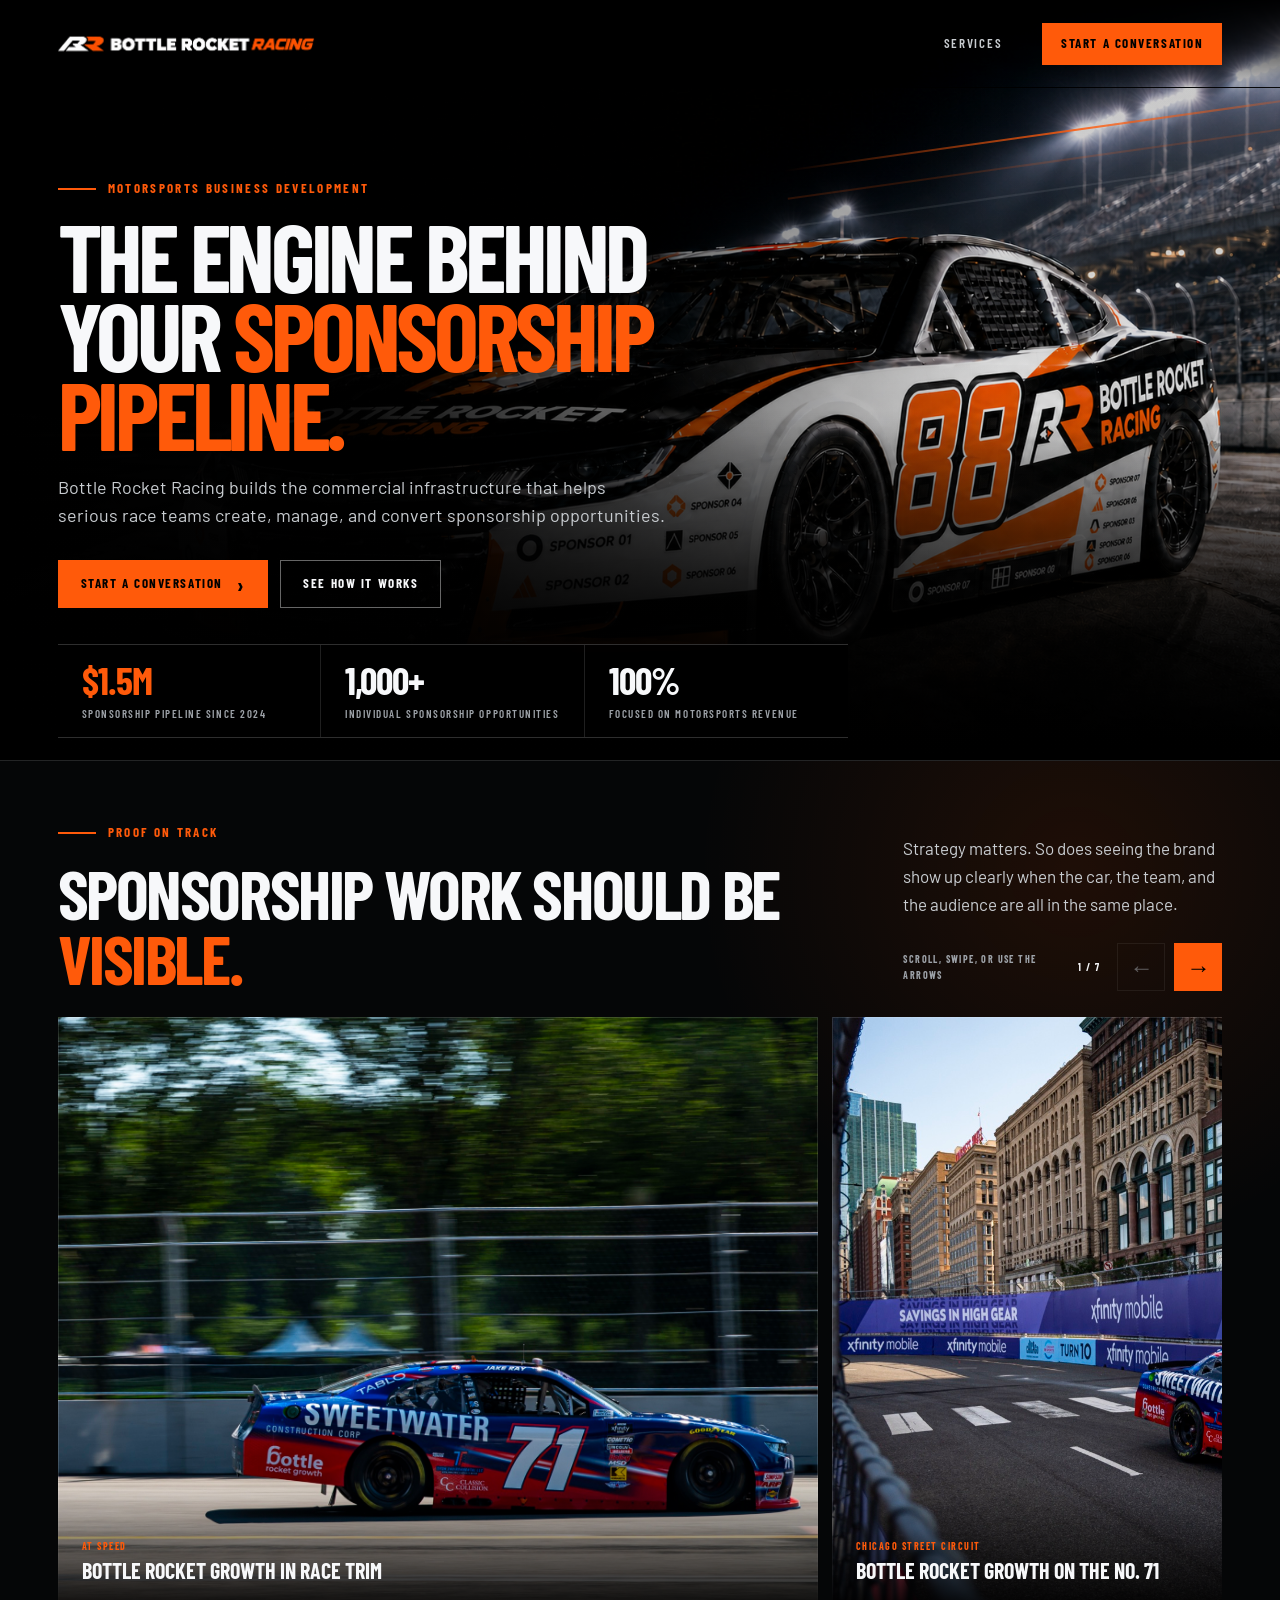
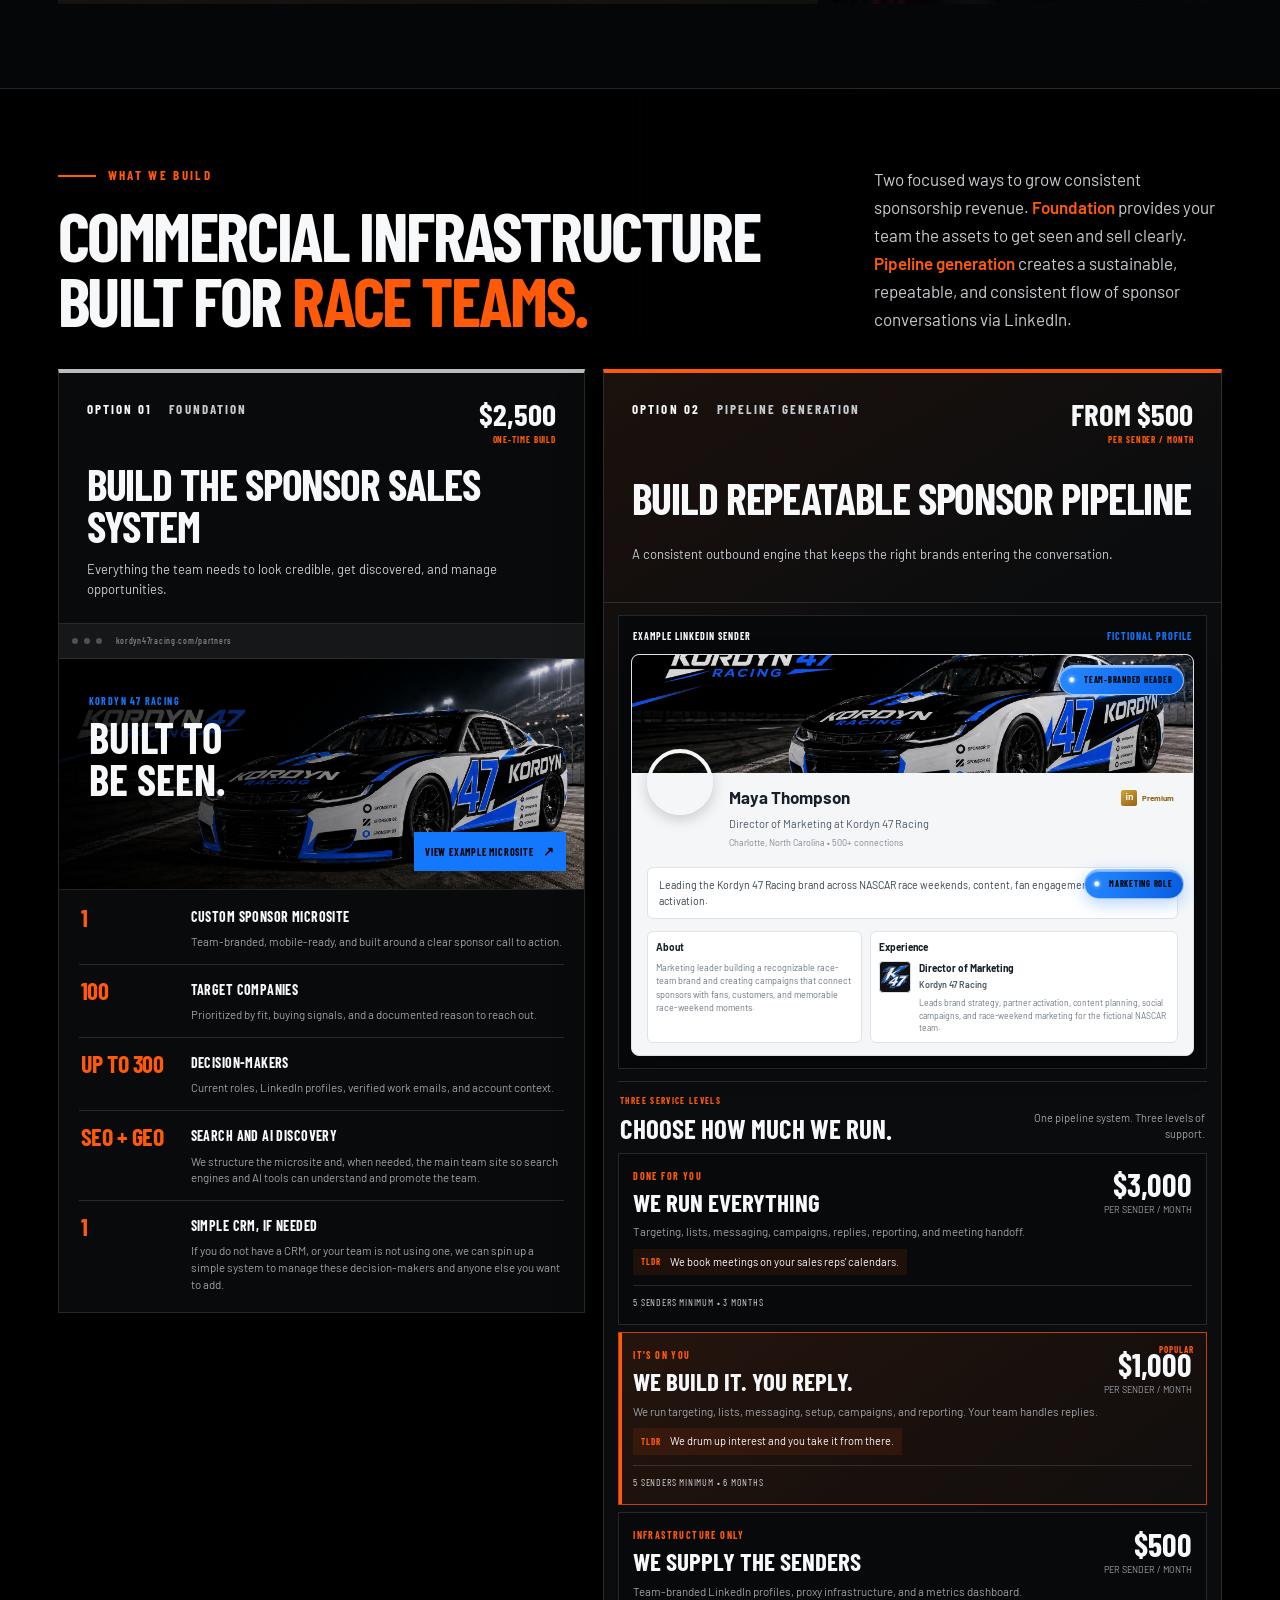
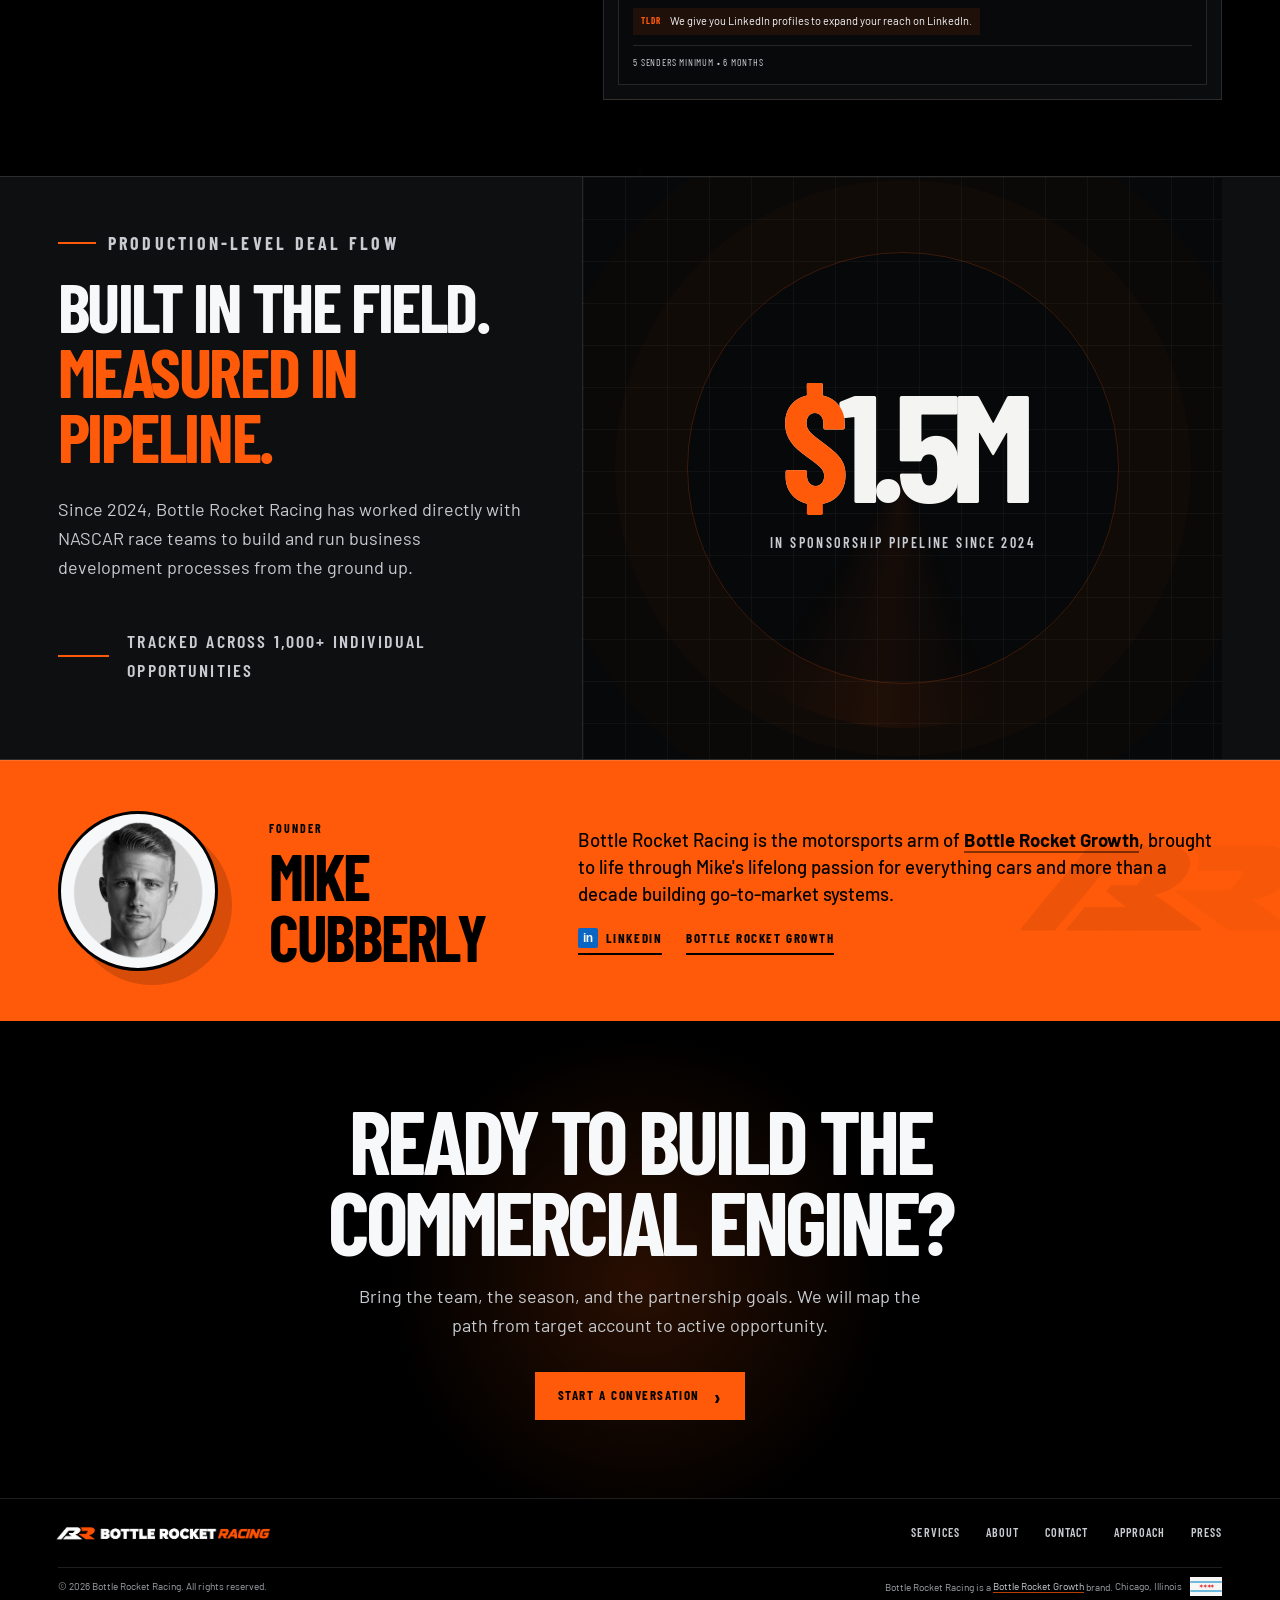
==== commit 38624cb4: "Polish site spacing and hero artwork" ====
--- a/index.html
+++ b/index.html
@@ -25,7 +25,8 @@
   <link rel="preconnect" href="https://fonts.googleapis.com">
   <link rel="preconnect" href="https://fonts.gstatic.com" crossorigin>
   <link href="https://fonts.googleapis.com/css2?family=Barlow:ital,wght@0,400;0,500;0,600;1,400&amp;family=Barlow+Condensed:ital,wght@0,500;0,600;0,700;1,600&amp;display=swap" rel="stylesheet">
-  <link rel="stylesheet" href="/styles.css?v=services-15">
+  <link rel="preload" as="image" href="/race-car-88-crisp.png" fetchpriority="high">
+  <link rel="stylesheet" href="/styles.css?v=services-16">
   <script type="application/ld+json">
   {
     "@context": "https://schema.org",
@@ -34,7 +35,7 @@
     "alternateName": "BRR",
     "url": "https://bottlerocketracing.com/",
     "logo": "https://bottlerocketracing.com/brr-wordmark.png",
-    "image": "https://bottlerocketracing.com/race-car-88.png",
+    "image": "https://bottlerocketracing.com/race-car-88-crisp.png",
     "description": "Motorsports business development and sponsorship pipeline generation for race teams.",
     "founder": {
       "@type": "Person",
--- a/styles.css
+++ b/styles.css
@@ -270,8 +270,8 @@
 .hero {
   position: relative;
   display: flex;
-  min-height: min(840px, 92svh);
-  padding: 132px 0 28px;
+  min-height: min(760px, 86svh);
+  padding: 118px 0 22px;
   overflow: hidden;
   background: var(--black);
 }
@@ -279,7 +279,7 @@
 .hero-media {
   position: absolute;
   inset: 0;
-  background-image: url("/race-car-88.png");
+  background-image: url("/race-car-88-crisp.png");
   background-repeat: no-repeat;
   background-position: 68% center;
   background-size: cover;
@@ -326,7 +326,7 @@
 
 .hero-copy {
   max-width: 670px;
-  padding-bottom: clamp(42px, 6vh, 72px);
+  padding-bottom: clamp(30px, 4vh, 46px);
 }
 
 .eyebrow {
@@ -437,7 +437,7 @@
 }
 
 .race-proof-section {
-  padding: 92px 0;
+  padding: 64px 0;
   border-top: 1px solid var(--line);
   border-bottom: 1px solid var(--line);
   background:
@@ -449,8 +449,8 @@
   display: grid;
   grid-template-columns: minmax(0, 1.25fr) minmax(280px, 0.5fr);
   align-items: end;
-  gap: 56px;
-  margin-bottom: 42px;
+  gap: 48px;
+  margin-bottom: 26px;
 }
 
 .race-proof-head-side > p {
@@ -556,7 +556,7 @@
 }
 
 .race-proof-photo {
-  flex: 0 0 min(74vw, 920px);
+  flex: 0 0 min(64vw, 760px);
   aspect-ratio: 16 / 9;
   scroll-snap-align: start;
   scroll-snap-stop: always;
@@ -651,7 +651,7 @@
 
 .section {
   position: relative;
-  padding: 92px 0;
+  padding: 76px 0;
   overflow: hidden;
 }
 
@@ -670,7 +670,7 @@
   grid-template-columns: minmax(0, 1.2fr) minmax(280px, 0.55fr);
   align-items: end;
   gap: 56px;
-  margin-bottom: 46px;
+  margin-bottom: 36px;
 }
 
 .section-title {
@@ -703,7 +703,7 @@
 .offer-split {
   display: grid;
   grid-template-columns: minmax(0, 0.88fr) minmax(0, 1.12fr);
-  gap: 28px;
+  gap: 22px;
   align-items: start;
 }
 
@@ -726,7 +726,7 @@
 
 .offer-panel-head {
   min-height: 0;
-  padding: 26px 30px 24px;
+  padding: 22px 26px 20px;
   border-bottom: 1px solid var(--line);
 }
 
@@ -904,7 +904,7 @@
 }
 
 .sender-profile-preview {
-  padding: 14px;
+  padding: 12px;
   border-bottom: 1px solid var(--line);
   background: #080a0d;
 }
@@ -950,7 +950,7 @@
 
 .sender-profile-banner {
   position: relative;
-  height: 148px;
+  height: 118px;
   overflow: hidden;
   background-image:
     linear-gradient(180deg, rgba(0, 0, 0, 0.04), rgba(0, 0, 0, 0.2)),
@@ -963,15 +963,15 @@
 .sender-profile-body {
   position: relative;
   display: grid;
-  grid-template-columns: 84px minmax(0, 1fr);
-  gap: 14px;
-  padding: 0 18px 15px;
+  grid-template-columns: 70px minmax(0, 1fr);
+  gap: 12px;
+  padding: 0 15px 12px;
 }
 
 .sender-avatar {
-  width: 80px;
-  height: 80px;
-  margin-top: -30px;
+  width: 66px;
+  height: 66px;
+  margin-top: -24px;
   border: 4px solid #f4f6f8;
   border-radius: 50%;
   background-image: url("https://bottlerocketgrowth.com/assets/fictional-sender-headshots.jpg");
@@ -982,7 +982,7 @@
 }
 
 .sender-identity {
-  padding-top: 14px;
+  padding-top: 11px;
 }
 
 .sender-identity strong,
@@ -1043,8 +1043,8 @@
 
 .sender-headline {
   grid-column: 1 / -1;
-  margin-top: 8px;
-  padding: 12px 13px;
+  margin-top: 5px;
+  padding: 9px 11px;
   border: 1px solid #dde3e9;
   border-radius: 6px;
   background: #fff;
@@ -1062,8 +1062,8 @@
 
 .sender-profile-bottom > span,
 .sender-experience {
-  min-height: 88px;
-  padding: 10px;
+  min-height: 72px;
+  padding: 8px;
   border: 1px solid #dde3e9;
   border-radius: 6px;
   background: #fff;
@@ -1468,24 +1468,24 @@
 
 .foundation-content .microsite-preview {
   display: grid;
-  grid-template-rows: 35px 270px;
+  grid-template-rows: 35px 230px;
   border-right: 0;
   border-bottom: 1px solid var(--line);
 }
 
 .foundation-content .preview-car-wrap {
-  height: 270px;
+  height: 230px;
   min-height: 0;
 }
 
 .foundation-list {
-  padding: 4px 22px 8px;
+  padding: 2px 20px 6px;
 }
 
 .foundation-row {
   grid-template-columns: 92px minmax(0, 1fr);
   gap: 18px;
-  padding: 17px 2px;
+  padding: 14px 2px;
 }
 
 .foundation-row > strong {
@@ -1504,7 +1504,7 @@
 
 .pipeline-overview {
   display: block;
-  padding: 14px 16px 0;
+  padding: 12px 14px 0;
   border-bottom: 0;
 }
 
@@ -1518,8 +1518,8 @@
   align-items: end;
   justify-content: space-between;
   gap: 22px;
-  margin: 16px 16px 0;
-  padding: 16px 2px 14px;
+  margin: 12px 14px 0;
+  padding: 12px 2px 11px;
   border-top: 1px solid var(--line);
 }
 
@@ -1555,17 +1555,17 @@
 .tier-list {
   display: grid;
   grid-template-columns: 1fr;
-  gap: 9px;
-  padding: 0 16px 16px;
+  gap: 7px;
+  padding: 0 14px 14px;
 }
 
 .tier-row {
   position: relative;
   display: grid;
   grid-template-columns: minmax(0, 1fr) auto;
-  gap: 9px 20px;
+  gap: 7px 18px;
   min-height: 0;
-  padding: 18px;
+  padding: 14px;
   border: 1px solid var(--line);
   background: #07090b;
 }
@@ -1622,13 +1622,13 @@
   width: fit-content;
   min-height: 0;
   margin: 1px 0 0;
-  padding: 7px 9px;
+  padding: 6px 8px;
 }
 
 .tier-terms {
   grid-column: 1 / -1;
   margin: 3px 0 0;
-  padding-top: 11px;
+  padding-top: 8px;
   border-top: 1px solid var(--line);
 }
 
@@ -1834,14 +1834,14 @@
 .pipeline-grid {
   display: grid;
   grid-template-columns: 0.9fr 1.1fr;
-  min-height: 510px;
+  min-height: 480px;
 }
 
 .pipeline-copy {
   display: flex;
   flex-direction: column;
   justify-content: center;
-  padding: 68px 64px 68px 0;
+  padding: 56px 58px 56px 0;
 }
 
 .pipeline-visual {
@@ -1850,7 +1850,7 @@
   display: flex;
   align-items: center;
   justify-content: center;
-  min-height: 510px;
+  min-height: 480px;
   border-left: 1px solid var(--line);
   overflow: hidden;
   background:
@@ -2040,7 +2040,7 @@
 
 .founder-band {
   position: relative;
-  padding: 64px 0;
+  padding: 50px 0;
   border-top: 1px solid var(--line);
   background: var(--orange);
   color: var(--black);
@@ -2073,14 +2073,14 @@
   position: relative;
   z-index: 1;
   display: grid;
-  grid-template-columns: 180px minmax(210px, 0.5fr) minmax(0, 1.25fr);
+  grid-template-columns: 160px minmax(210px, 0.5fr) minmax(0, 1.25fr);
   align-items: center;
   gap: clamp(34px, 4vw, 72px);
 }
 
 .founder-portrait-frame {
   position: relative;
-  width: 180px;
+  width: 160px;
   aspect-ratio: 1;
   padding: 7px;
   border: 3px solid var(--black);
@@ -2172,7 +2172,7 @@
 
 .cta-section {
   position: relative;
-  padding: 96px 0;
+  padding: 78px 0;
   text-align: center;
   background:
     radial-gradient(circle at 50% 55%, rgba(255, 90, 10, 0.16), transparent 36%),
@@ -2207,7 +2207,7 @@
   overflow: hidden;
   background:
     linear-gradient(90deg, #000 0%, rgba(0, 0, 0, 0.88) 48%, rgba(0, 0, 0, 0.36) 100%),
-    url("/race-car-88.png") center 48% / cover no-repeat;
+    url("/race-car-88-crisp.png") center 48% / cover no-repeat;
 }
 
 .page-hero::after {
@@ -2675,7 +2675,7 @@
 
   .hero {
     min-height: auto;
-    padding: 136px 0 24px;
+    padding: 112px 0 22px;
   }
 
   .hero-media {
@@ -2689,7 +2689,7 @@
   }
 
   .hero-copy {
-    padding: 38vh 0 54px;
+    padding: 30vh 0 40px;
   }
 
   .section-head,
@@ -2747,7 +2747,7 @@
   }
 
   .foundation-content .preview-car-wrap {
-    min-height: 300px;
+    min-height: 210px;
   }
 
   .pipeline-choice-intro {
@@ -2759,11 +2759,11 @@
   }
 
   .pipeline-copy {
-    padding: 70px 0 48px;
+    padding: 56px 0 40px;
   }
 
   .pipeline-visual {
-    min-height: 400px;
+    min-height: 340px;
     border-top: 1px solid var(--line);
     border-left: 0;
   }
@@ -2773,7 +2773,7 @@
   }
 
   .founder-portrait-frame {
-    width: 180px;
+    width: 154px;
   }
 
   .content-grid {
@@ -2828,14 +2828,35 @@
 
   .hero-media {
     background-position: 58% top;
-    background-size: auto 66%;
+    background-size: auto 60%;
   }
 
   .hero-copy {
-    padding-top: 42vh;
-  }
-
-  .proof-strip,
+    padding-top: 24vh;
+  }
+
+  .hero-actions {
+    flex-wrap: nowrap;
+    gap: 8px;
+  }
+
+  .hero-actions .button {
+    flex: 1 1 0;
+    min-width: 0;
+    padding-right: 10px;
+    padding-left: 10px;
+    font-size: 10px;
+    letter-spacing: 0.08em;
+  }
+
+  .hero-actions .button-arrow::after {
+    margin-left: 8px;
+  }
+
+  .proof-strip {
+    grid-template-columns: repeat(3, minmax(0, 1fr));
+  }
+
   .approach-grid,
   .facts-grid,
   .asset-grid {
@@ -2844,20 +2865,31 @@
 
   .proof-item {
     min-height: auto;
+    padding: 12px 8px;
+    border-right: 1px solid var(--line);
+    border-bottom: 0;
+  }
+
+  .proof-value {
+    font-size: 26px;
+  }
+
+  .proof-label {
+    margin-top: 6px;
+    font-size: 7.5px;
+    letter-spacing: 0.1em;
+  }
+
+  .proof-item:last-child {
     border-right: 0;
-    border-bottom: 1px solid var(--line);
-  }
-
-  .proof-item:last-child {
-    border-bottom: 0;
   }
 
   .section {
-    padding: 68px 0;
+    padding: 56px 0;
   }
 
   .race-proof-section {
-    padding: 68px 0;
+    padding: 50px 0;
   }
 
   .race-proof-head {
@@ -2870,7 +2902,7 @@
 
   .race-proof-photo {
     flex-basis: calc(100vw - 70px);
-    aspect-ratio: 4 / 3;
+    aspect-ratio: 16 / 10;
   }
 
   .race-proof-photo-portrait {
@@ -2933,7 +2965,7 @@
   }
 
   .sender-profile-banner {
-    height: 150px;
+    height: 112px;
     background-position: 56% center;
   }
 
@@ -2948,7 +2980,7 @@
   }
 
   .sender-profile-bottom {
-    grid-template-columns: 1fr;
+    display: none;
   }
 
   .profile-callout {
@@ -2962,7 +2994,7 @@
   .foundation-row {
     grid-template-columns: 88px minmax(0, 1fr);
     gap: 16px;
-    padding: 18px 4px;
+    padding: 14px 4px;
   }
 
   .foundation-row > strong {
@@ -2971,7 +3003,7 @@
 
   .tier-row {
     grid-template-columns: 1fr;
-    padding: 18px;
+    padding: 14px;
   }
 
   .tier-price {
@@ -3044,7 +3076,7 @@
   }
 
   .pipeline-visual {
-    min-height: 360px;
+    min-height: 260px;
   }
 
   .pipeline-visual::before {
@@ -3065,7 +3097,7 @@
   }
 
   .founder-band {
-    padding: 56px 0;
+    padding: 36px 0;
   }
 
   .founder-watermark {
@@ -3080,18 +3112,30 @@
   }
 
   .founder-portrait-frame {
-    width: 160px;
+    width: 124px;
     box-shadow: 10px 10px 0 rgba(0, 0, 0, 0.16);
   }
 
   .page-hero {
-    min-height: 560px;
-    padding: 144px 0 70px;
+    min-height: 470px;
+    padding: 116px 0 50px;
     background-position: 62% center;
   }
 
   .page-hero p {
     font-size: 18px;
+  }
+
+  .pipeline-copy {
+    padding: 44px 0 32px;
+  }
+
+  .founder-grid {
+    gap: 24px;
+  }
+
+  .cta-section {
+    padding: 64px 0;
   }
 
   .footer-top,
